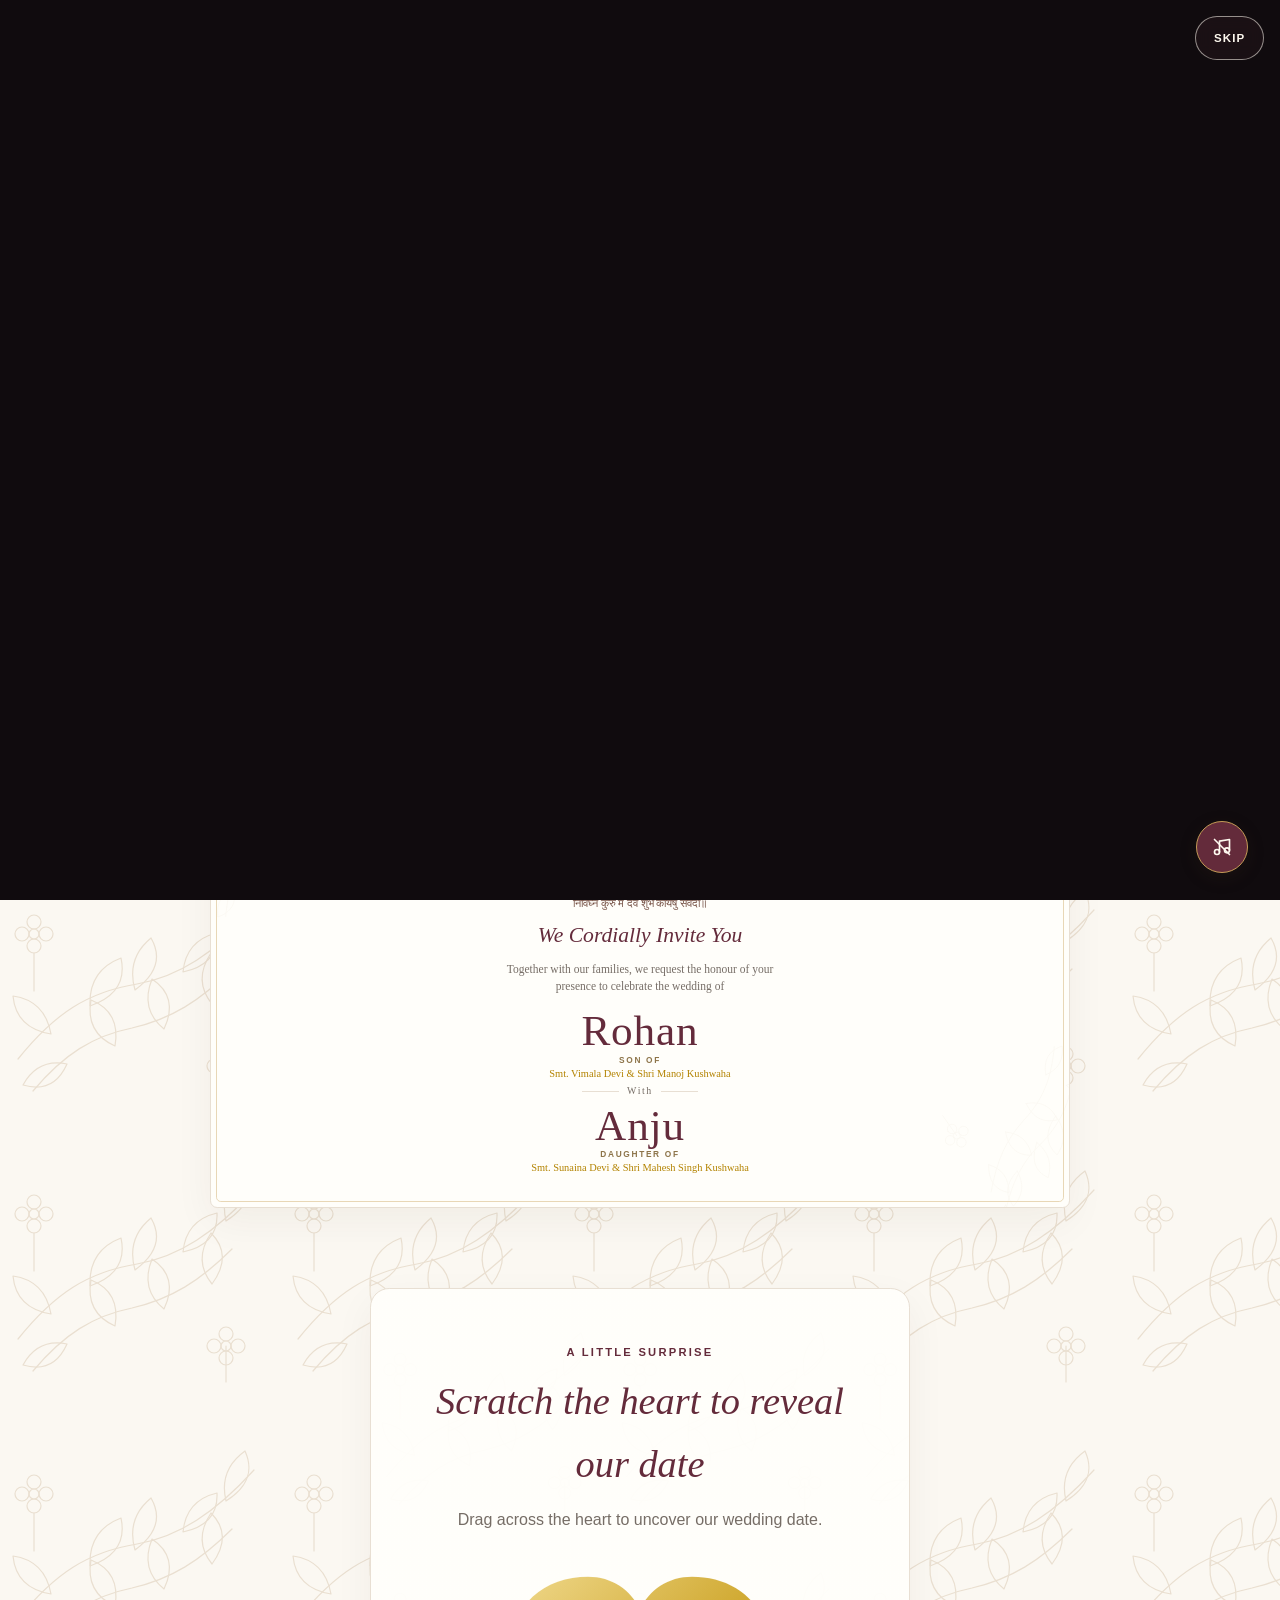
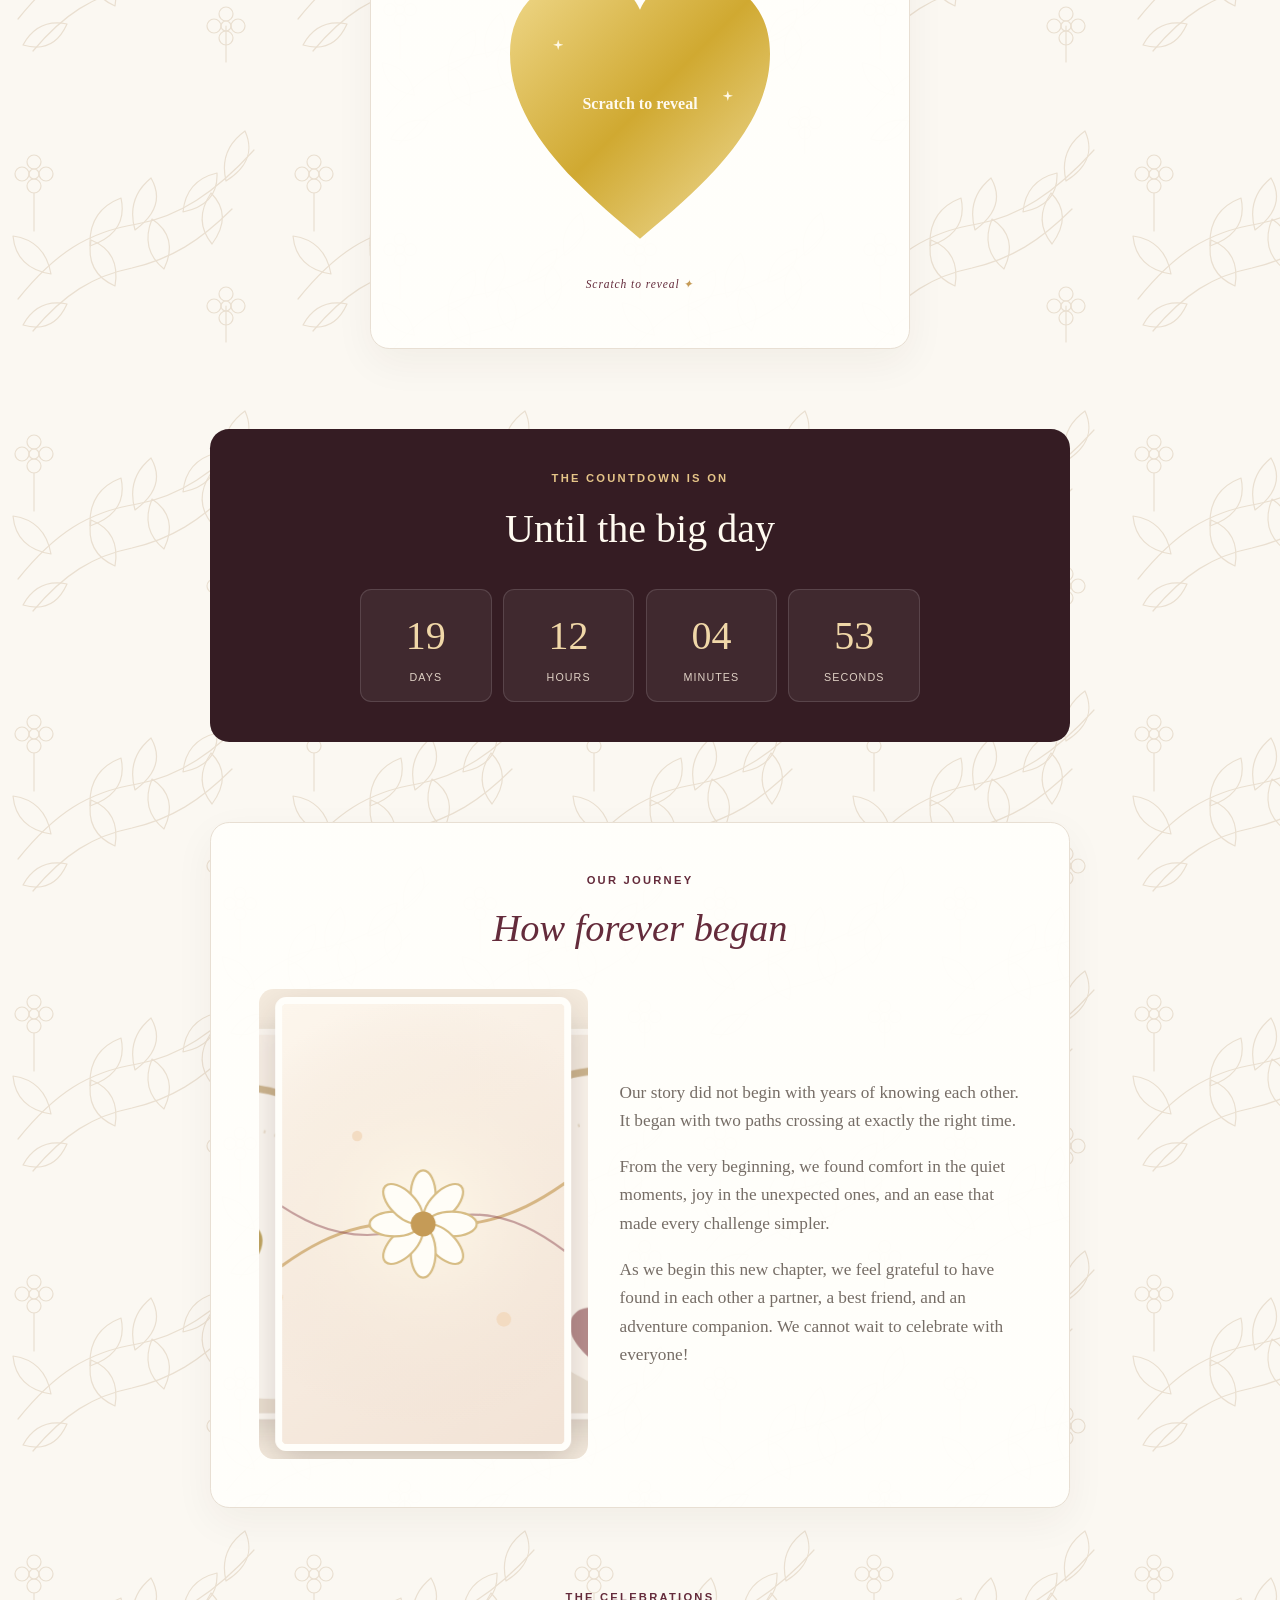
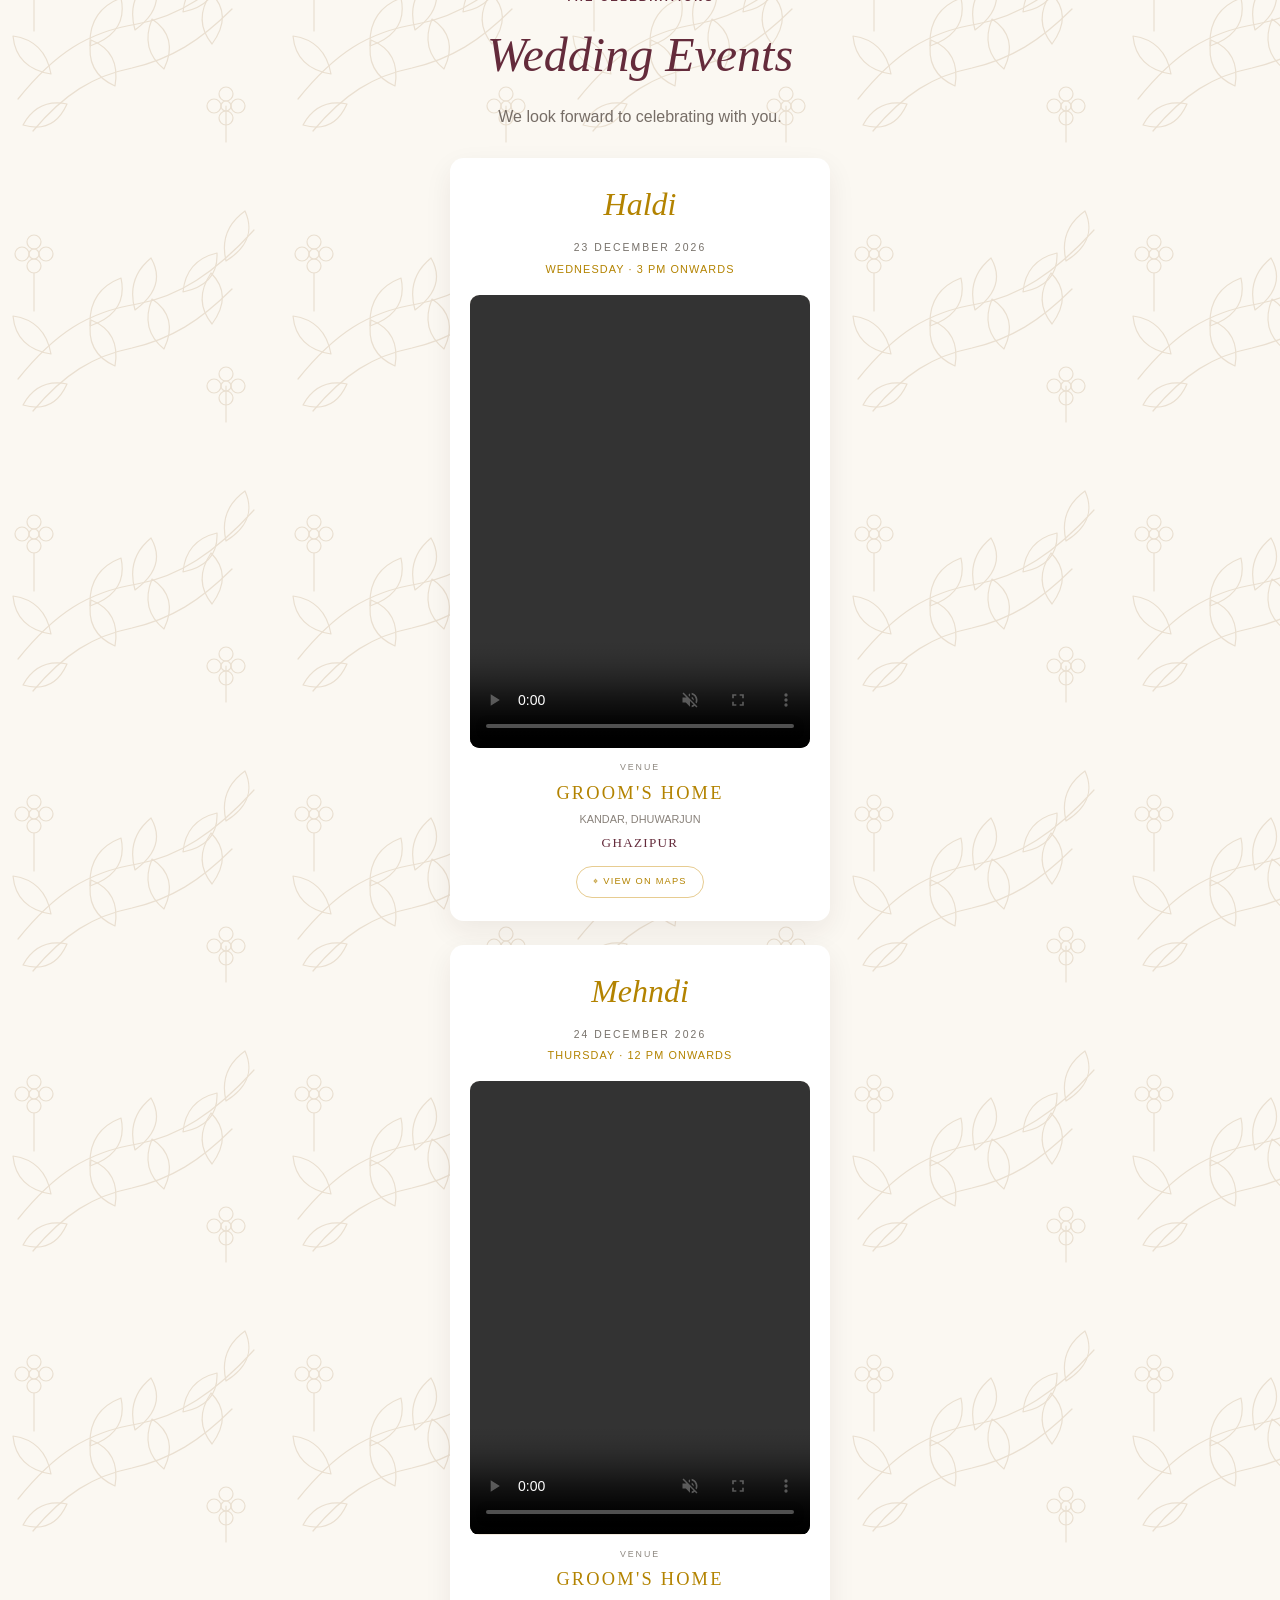
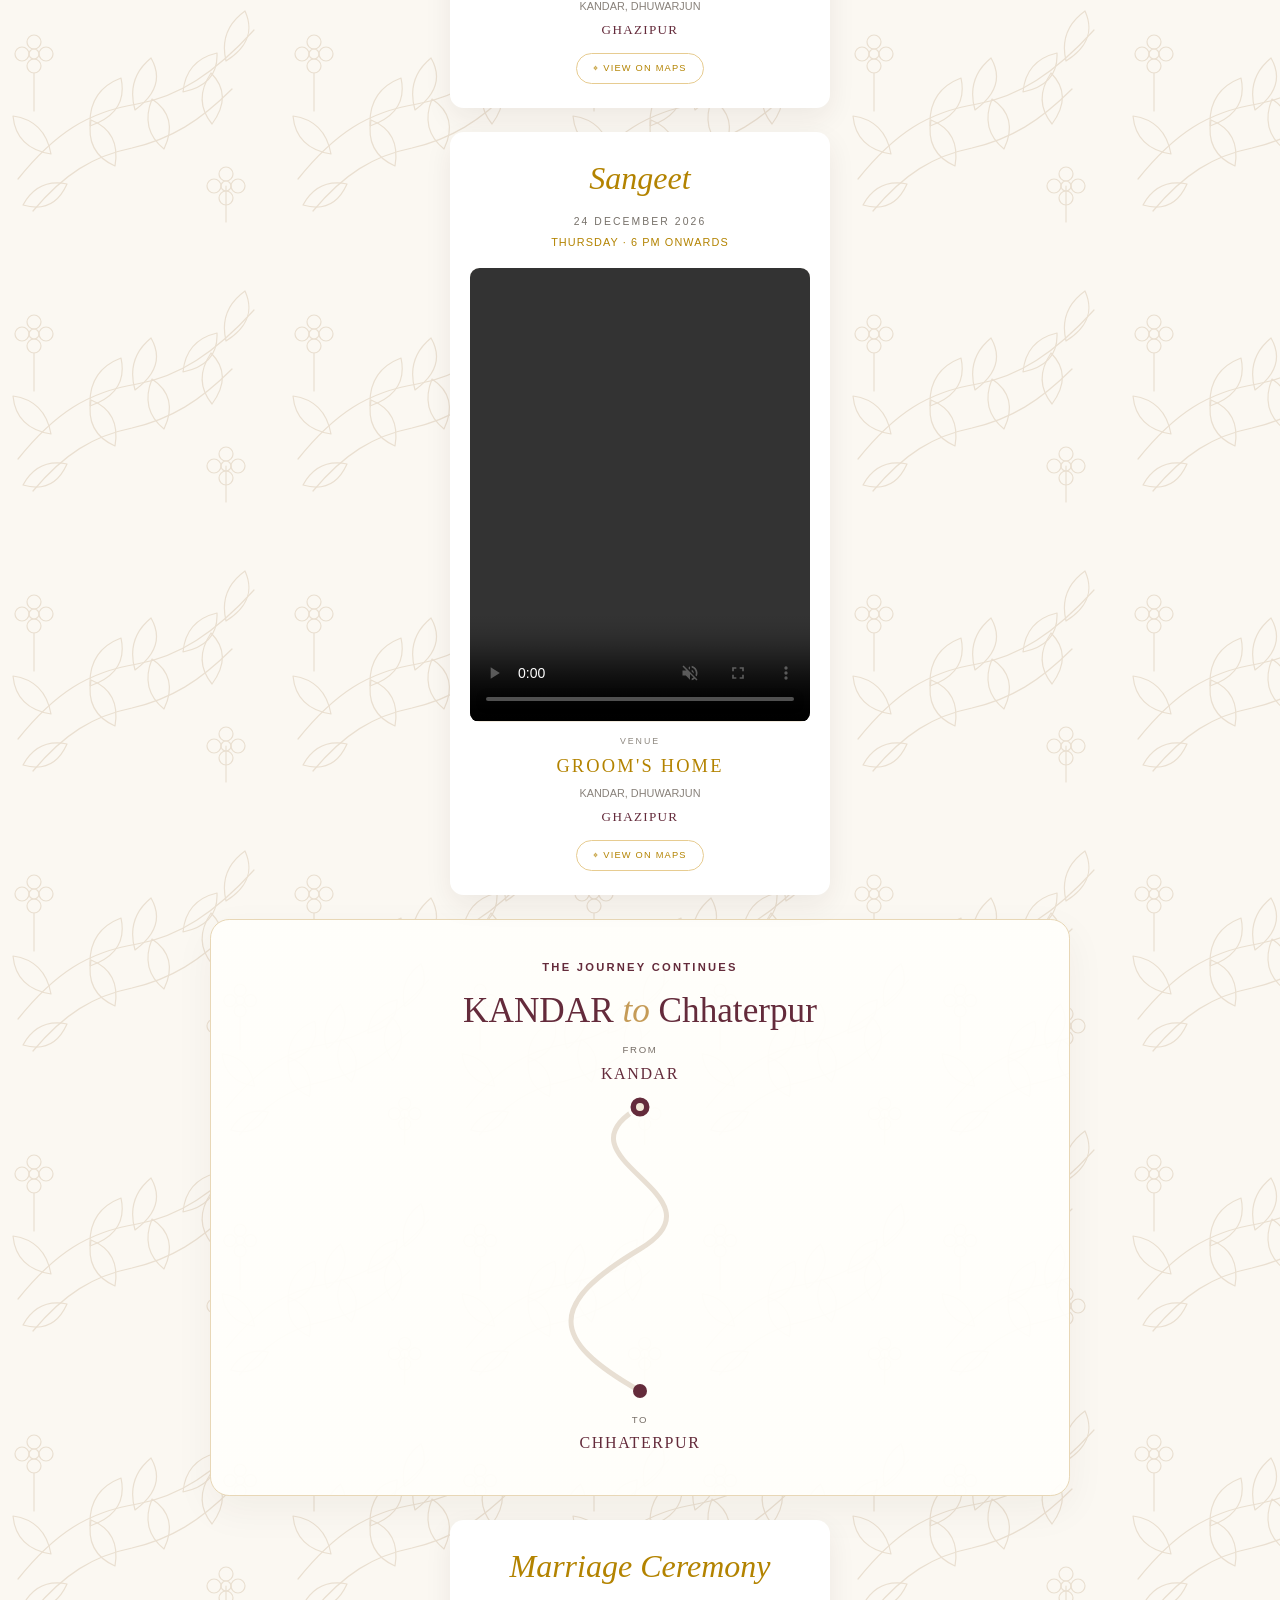
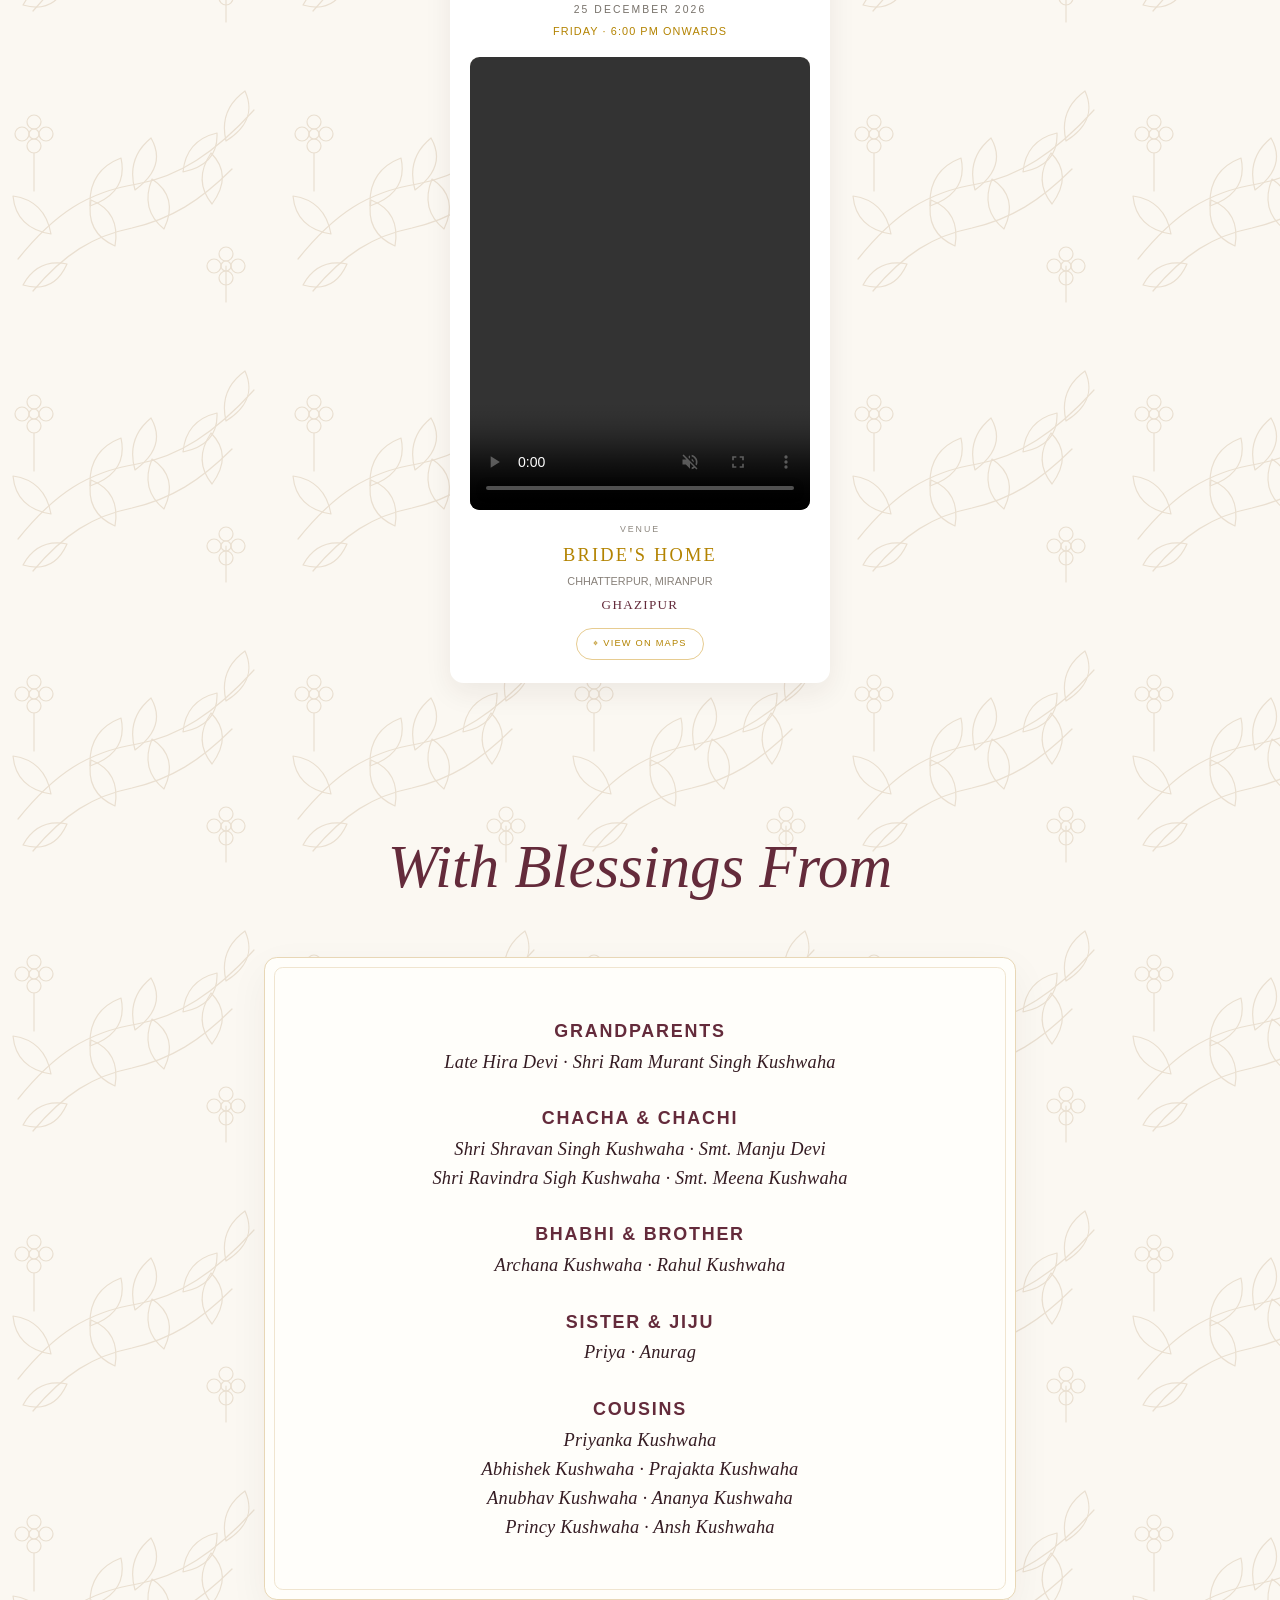
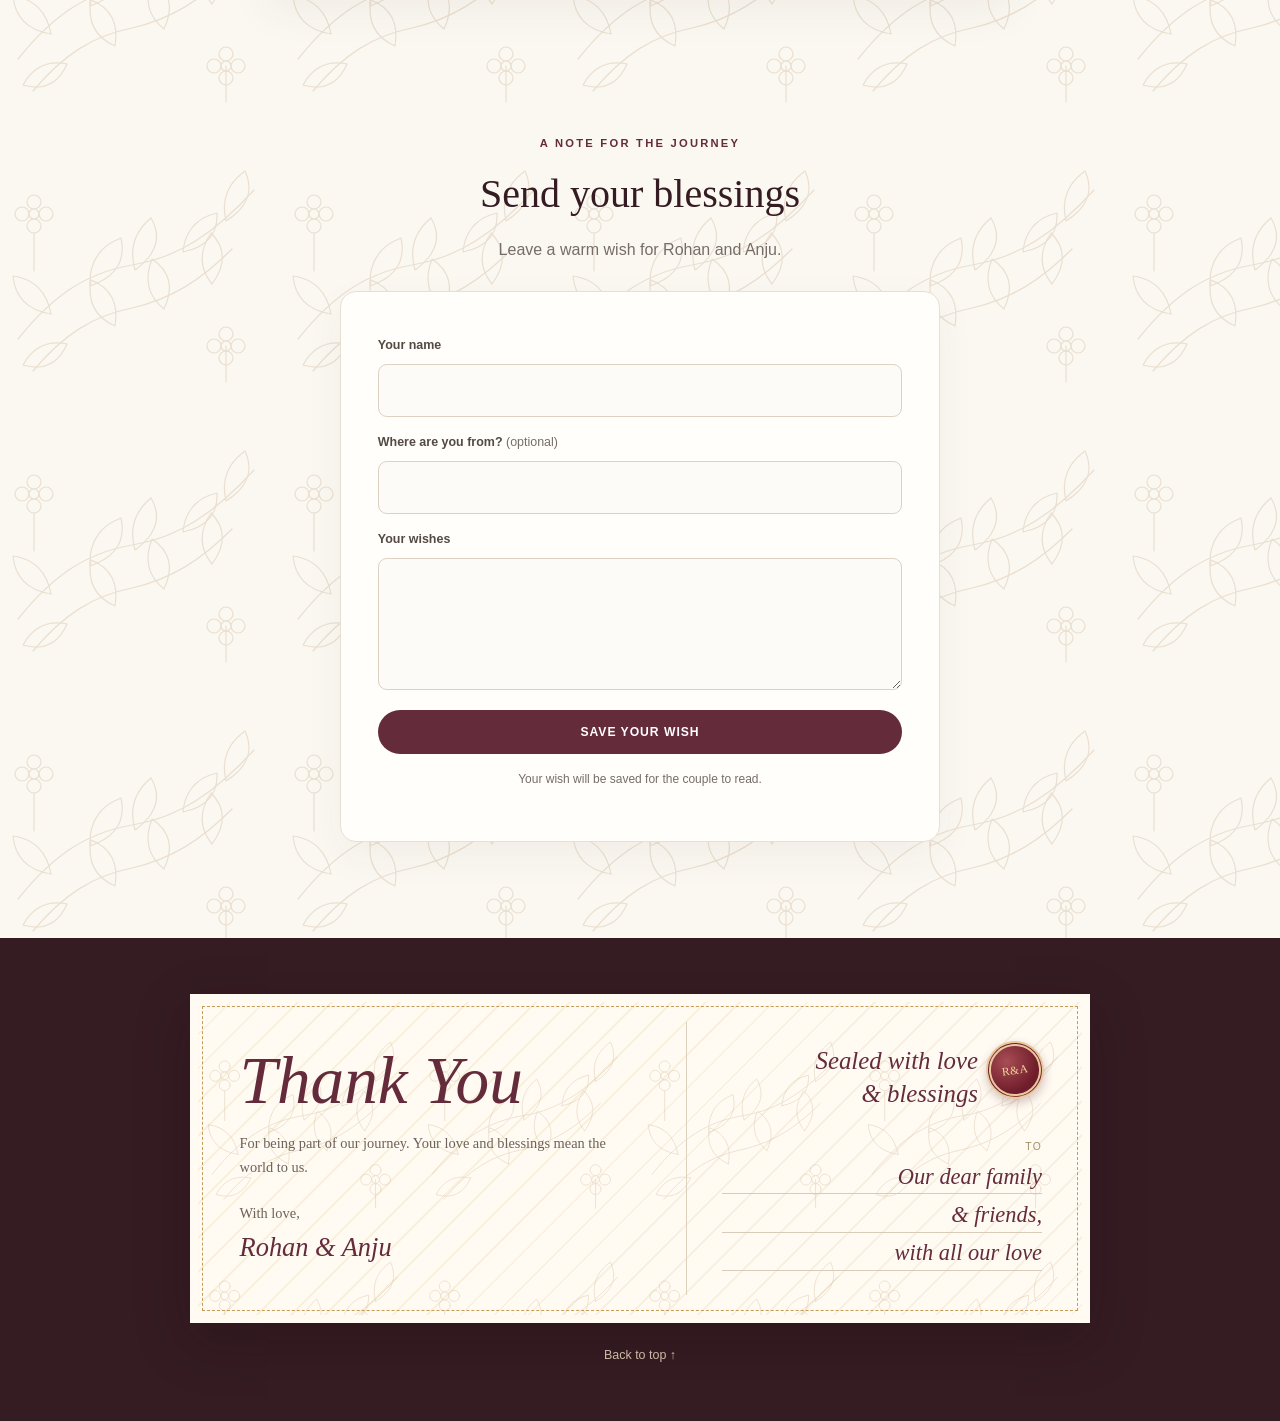
==== index.html @ 6428175a "Make music toggle control launch and invitation tracks Co-authored-by: Copilot <223556219+Copilot@us" ====
<!doctype html>
<html lang="en-IN">
<head>
  <meta charset="utf-8">
  <meta name="viewport" content="width=device-width, initial-scale=1">
  <meta name="theme-color" content="#642b3b">
  <meta name="description" content="Loading wedding invitation details…">
  <title>Loading wedding invitation…</title>
  <link rel="stylesheet" href="style.css?v=25">
  <script src="script.js?v=33" defer></script>
</head>
<body>
  <audio id="launchMusic" src="assets/music/launch.mp3?v=1" preload="auto" loop></audio>
  <div class="intro-gate" id="introGate" role="dialog" aria-modal="true" aria-label="Wedding invitation opening video">
    <video class="launch-video-backdrop" id="launchVideoBackdrop" muted playsinline preload="auto" aria-hidden="true" tabindex="-1">
      <source src="assets/Video/Launch.mp4" type="video/mp4">
    </video>
    <video class="launch-video" id="launchVideo" muted playsinline preload="auto" aria-label="Wedding invitation opening video">
      <source src="assets/Video/Launch.mp4" type="video/mp4">
      Your browser does not support video playback.
    </video>
    <button class="skip-launch-button" id="skipLaunchButton" type="button">Skip</button>
    <div class="intro-video-controls">
      <p class="visually-hidden" id="launchVideoStatus" role="status" aria-live="polite" hidden></p>
      <button class="button button-gold" id="continueButton" type="button" hidden>Open the invitation</button>
    </div>
  </div>

  <div class="hearts hearts--fixed" data-hearts aria-hidden="true"></div>
  <audio id="backgroundMusic" src="assets/music/invitation.mp3" preload="none" loop></audio>
  <p class="visually-hidden" id="musicStatus" role="status" aria-live="polite"></p>
  <button class="music-toggle is-muted" id="musicToggle" type="button" aria-pressed="false" aria-label="Play music" title="Play music">
    <svg viewBox="0 0 24 24" fill="none" stroke="currentColor" stroke-width="2" stroke-linecap="round" stroke-linejoin="round" aria-hidden="true">
      <path d="M9 18V5l12-2v13"></path>
      <circle cx="6" cy="18" r="3"></circle>
      <circle cx="18" cy="16" r="3"></circle>
    </svg>
    <svg class="music-toggle-slash" viewBox="0 0 24 24" fill="none" stroke="currentColor" stroke-width="2" stroke-linecap="round" aria-hidden="true">
      <line x1="3" y1="3" x2="21" y2="21"></line>
    </svg>
  </button>

  <header class="hero" id="top">
    <nav class="site-nav" aria-label="Main navigation">
      <a class="brand" href="#top"><span id="brandNames">Loading…</span></a>
      <div class="nav-links">
        <a href="#story">Our story</a>
        <a href="#celebrations">Celebrations</a>
        <a href="#wishes">Send wishes</a>
      </div>
    </nav>
    <div class="hero-content">
      <p class="eyebrow">Together with our families</p>
      <h1><span id="heroGroomName">Loading…</span> <span class="ampersand">&amp;</span> <span id="heroBrideName">Loading…</span></h1>
      <p class="hero-subtitle">invite you to celebrate their wedding</p>
      <p class="hero-date" id="weddingHeroDate">Loading wedding details…</p>
      <a class="text-link" href="#invitation">Read the invitation <span aria-hidden="true">↓</span></a>
    </div>
    <div class="hero-bottom" aria-hidden="true"></div>
  </header>

  <main class="page-content">
    <section class="paper-card invitation-card" id="invitation">
      <div class="hearts hearts--absolute" data-hearts aria-hidden="true"></div>
      <div class="invite-florals" aria-hidden="true">
        <img class="invite-floral invite-floral--left" src="assets/images/floral-pattern.svg" width="280" height="280" alt="">
        <img class="invite-floral invite-floral--right" src="assets/images/floral-pattern.svg" width="280" height="280" alt="">
      </div>
      <div class="burst" id="burst" hidden aria-hidden="true"></div>
      <button class="invite-btn" type="button" id="open-invite">
        <span>You are invited</span>
        <svg class="invite-btn__heart" viewBox="0 0 24 24" aria-hidden="true">
          <path d="M12 21.35l-1.45-1.32C5.4 15.36 2 12.28 2 8.5 2 5.42 4.42 3 7.5 3c1.74 0 3.41.81 4.5 2.09C13.09 3.81 14.76 3 16.5 3 19.58 3 22 5.42 22 8.5c0 3.78-3.4 6.86-8.55 11.54L12 21.35z"></path>
        </svg>
      </button>
      <p class="sacred-mark" aria-label="Om">ॐ</p>
      <p class="shloka">वक्रतुण्ड महाकाय सूर्यकोटि समप्रभ।<br>निर्विघ्नं कुरु मे देव शुभ कार्येषु सर्वदा॥</p>
      <div class="ornament" aria-hidden="true"></div>
      <h2 class="invitation-script-title">We Cordially Invite You</h2>
      <p class="intro-copy">Together with our families, we request the honour of your presence to celebrate the wedding of</p>
      <div class="couple-grid">
        <article class="person-card">
          <h3 id="groomName">Loading…</h3>
          <p class="eyebrow">Son of</p>
          <p id="groomParents">Loading family details…</p>
        </article>
        <div class="couple-connector" aria-hidden="true"><span>With</span></div>
        <article class="person-card">
          <h3 id="brideName">Loading…</h3>
          <p class="eyebrow">Daughter of</p>
          <p id="brideParents">Loading family details…</p>
        </article>
      </div>
    </section>

    <section class="paper-card scratch-section" aria-labelledby="scratchHeading">
      <p class="eyebrow">A little surprise</p>
      <h2 id="scratchHeading">Scratch the heart to reveal our date</h2>
      <p class="muted">Drag across the heart to uncover our wedding date.</p>
      <div class="scratch-heart">
        <div class="scratch-reveal">
          <span class="eyebrow">Save the date</span>
          <strong id="weddingScratchDate">Loading…</strong>
        </div>
        <canvas id="scratchFoil" width="300" height="300" aria-label="Scratch this card to reveal the wedding date"></canvas>
      </div>
      <p class="scratch-caption">Scratch to reveal <span aria-hidden="true">✦</span></p>
      <div class="scratch-celebration" aria-hidden="true"></div>
    </section>

    <section class="countdown-section" aria-labelledby="countdownHeading">
      <p class="eyebrow">The countdown is on</p>
      <h2 id="countdownHeading">Until the big day</h2>
      <div class="countdown" aria-live="polite">
        <div><strong id="days">—</strong><span>Days</span></div>
        <div><strong id="hours">00</strong><span>Hours</span></div>
        <div><strong id="minutes">00</strong><span>Minutes</span></div>
        <div><strong id="seconds">00</strong><span>Seconds</span></div>
      </div>
    </section>

    <section class="paper-card story-section" id="story">
      <p class="eyebrow">Our journey</p>
      <h2>How forever began</h2>
      <div class="story-layout">
        <div class="story-gallery" aria-hidden="true">
          <img src="assets/images/Our Story/image1.svg" alt="" class="story-art is-active">
          <img src="assets/images/Our Story/image2.svg" alt="" class="story-art is-next">
          <img src="assets/images/Our Story/image3.svg" alt="" class="story-art is-previous">
        </div>
        <div class="story-copy">
          <p>Our story did not begin with years of knowing each other. It began with two paths crossing at exactly the right time.</p>
          <p>From the very beginning, we found comfort in the quiet moments, joy in the unexpected ones, and an ease that made every challenge simpler.</p>
          <p>As we begin this new chapter, we feel grateful to have found in each other a partner, a best friend, and an adventure companion. We cannot wait to celebrate with everyone!</p>
        </div>
      </div>
    </section>

    <section class="events-section" id="celebrations">
      <div class="section-heading">
        <p class="eyebrow">The celebrations</p>
        <h2>Wedding Events</h2>
        <p class="muted">We look forward to celebrating with you.</p>
      </div>
      <p class="offline-note" id="eventDataStatus" role="status" hidden></p>
      <div class="event-list" id="eventList" aria-live="polite">
      </div>
      <section class="route-journey" id="routeJourney" aria-labelledby="routeJourneyHeading" hidden>
        <div>
          <p class="eyebrow" id="routeJourneyEyebrow">Loading journey details…</p>
          <h3 id="routeJourneyHeading">Loading journey details…</h3>
        </div>
        <div class="route-endpoints">
          <p><span id="routeFromLabel">From</span><strong id="routeFrom">Loading…</strong></p>
          <svg class="route-map" viewBox="0 0 220 320" aria-hidden="true">
            <path class="route-path" d="M 110 18 C 18 70, 202 105, 110 160 S 18 250, 110 302"></path>
            <path class="route-progress" d="M 110 18 C 18 70, 202 105, 110 160 S 18 250, 110 302"></path>
            <circle class="route-point" cx="110" cy="18" r="7"></circle>
            <circle class="route-point" cx="110" cy="302" r="7"></circle>
            <g class="route-marker" id="routeMarker">
              <circle r="11"></circle>
              <circle class="route-marker-center" r="4"></circle>
            </g>
          </svg>
          <p><span id="routeToLabel">To</span><strong id="routeTo">Loading…</strong></p>
        </div>
      </section>
    </section>

    <section class="blessings-section">
      <h2>With Blessings From</h2>
      <div class="blessings-card">
        <div class="blessings-grid" id="blessingsList">
          <p>Loading family details…</p>
        </div>
      </div>
    </section>

    <section class="wishes-section" id="wishes">
      <div class="section-heading">
        <p class="eyebrow">A note for the journey</p>
        <h2>Send your blessings</h2>
        <p class="muted">Leave a warm wish for <span id="wishesCoupleNames">the couple</span>.</p>
      </div>
      <form class="wish-form" id="wishForm">
        <label for="guestName">Your name</label>
        <input id="guestName" name="guestName" autocomplete="name" maxlength="80" required>
        <label for="guestCity">Where are you from? <span>(optional)</span></label>
        <input id="guestCity" name="guestCity" autocomplete="address-level2" maxlength="80">
        <label for="guestBlessing">Your wishes</label>
        <textarea id="guestBlessing" name="guestBlessing" rows="4" maxlength="500" required></textarea>
        <button class="button button-dark" type="submit">Save your wish</button>
        <p class="privacy-note">Your wish will be saved for the couple to read.</p>
        <p class="storage-note" id="storageStatus" role="status" aria-live="polite"></p>
      </form>
    </section>
  </main>

  <footer class="site-footer">
    <section class="thank-you-card" aria-label="Thank you note">
      <div class="thank-you-copy">
        <h2>Thank You</h2>
        <p>For being part of our journey. Your love and blessings mean the world to us.</p>
        <p class="thank-you-signoff">
          With love,<br>
          <strong><span id="footerGroomName">Loading…</span> &amp; <span id="footerBrideName">Loading…</span></strong>
        </p>
      </div>
      <div class="thank-you-address">
        <p class="sealed-message">Sealed with love<br>&amp; blessings</p>
        <div class="thank-you-seal" aria-hidden="true"><span>Loading…</span></div>
        <p class="thank-you-to">To</p>
        <p class="thank-you-recipient">Our dear family</p>
        <p class="thank-you-recipient">&amp; friends,</p>
        <p class="thank-you-recipient">with all our love</p>
      </div>
    </section>
    <a class="back-to-top" href="#top">Back to top ↑</a>
  </footer>
</body>
</html>
---- style.css ----
:root {
  color-scheme: light;
  --burgundy: #642b3b;
  --burgundy-dark: #351c23;
  --gold: #c59b57;
  --gold-pale: #f3ead9;
  --cream: #fbf8f2;
  --paper: #fffefa;
  --ink: #292421;
  --muted: #766d66;
  --line: #e8dfd3;
  --serif: Georgia, "Times New Roman", serif;
  --sans: "Segoe UI", Arial, sans-serif;
}

* { box-sizing: border-box; }

html { scroll-behavior: smooth; }

body {
  margin: 0;
  background: var(--cream);
  background-image: url("assets/images/floral-pattern.svg");
  background-size: 280px;
  color: var(--ink);
  font-family: var(--sans);
  line-height: 1.65;
}

button, input, textarea { font: inherit; }
button, a { -webkit-tap-highlight-color: transparent; }
a { color: inherit; }

h1, h2, h3, p { margin-top: 0; }
h1, h2, h3, .brand, .footer-names { font-family: var(--serif); }
h2 { margin-bottom: 0.65rem; font-size: clamp(1.8rem, 5vw, 2.5rem); font-weight: 400; }

.intro-gate {
  position: fixed;
  z-index: 20;
  inset: 0;
  isolation: isolate;
  overflow: hidden;
  background: #100b0e;
  color: #fffaf0;
  transition: opacity 500ms ease, visibility 500ms ease, transform 650ms ease;
}
.intro-gate.is-dismissed { visibility: hidden; opacity: 0; transform: scale(1.025); }
.launch-video-backdrop { position: absolute; inset: -1.5rem; width: calc(100% + 3rem); height: calc(100% + 3rem); object-fit: cover; filter: blur(1.5rem) brightness(.42) saturate(.8); transform: scale(1.05); }
.launch-video { position: absolute; z-index: 1; inset: 0; width: 100%; height: 100%; background: transparent; object-fit: contain; }
.skip-launch-button {
  position: absolute;
  z-index: 3;
  top: max(1rem, env(safe-area-inset-top));
  right: max(1rem, env(safe-area-inset-right));
  min-height: 2.75rem;
  padding: 0.65rem 1.1rem;
  border: 1px solid rgb(255 250 240 / 55%);
  border-radius: 999px;
  background: rgb(31 20 24 / 68%);
  color: #fffaf0;
  cursor: pointer;
  font-size: 0.72rem;
  font-weight: 700;
  letter-spacing: 0.1em;
  text-transform: uppercase;
  backdrop-filter: blur(8px);
}
.skip-launch-button:hover { background: rgb(100 43 59 / 88%); }
.skip-launch-button:focus-visible { outline: 3px solid #d9b976; outline-offset: 3px; }
.intro-video-controls { position: absolute; z-index: 1; right: 0; bottom: clamp(1.25rem, 5vh, 3rem); left: 0; display: grid; justify-items: center; padding: 0 1rem; }
.intro-video-controls [hidden] { display: none !important; }
.visually-hidden { position: absolute; width: 1px; height: 1px; padding: 0; margin: -1px; overflow: hidden; clip: rect(0, 0, 0, 0); white-space: nowrap; border: 0; }
body.intro-locked { overflow: hidden; }

.hero {
  position: relative;
  isolation: isolate;
  display: flex;
  min-height: 720px;
  flex-direction: column;
  overflow: hidden;
  background:
    linear-gradient(180deg, rgb(255 253 248 / 82%), rgb(250 245 236 / 86%) 58%, rgb(247 240 229 / 90%)),
    url("assets/images/wedding-journey.svg") center 43% / cover no-repeat;
  color: var(--burgundy-dark);
}

.hero::before, .hero::after {
  position: absolute;
  z-index: 0;
  top: 4.25rem;
  bottom: 2.5rem;
  width: clamp(115px, 14vw, 205px);
  background: url("assets/images/invite-floral-vine.webp") center top / contain no-repeat;
  content: "";
  opacity: 0.94;
  pointer-events: none;
  animation: hero-floral-float 7s ease-in-out infinite;
}
.hero::before { left: clamp(0.5rem, 5vw, 5rem); }
.hero::after {
  right: clamp(0.5rem, 5vw, 5rem);
  animation-name: hero-floral-float-mirrored;
  animation-delay: -3.5s;
}

.site-nav {
  position: relative;
  z-index: 1;
  display: flex;
  width: min(1120px, calc(100% - 3rem));
  align-items: center;
  justify-content: space-between;
  margin: 0 auto;
  padding: 1.4rem 0;
}

.brand { color: var(--burgundy); font-size: 1.35rem; text-decoration: none; }
.nav-links { display: flex; gap: clamp(1rem, 3vw, 2.5rem); }
.nav-links a { color: #684c43; font-size: 0.82rem; text-decoration: none; }
.nav-links a:hover, .nav-links a:focus-visible { color: var(--gold-pale); text-decoration: underline; }

.hero-content {
  position: relative;
  z-index: 1;
  width: min(760px, calc(100% - 2rem));
  margin: auto;
  padding: 4rem 0 10rem;
  text-align: center;
}

.hero h1 {
  margin: 0.5rem 0 0;
  font-size: clamp(3.2rem, 10vw, 7rem);
  font-weight: 400;
  letter-spacing: 0.015em;
  line-height: 1.06;
}

.ampersand {
  display: inline-block;
  color: var(--gold);
  font-style: italic;
  animation: ampersand-float 3.4s ease-in-out infinite;
}
.eyebrow { margin-bottom: 0.5rem; color: var(--burgundy); font-size: 0.7rem; font-weight: 700; letter-spacing: 0.2em; text-transform: uppercase; }
.hero .eyebrow { color: #96785f; }
.hero-subtitle { margin: 1.4rem 0 0.5rem; color: #674a43; font-family: var(--serif); font-size: clamp(1.15rem, 3vw, 1.6rem); font-style: italic; }
.hero-date { margin-bottom: 2rem; color: #866038; font-size: 0.82rem; letter-spacing: 0.11em; text-transform: uppercase; }
.text-link { color: #f2e7dc; font-size: 0.76rem; letter-spacing: 0.08em; text-decoration: none; text-transform: uppercase; }
.hero .text-link { color: var(--burgundy); }
.text-link span { display: inline-block; margin-left: 0.35rem; animation: scroll-cue 1.8s ease-in-out infinite; }
.hero-bottom { position: absolute; right: -5%; bottom: -3.8rem; left: -5%; height: 7rem; border-radius: 50% 50% 0 0; background: var(--cream); }
body.invitation-opened .hero-content { animation: hero-enter 900ms ease-out both; }
body.invitation-opened .hero h1 > span { animation: name-enter 850ms ease-out both; }
body.invitation-opened .hero h1 > span:first-child { animation-delay: 120ms; }
body.invitation-opened .hero h1 > .ampersand {
  animation: name-enter 850ms ease-out 300ms both, ampersand-float 3.4s ease-in-out 1.15s infinite;
}
body.invitation-opened .hero h1 > span:last-child { animation-delay: 480ms; }

@keyframes scratch-heart-float {
  0%, 100% { transform: translateY(0); }
  50% { transform: translateY(-6px); }
}
@keyframes sparkle-twinkle {
  0%, 100% { opacity: 0.25; transform: scale(0.7) rotate(0); }
  50% { opacity: 1; transform: scale(1.15) rotate(45deg); }
}
@keyframes date-reveal {
  from { opacity: 0; transform: scale(0.82); }
  to { opacity: 1; transform: scale(1); }
}
@keyframes scroll-cue {
  0%, 100% { transform: translateY(0); }
  50% { transform: translateY(5px); }
}
@keyframes hero-floral-float {
  0%, 100% { transform: translateY(0); }
  50% { transform: translateY(-12px); }
}
@keyframes hero-floral-float-mirrored {
  0%, 100% { transform: scaleX(-1) translateY(0); }
  50% { transform: scaleX(-1) translateY(-12px); }
}
@keyframes ampersand-float {
  0%, 100% { transform: translateY(0); }
  50% { transform: translateY(-8px); }
}
@keyframes hero-enter {
  from { opacity: 0; transform: translateY(18px); }
  to { opacity: 1; transform: translateY(0); }
}
@keyframes name-enter {
  from { opacity: 0; transform: translateY(12px); }
  to { opacity: 1; transform: translateY(0); }
}

.page-content { display: grid; width: min(860px, calc(100% - 2rem)); gap: 5rem; margin: 0 auto; padding: 2.2rem 0 6rem; }
body.motion-enabled .scroll-reveal {
  opacity: 0;
  transform: translateY(18px);
  transition: opacity 700ms ease, transform 700ms ease;
  transition-delay: var(--reveal-delay, 0ms);
}
body.motion-enabled .scroll-reveal.is-visible { opacity: 1; transform: translateY(0); }
body.motion-enabled .scroll-reveal .scroll-reveal-text {
  opacity: 0;
  transform: translateY(12px);
  transition: opacity 520ms ease, transform 520ms ease;
  transition-delay: var(--text-reveal-delay, 0ms);
}
body.motion-enabled .scroll-reveal.is-visible .scroll-reveal-text { opacity: 1; transform: translateY(0); }
.paper-card {
  border: 1px solid var(--line);
  border-radius: 1.2rem;
  background-color: var(--paper);
  background-image: linear-gradient(rgb(255 254 250 / 96%), rgb(255 254 250 / 96%)), url("assets/images/floral-pattern.svg");
  background-size: auto, 240px;
  box-shadow: 0 14px 40px rgb(52 34 25 / 5%);
}
.invitation-card, .scratch-section, .blessings-section { padding: clamp(1.6rem, 5vw, 3.4rem); text-align: center; }
.invitation-card {
  position: relative;
  overflow: hidden;
  width: min(100%, 860px);
  justify-self: center;
  padding: clamp(1.2rem, 4vw, 1.8rem);
  border-radius: 0.45rem;
  background-color: #fffefa;
  background-image: none;
}
.invitation-card::before {
  position: absolute;
  z-index: 2;
  inset: 5px;
  border: 1px solid #e8d7b6;
  border-radius: 0.3rem;
  content: "";
  pointer-events: none;
}
.invitation-card > :not(.hearts):not(.invite-florals):not(.burst) {
  position: relative;
  z-index: 1;
}
.hearts { overflow: hidden; pointer-events: none; }
.hearts--fixed { position: fixed; z-index: 2; inset: 0; }
.hearts--absolute { position: absolute; z-index: 0; inset: 0; border-radius: inherit; }
.floating-heart {
  position: absolute;
  bottom: -1.5rem;
  color: #d66b80;
  font-size: var(--heart-size, 1.1rem);
  line-height: 1;
  opacity: 0;
  text-shadow: 0 2px 8px rgb(100 43 59 / 16%);
  will-change: transform, opacity;
}
.floating-petal {
  position: absolute;
  bottom: -1.5rem;
  width: var(--petal-width, 0.8rem);
  height: var(--petal-height, 1.1rem);
  border-radius: 75% 12% 72% 24%;
  background: var(--petal-color, #f08094);
  opacity: 0;
  transform: rotate(35deg);
  will-change: transform, opacity;
}
.hearts--fixed .floating-heart, .hearts--fixed .floating-petal {
  animation: heart-float var(--heart-duration, 9s) linear both;
}
.hearts--absolute .floating-heart, .hearts--absolute .floating-petal {
  animation: heart-float-local var(--heart-duration, 5s) linear both;
}
.invite-florals { position: absolute; z-index: 0; inset: 0; overflow: hidden; pointer-events: none; }
.invite-floral { position: absolute; width: clamp(120px, 42%, 190px); height: auto; opacity: 0.2; }
.invite-floral--left { top: -38px; left: -64px; transform: rotate(-35deg); }
.invite-floral--right { right: -64px; bottom: -38px; transform: rotate(145deg); }
.invite-btn {
  display: inline-flex;
  min-height: 2.7rem;
  align-items: center;
  justify-content: center;
  gap: 0.55rem;
  margin: 0 0 0.8rem;
  padding: 0.55rem 1.15rem;
  border: 1px solid #d7bd85;
  border-radius: 999px;
  background: #fffaf0;
  color: var(--burgundy);
  cursor: pointer;
  font-family: var(--serif);
  font-size: 0.85rem;
  font-style: italic;
  transition: background 160ms ease, transform 160ms ease;
}
.invite-btn:hover { transform: translateY(-2px); background: #f8efdf; }
.invite-btn:focus-visible { outline: 3px solid #d9b976; outline-offset: 3px; }
.invite-btn__heart { width: 1.1rem; height: 1.1rem; fill: currentColor; }
.burst { position: absolute; z-index: 3; inset: 0; overflow: hidden; pointer-events: none; }
.burst-heart, .burst-petal {
  position: absolute;
  left: var(--burst-left);
  top: var(--burst-top);
  line-height: 1;
  animation: heart-burst 850ms cubic-bezier(0.16, 0.7, 0.3, 1) both;
}
.burst-heart { color: #d84969; font-size: var(--burst-size); }
.burst-petal {
  width: var(--burst-size);
  height: var(--burst-height);
  border-radius: 75% 12% 72% 24%;
  background: var(--petal-color, #f08094);
}
@keyframes heart-float {
  12% { opacity: 0.48; }
  to { opacity: 0; transform: translate3d(var(--heart-drift), -110vh, 0) rotate(48deg) scale(1.15); }
}
@keyframes heart-float-local {
  12% { opacity: 0.52; }
  to { opacity: 0; transform: translate3d(var(--heart-drift), -120%, 0) rotate(48deg) scale(1.1); }
}
@keyframes heart-burst {
  from { opacity: 0.95; transform: translate(-50%, -50%) scale(0.25); }
  to { opacity: 0; transform: translate(calc(-50% + var(--burst-x)), calc(-50% + var(--burst-y))) scale(1.1) rotate(25deg); }
}
.sacred-mark { margin-bottom: 0; color: var(--gold); font-family: var(--serif); font-size: 1.5rem; }
.shloka { margin-bottom: 0.35rem; color: #755044; font-family: var(--serif); font-size: 0.68rem; line-height: 1.45; }
.ornament { display: none; }
.invitation-card h2, .scratch-section h2, .blessings-section h2, .section-heading h2 { color: var(--burgundy-dark); }
.invitation-card .invitation-script-title {
  margin-bottom: 0.45rem;
  color: var(--burgundy);
  font-family: "Segoe Script", "Brush Script MT", cursive;
  font-size: clamp(1rem, 4vw, 1.35rem);
  font-style: italic;
  font-weight: 400;
  white-space: nowrap;
}
.story-section > h2, .blessings-section h2, .scratch-section h2 {
  color: var(--burgundy);
  font-family: "Segoe Script", "Brush Script MT", cursive;
  font-size: clamp(1.8rem, 4vw, 2.4rem);
  font-style: italic;
}
.invitation-card .intro-copy { max-width: 19rem; margin: 0.35rem auto 0.65rem; color: var(--muted); font-family: var(--serif); font-size: 0.72rem; line-height: 1.5; }
.couple-grid { display: grid; grid-template-columns: 1fr; gap: 0; }
.invitation-card .person-card { padding: 0.18rem 0; border: 0; background: transparent; }
.invitation-card .person-card h3 {
  margin-bottom: 0.08rem;
  color: var(--burgundy);
  font-family: "Kunstler Script", "Lucida Calligraphy", "Segoe Script", cursive;
  font-size: clamp(2rem, 5vw, 2.7rem);
  font-weight: 400;
  letter-spacing: 0.02em;
  line-height: 1.05;
}
.invitation-card .person-card .eyebrow { margin: 0; color: #8d7449; font-size: 0.52rem; line-height: 1.4; }
.invitation-card .person-card p:last-child { margin-bottom: 0; color: #b38300; font-family: var(--serif); font-size: 0.65rem; line-height: 1.35; }
.couple-connector { display: flex; align-items: center; justify-content: center; gap: 0.5rem; color: var(--muted); font-family: var(--serif); font-size: 0.62rem; letter-spacing: 0.16em; }
.couple-connector::before, .couple-connector::after { width: 2.3rem; height: 1px; background: var(--line); content: ""; }

.scratch-section { position: relative; overflow: hidden; width: min(540px, 100%); justify-self: center; }
.scratch-celebration { position: absolute; z-index: 3; inset: 0; overflow: hidden; pointer-events: none; }
.scratch-celebration-item {
  position: absolute;
  left: var(--origin-x);
  top: var(--origin-y);
  color: #d66b80;
  font-size: var(--celebration-size);
  line-height: 1;
  animation: scratch-celebration-burst 1.4s cubic-bezier(0.16, 0.7, 0.3, 1) var(--celebration-delay) both;
}
.scratch-celebration-item--star { color: #c59b57; }
@keyframes scratch-celebration-burst {
  0% { opacity: 0; transform: translate(-50%, -50%) scale(0.25); }
  15% { opacity: 1; }
  100% {
    opacity: 0;
    transform: translate(calc(-50% + var(--burst-x)), calc(-50% + var(--burst-y))) scale(1.1) rotate(var(--burst-rotation));
  }
}
.muted { color: var(--muted); }
.scratch-heart {
  position: relative;
  width: min(300px, 78vw);
  aspect-ratio: 1;
  margin: 1.6rem auto 0;
  clip-path: path("M 150 280 C 90 230 20 170 20 95 C 20 45 55 18 98 18 C 122 18 141 31 150 51 C 159 31 178 18 202 18 C 245 18 280 45 280 95 C 280 170 210 230 150 280 Z");
  background: linear-gradient(135deg, #f8e9b5, #d2ad43 52%, #f8e9b5);
  filter: drop-shadow(0 12px 18px rgb(87 57 16 / 20%));
  animation: scratch-heart-float 4s ease-in-out infinite;
  transition: filter 600ms ease;
}
.scratch-heart::before, .scratch-heart::after {
  position: absolute;
  z-index: 2;
  width: 0.65rem;
  height: 0.65rem;
  background: #fff9e7;
  clip-path: polygon(50% 0, 61% 39%, 100% 50%, 61% 61%, 50% 100%, 39% 61%, 0 50%, 39% 39%);
  content: "";
  pointer-events: none;
  animation: sparkle-twinkle 2.4s ease-in-out infinite;
}
.scratch-heart::before { top: 27%; left: 21%; }
.scratch-heart::after { top: 44%; right: 19%; animation-delay: 0.9s; }
.scratch-reveal { position: absolute; inset: 0; display: flex; flex-direction: column; align-items: center; justify-content: center; gap: 0.2rem; color: var(--burgundy); text-align: center; }
.scratch-reveal .eyebrow { margin: 0; font-size: 0.6rem; }
.scratch-reveal strong { font-family: var(--serif); font-size: clamp(1.3rem, 7vw, 1.8rem); }
.scratch-reveal span:last-child { color: var(--muted); font-size: 0.72rem; }
#scratchFoil { position: absolute; z-index: 1; inset: 0; width: 100%; height: 100%; cursor: crosshair; touch-action: none; }
.scratch-heart.is-revealed { filter: drop-shadow(0 14px 24px rgb(197 155 87 / 38%)); }
.scratch-heart.is-revealed .scratch-reveal { animation: date-reveal 700ms ease-out both; }
.scratch-caption { margin: 1rem 0 0; color: var(--burgundy); font-family: var(--serif); font-size: 0.72rem; font-style: italic; letter-spacing: 0.08em; }
.scratch-caption span { color: var(--gold); }

.countdown-section { padding: 2.5rem clamp(1rem, 5vw, 3rem); border-radius: 1.2rem; background: var(--burgundy-dark); color: #fffaf0; text-align: center; }
.countdown-section .eyebrow { color: #e6c588; }
.countdown-section h2 { color: #fffaf0; }
.countdown { display: grid; grid-template-columns: repeat(4, minmax(0, 1fr)); gap: 0.7rem; max-width: 560px; margin: 1.7rem auto 0; }
.countdown div { padding: 0.85rem 0.4rem; border: 1px solid rgb(255 255 255 / 13%); border-radius: 0.7rem; background: rgb(255 255 255 / 6%); }
.countdown strong, .countdown span { display: block; }
.countdown strong { color: #f0d7a8; font-family: var(--serif); font-size: clamp(1.5rem, 5vw, 2.5rem); font-weight: 400; }
.countdown span { color: #ded0c4; font-size: 0.67rem; letter-spacing: 0.1em; text-transform: uppercase; }

.story-section { padding: clamp(1.6rem, 5vw, 3rem); }
.story-section > .eyebrow, .story-section > h2 { text-align: center; }
.story-layout { display: grid; grid-template-columns: 0.9fr 1.1fr; align-items: center; gap: 2rem; margin-top: 1.8rem; }
.story-gallery { position: relative; width: 100%; height: clamp(330px, 42vw, 470px); overflow: hidden; border-radius: 0.9rem; background: #f4eadd; perspective: 1000px; }
.story-art {
  position: absolute;
  top: 50%;
  left: 50%;
  display: block;
  width: min(90%, 320px);
  height: calc(100% - 1rem);
  border: 7px solid #fffefa;
  border-radius: 0.7rem;
  box-shadow: 0 14px 34px rgb(52 34 25 / 18%);
  object-fit: cover;
  opacity: 0.68;
  transform: translate(-115%, -50%) scale(0.86);
  transition: transform 720ms cubic-bezier(0.22, 0.61, 0.36, 1), opacity 500ms ease, filter 500ms ease;
  filter: saturate(0.72);
  will-change: transform;
}
.story-art.is-active { z-index: 3; opacity: 1; transform: translate(-50%, -50%) scale(1); filter: none; }
.story-art.is-next { z-index: 2; transform: translate(15%, -50%) scale(0.86); }
.story-art.is-previous { z-index: 1; transform: translate(-115%, -50%) scale(0.86); }
.story-copy { color: var(--muted); font-family: var(--serif); font-size: 1.08rem; }
.story-copy p:last-child { margin-bottom: 0; }

.events-section { scroll-margin-top: 2rem; }
.section-heading { margin-bottom: 1.7rem; text-align: center; }
.section-heading .muted { margin-bottom: 0; }
.events-section .section-heading h2 { color: var(--burgundy); font-family: "Segoe Script", "Brush Script MT", cursive; font-size: clamp(2.2rem, 5vw, 3rem); font-style: italic; font-weight: 400; }
.event-list { display: grid; grid-template-columns: minmax(0, 1fr); justify-items: center; gap: clamp(0.65rem, 2.5vw, 1.5rem); }
.event-card { width: 100%; min-width: 0; max-width: 380px; padding: clamp(0.6rem, 2.5vw, 1.25rem); border: 0; border-radius: 0.85rem; background: #fff; box-shadow: 0 10px 28px rgb(52 34 25 / 7%); text-align: center; transition: transform 250ms ease, box-shadow 250ms ease; }
.event-card h3 { margin: 0 0 0.55rem; color: #b38300; font-family: "Segoe Script", "Brush Script MT", cursive; font-size: clamp(1.1rem, 3.2vw, 2rem); font-style: italic; font-weight: 400; overflow-wrap: anywhere; }
.event-date { margin: 0; color: #77716a; font-size: 0.65rem; letter-spacing: 0.2em; text-transform: uppercase; }
.event-schedule { min-height: 1.3em; margin: 0.25rem 0 1rem; color: #b38300; font-size: 0.68rem; letter-spacing: 0.1em; text-transform: uppercase; }
.event-video { display: block; width: 100%; aspect-ratio: 3 / 4; border-radius: 0.6rem; background: #f1e9dc; object-fit: cover; }
.event-venue { display: grid; justify-items: center; gap: 0.2rem; padding: 0.75rem 0 0.2rem; }
.event-venue p { margin: 0; }
.venue-label { color: #8e8880; font-size: 0.55rem; letter-spacing: 0.22em; text-transform: uppercase; }
.venue-name { color: #b38300; font-family: var(--serif); font-size: 1.15rem; letter-spacing: 0.12em; text-transform: uppercase; }
.venue-address { color: #88817a; font-size: 0.68rem; text-transform: uppercase; }
.venue-region { color: var(--burgundy); font-family: var(--serif); font-size: 0.82rem; letter-spacing: 0.1em; text-transform: uppercase; }
.venue-description { color: var(--muted); font-size: 0.7rem; }
.map-link { margin-top: 0.55rem; padding: 0.45rem 1rem; border: 1px solid #e7cc91; border-radius: 999px; color: #b38300; font-size: 0.58rem; letter-spacing: 0.13em; text-decoration: none; text-transform: uppercase; }
.map-link::before { content: "⌖ "; }
.map-link:hover { background: #fbf4e5; }
.offline-note { margin: 0.8rem 0 0; color: var(--muted); font-size: 0.75rem; text-align: center; }
.route-journey[hidden] { display: none; }
.route-journey {
  display: grid;
  width: min(100%, 860px);
  gap: 0.65rem;
  justify-items: center;
  padding: clamp(1.4rem, 4vw, 2.4rem);
  border: 1px solid #e8d7b6;
  border-radius: 1.2rem;
  background-color: var(--paper);
  background-image: linear-gradient(rgb(255 254 250 / 94%), rgb(255 254 250 / 94%)), url("assets/images/floral-pattern.svg");
  background-size: auto, 240px;
  box-shadow: 0 14px 40px rgb(52 34 25 / 5%);
  text-align: center;
}
.route-journey .eyebrow { margin-bottom: 0.35rem; }
.route-journey h3 { margin: 0; color: var(--burgundy); font-family: var(--serif); font-size: clamp(1.6rem, 4vw, 2.2rem); font-weight: 400; }
.route-journey h3 span { color: var(--gold); font-style: italic; }
.route-map { display: block; width: min(100%, 220px); overflow: visible; }
.route-path, .route-progress { fill: none; stroke-linecap: round; stroke-width: 5; }
.route-path { stroke: #e8dfd3; }
.route-progress { stroke: var(--gold); }
.route-point { fill: var(--burgundy); }
.route-marker { fill: var(--burgundy); stroke: var(--paper); stroke-width: 3; }
.route-marker-center { fill: var(--gold-pale); stroke: none; }
.route-endpoints { display: grid; width: min(100%, 620px); justify-items: center; gap: 0.15rem; margin-top: -0.5rem; }
.route-endpoints p { display: grid; gap: 0.15rem; margin: 0; text-align: center; }
.route-endpoints span { color: var(--muted); font-size: 0.6rem; letter-spacing: 0.18em; text-transform: uppercase; }
.route-endpoints strong { color: var(--burgundy); font-family: var(--serif); font-size: 1rem; font-weight: 400; letter-spacing: 0.1em; text-transform: uppercase; }
@media (hover: hover) {
  .event-card:hover { transform: translateY(-4px); box-shadow: 0 14px 34px rgb(52 34 25 / 11%); }
}

.blessings-section { text-align: center; }
.blessings-section h2 {
  margin: 0 0 2.5rem;
  color: var(--burgundy);
  font-family: "Kunstler Script", "Lucida Calligraphy", "Segoe Script", cursive;
  font-size: clamp(2.2rem, 5vw, 3.8rem);
  font-style: italic;
  font-weight: 400;
}
.blessings-card {
  position: relative;
  width: min(100%, 980px);
  margin: 0 auto;
  padding: clamp(2rem, 5vw, 3.5rem) clamp(1.2rem, 4vw, 3rem);
  border: 1px solid #e8d7b6;
  border-radius: 0.8rem;
  background: #fffefa;
  box-shadow: 0 14px 40px rgb(52 34 25 / 5%);
}
.blessings-card::before {
  position: absolute;
  inset: 9px;
  border: 1px solid #f0e5d0;
  border-radius: 0.55rem;
  content: "";
  pointer-events: none;
}
.blessings-grid { display: grid; grid-template-columns: 1fr; gap: 1.5rem; }
.blessings-grid p { display: grid; gap: 0.2rem; margin: 0; padding: 0.15rem 0.5rem; }
.blessings-grid strong { color: var(--burgundy); font-size: clamp(1.05rem, 1.4vw, 1.2rem); font-weight: 700; letter-spacing: 0.1em; text-transform: uppercase; }
.blessing-names { display: grid; gap: 0.2rem; color: var(--burgundy-dark); font-family: "Palatino Linotype", "Book Antiqua", Georgia, serif; font-size: clamp(1.15rem, 1.35vw, 1.4rem); font-style: italic; letter-spacing: 0.01em; line-height: 1.4; }

.wishes-section { scroll-margin-top: 2rem; }
.wish-form { display: grid; gap: 0.55rem; max-width: 600px; margin: 0 auto; padding: clamp(1.3rem, 4vw, 2.3rem); border: 1px solid var(--line); border-radius: 1rem; background: var(--paper); box-shadow: 0 14px 40px rgb(52 34 25 / 5%); }
.wish-form label { margin-top: 0.4rem; color: #544943; font-size: 0.78rem; font-weight: 700; }
.wish-form label span { color: var(--muted); font-weight: 400; }
.wish-form input, .wish-form textarea { width: 100%; padding: 0.75rem 0.85rem; border: 1px solid #dcd1c3; border-radius: 0.55rem; background: #fdfbf7; color: var(--ink); }
.wish-form input:focus, .wish-form textarea:focus { border-color: var(--gold); outline: 3px solid rgb(197 155 87 / 18%); }
.wish-form textarea { resize: vertical; }
.storage-note, .privacy-note { margin: 0.4rem 0 0; color: var(--muted); font-size: 0.75rem; text-align: center; }

.button { display: inline-flex; min-height: 2.8rem; align-items: center; justify-content: center; padding: 0.7rem 1.3rem; border: 1px solid transparent; border-radius: 999px; cursor: pointer; font-size: 0.76rem; font-weight: 700; letter-spacing: 0.08em; text-decoration: none; text-transform: uppercase; transition: background 160ms ease, transform 160ms ease; }
.button:hover { transform: translateY(-1px); }
.button:focus-visible, a:focus-visible { outline: 3px solid #d9b976; outline-offset: 3px; }
.button-gold { border-color: var(--gold); background: var(--gold); color: #2b2020; }
.button-dark { margin-top: 0.7rem; background: var(--burgundy); color: white; }
.button-dark:hover { background: var(--burgundy-dark); }

.music-toggle {
  position: fixed;
  z-index: 25;
  right: clamp(1rem, 3vw, 2rem);
  bottom: clamp(1rem, 3vh, 2rem);
  display: grid;
  width: 3.25rem;
  height: 3.25rem;
  place-items: center;
  padding: 0;
  border: 1px solid var(--gold);
  border-radius: 50%;
  background: var(--burgundy);
  box-shadow: 0 5px 16px rgb(52 34 25 / 25%);
  color: #fffaf0;
  cursor: pointer;
  transition: background 160ms ease, transform 160ms ease;
}
.music-toggle:hover { transform: translateY(-2px); background: var(--burgundy-dark); }
.music-toggle:focus-visible { outline: 3px solid #d9b976; outline-offset: 3px; }
.music-toggle svg { width: 1.25rem; height: 1.25rem; }
.music-toggle .music-toggle-slash { position: absolute; display: none; }
.music-toggle.is-muted .music-toggle-slash { display: block; }
.music-toggle.is-playing { animation: music-toggle-spin 4s linear infinite; }
@keyframes music-toggle-spin {
  to { transform: rotate(360deg); }
}

.site-footer { display: grid; justify-items: center; gap: 1.2rem; padding: 3.5rem 1rem; background: var(--burgundy-dark); color: #f2e7dc; text-align: center; }
.site-footer p { margin: 0; }
.thank-you-card {
  position: relative;
  width: min(900px, calc(100vw - 2rem));
  display: grid;
  grid-template-columns: 1.25fr 1fr;
  gap: 0;
  overflow: hidden;
  padding: 1.2rem;
  border: 8px solid #fffaf2;
  outline: 1px dashed var(--gold);
  outline-offset: -13px;
  background: #fffaf2;
  background-image:
    repeating-linear-gradient(135deg, transparent 0 22px, rgb(195 153 63 / 10%) 22px 24px),
    url("assets/images/floral-pattern.svg");
  background-size: auto, 220px;
  box-shadow: 0 18px 50px rgb(30 10 14 / 28%);
  color: var(--ink);
  text-align: left;
}
.thank-you-copy {
  display: flex;
  flex-direction: column;
  justify-content: center;
  min-height: 230px;
  padding: 1.4rem 2.2rem 1.4rem 1.4rem;
  border-right: 1px solid #ddd0bd;
}
.thank-you-copy h2 {
  margin: 0 0 1.1rem;
  color: var(--burgundy);
  font-family: "Segoe Script", "Brush Script MT", cursive;
  font-size: clamp(2.4rem, 7vw, 4.2rem);
  font-style: italic;
  font-weight: 400;
  line-height: 1;
}
.thank-you-copy > p { max-width: 380px; color: #6d625b; font-family: var(--serif); font-size: 0.9rem; }
.thank-you-signoff { margin-top: 1.4rem !important; }
.thank-you-signoff strong { color: var(--burgundy); font-family: "Segoe Script", "Brush Script MT", cursive; font-size: clamp(1.15rem, 3vw, 1.65rem); font-style: italic; font-weight: 400; }
.thank-you-address {
  position: relative;
  display: grid;
  align-content: center;
  justify-items: end;
  min-height: 230px;
  padding: 1.4rem 1.3rem 1.4rem 2.2rem;
  color: var(--burgundy);
  text-align: right;
}
.sealed-message { width: 100%; margin: 0 0 1.2rem !important; font-family: "Segoe Script", "Brush Script MT", cursive; font-size: clamp(1.1rem, 3vw, 1.55rem); font-style: italic; line-height: 1.35; }
.thank-you-seal {
  position: absolute;
  top: 1.2rem;
  right: 1.2rem;
  display: grid;
  width: 58px;
  height: 58px;
  place-items: center;
  border: 5px double #e8c9a0;
  border-radius: 50%;
  background: radial-gradient(circle at 35% 30%, #a84d54, #6f1d2b 68%);
  box-shadow: 0 4px 10px rgb(76 31 39 / 24%);
  color: #f2d79a;
  transform: rotate(-8deg);
}
.thank-you-seal span { font-family: var(--serif); font-size: 0.72rem; letter-spacing: 0.04em; }
.sealed-message { padding-right: 64px; }
.thank-you-to { width: 100%; margin: 0.5rem 0 0.15rem !important; color: #a58f65; font-size: 0.65rem; letter-spacing: 0.12em; text-transform: uppercase; }
.thank-you-recipient { width: 100%; margin: 0.12rem 0 !important; border-bottom: 1px solid #d8cbb7; font-family: "Segoe Script", "Brush Script MT", cursive; font-size: clamp(1.05rem, 3vw, 1.4rem); font-style: italic; line-height: 1.5; }
.back-to-top { margin-top: 0.2rem; color: #dccbb5; font-size: 0.78rem; text-decoration: none; }

@media (max-width: 620px) {
  .hero { min-height: 650px; }
  .hero::before, .hero::after {
    top: 4rem;
    bottom: 3rem;
    width: clamp(72px, 23vw, 110px);
    opacity: 0.68;
  }
  .hero::before { left: -0.5rem; }
  .hero::after { right: -0.5rem; }
  .site-nav { width: calc(100% - 2rem); }
  .nav-links { gap: 0.8rem; }
  .nav-links a { font-size: 0.68rem; }
  .hero-content { padding-bottom: 9rem; }
  .page-content { gap: 3.5rem; }
  .thank-you-card { grid-template-columns: 1fr; width: calc(100vw - 2rem); padding: 0.8rem; }
  .thank-you-copy { min-height: 190px; padding: 1.2rem 1.1rem; border-right: 0; border-bottom: 1px solid #ddd0bd; text-align: center; }
  .thank-you-copy > p { margin-right: auto; margin-left: auto; }
  .thank-you-address { min-height: 210px; padding: 1.2rem 1.1rem; }
  .thank-you-seal { top: 0.9rem; right: 0.8rem; width: 50px; height: 50px; }
  .sealed-message { padding-right: 58px; }
  .story-layout { grid-template-columns: 1fr; gap: 1rem; }
  .story-gallery { height: clamp(320px, 80vw, 420px); }
  .story-art { width: min(68%, 280px); }
  .event-date { font-size: 0.5rem; letter-spacing: 0.1em; }
  .event-schedule { font-size: 0.56rem; letter-spacing: 0.06em; }
  .venue-name { font-size: 0.9rem; letter-spacing: 0.08em; }
  .venue-address { font-size: 0.6rem; }
  .venue-region { font-size: 0.72rem; }
  .map-link { padding: 0.4rem 0.6rem; font-size: 0.5rem; }
}

@media (min-width: 1400px) and (min-height: 900px) {
  .invitation-card {
    width: min(100%, 760px);
    padding: 3.5rem 4rem;
  }
  .sacred-mark { font-size: 2rem; }
  .shloka { margin-bottom: 0.8rem; font-size: 0.9rem; }
  .invitation-card .invitation-script-title { margin-bottom: 0.8rem; font-size: clamp(1.7rem, 2vw, 2.1rem); }
  .invitation-card .intro-copy { max-width: 34rem; margin: 0.6rem auto 1rem; font-size: 1rem; }
  .invitation-card .person-card { padding: 0.4rem 0; }
  .invitation-card .person-card h3 { font-size: clamp(3rem, 3.8vw, 3.6rem); }
  .invitation-card .person-card .eyebrow { font-size: 0.65rem; }
  .invitation-card .person-card p:last-child { font-size: 0.85rem; }
  .couple-connector { gap: 0.75rem; font-size: 0.78rem; }
  .couple-connector::before, .couple-connector::after { width: 3.2rem; }

  .events-section {
    width: min(1280px, calc(100vw - 4rem));
    justify-self: start;
    margin-left: calc((100% - min(1280px, calc(100vw - 4rem))) / 2);
  }
  .event-list { gap: 2rem; }
  .event-card {
    display: flex;
    width: min(100%, 760px);
    max-width: none;
    flex-direction: column;
    align-items: center;
    padding: 2rem;
    border-radius: 1.2rem;
  }
  .event-card h3 { margin-bottom: 0.3rem; font-size: 2.5rem; }
  .event-date { font-size: 0.85rem; letter-spacing: 0.16em; }
  .event-schedule { margin-bottom: 1.2rem; font-size: 0.88rem; }
  .event-video { width: min(100%, 480px); }
  .event-venue { width: 100%; align-content: center; gap: 0.55rem; padding: 1.5rem 1rem 0.5rem; }
  .venue-label { font-size: 0.75rem; }
  .venue-name { font-size: 1.65rem; letter-spacing: 0.1em; }
  .venue-address { font-size: 0.88rem; }
  .venue-region { font-size: 1rem; }
  .venue-description { font-size: 0.9rem; }
  .map-link { padding: 0.65rem 1.3rem; font-size: 0.72rem; }
}

@media (prefers-reduced-motion: reduce) {
  *, *::before, *::after {
    scroll-behavior: auto !important;
    animation-duration: 0.01ms !important;
    animation-iteration-count: 1 !important;
    transition-duration: 0.01ms !important;
  }
  body.motion-enabled .scroll-reveal { opacity: 1; transform: none; }
}
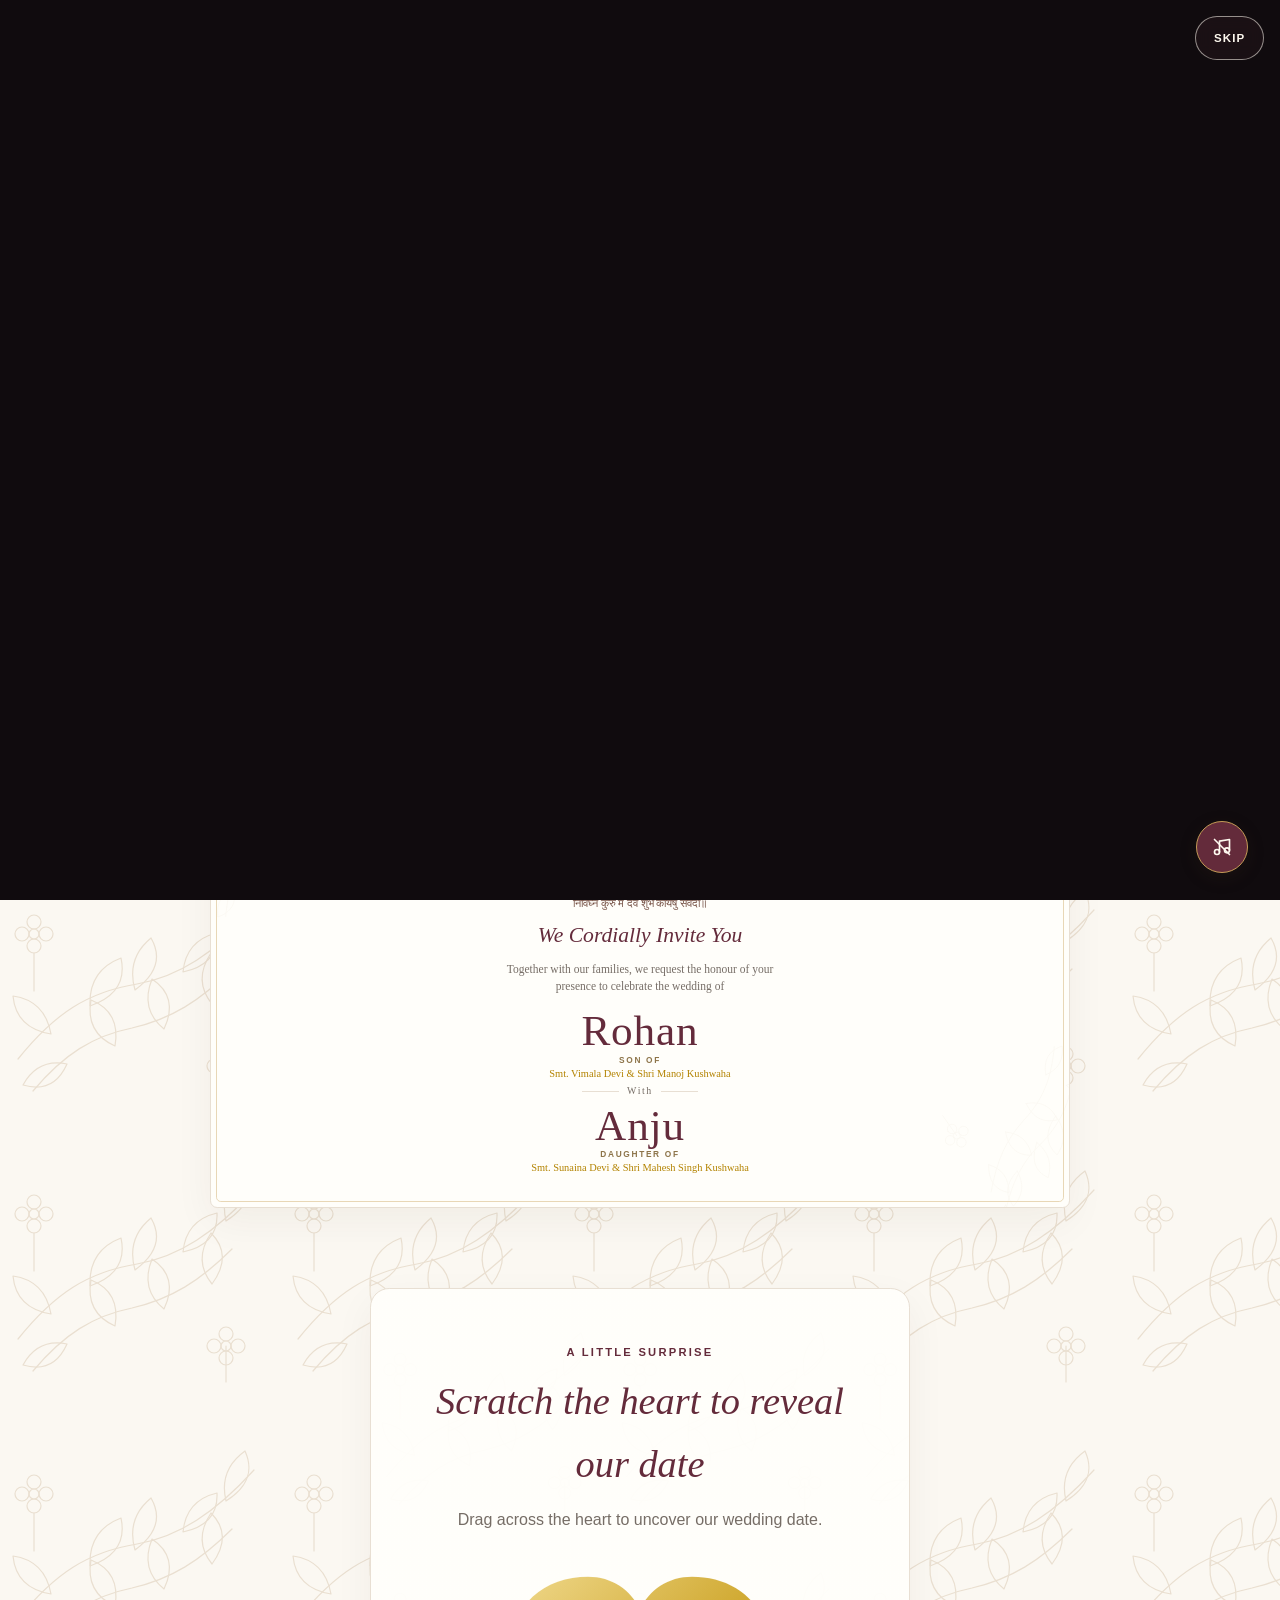
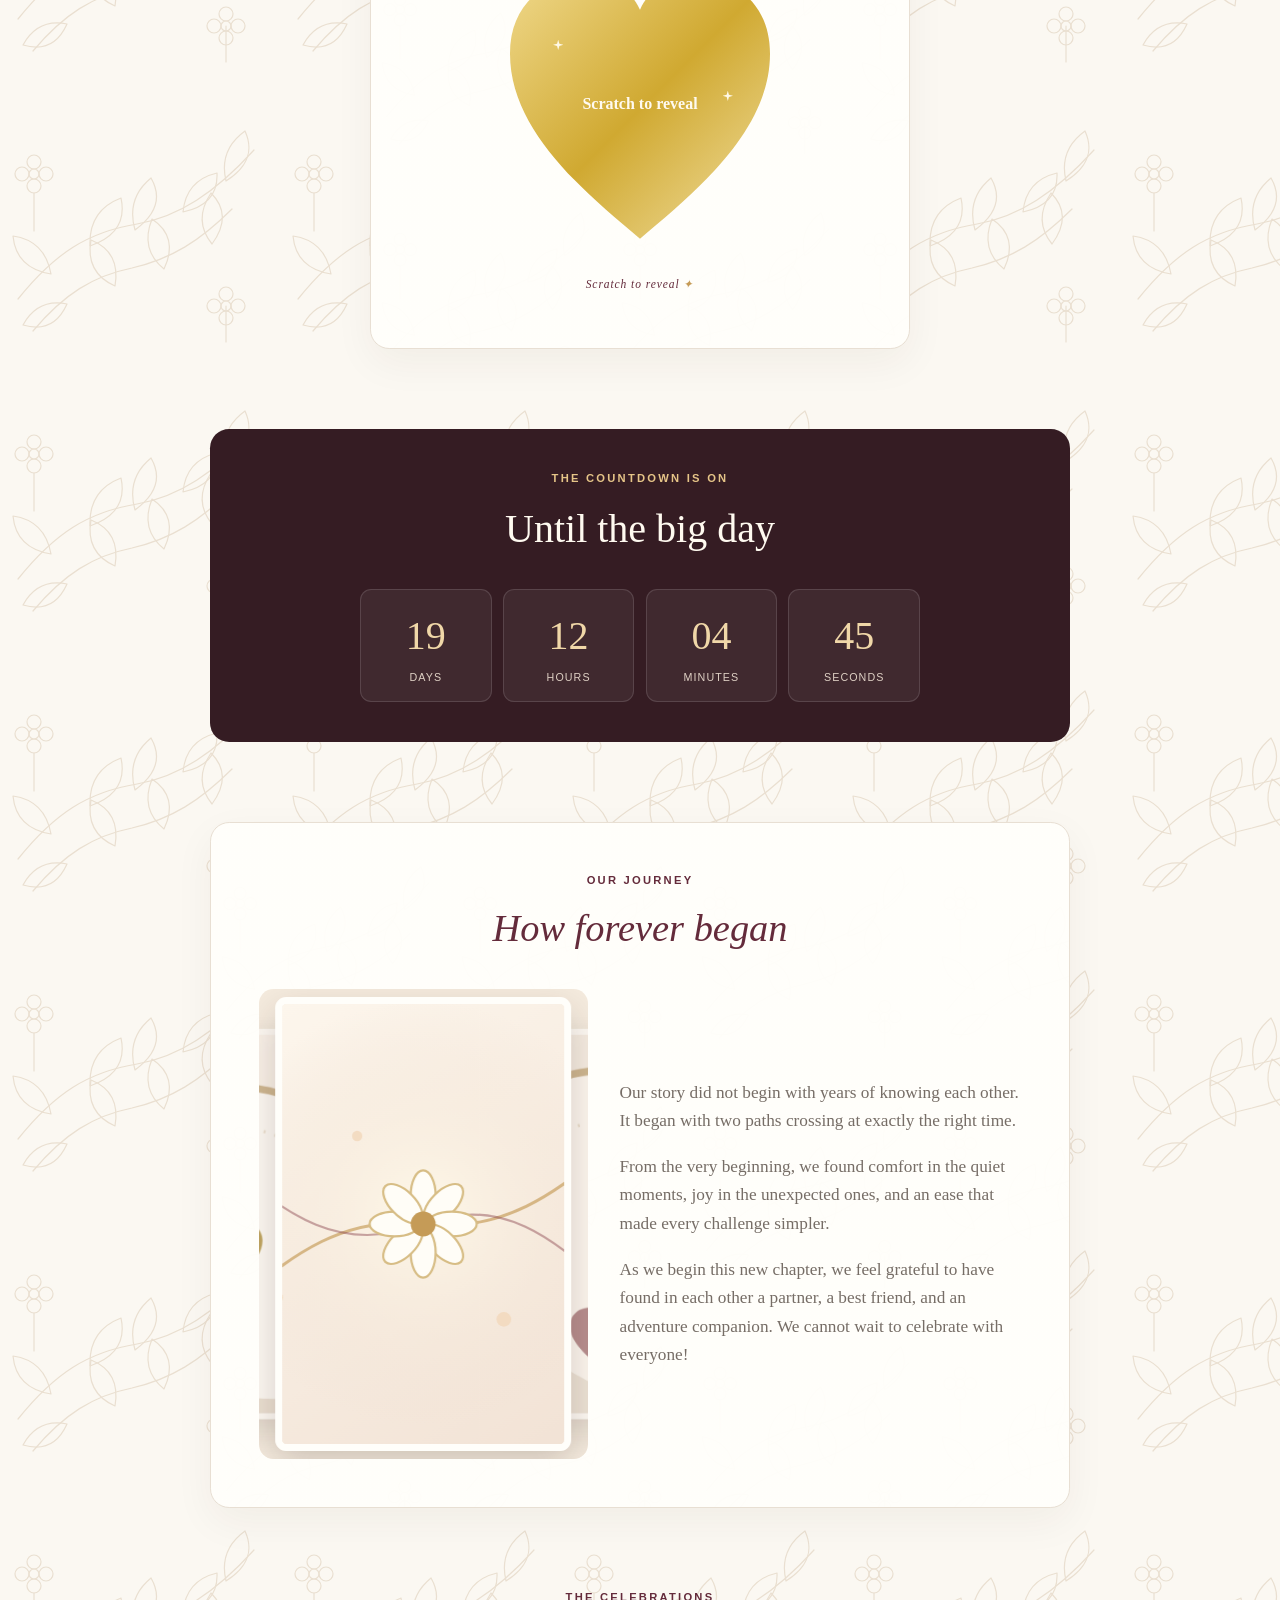
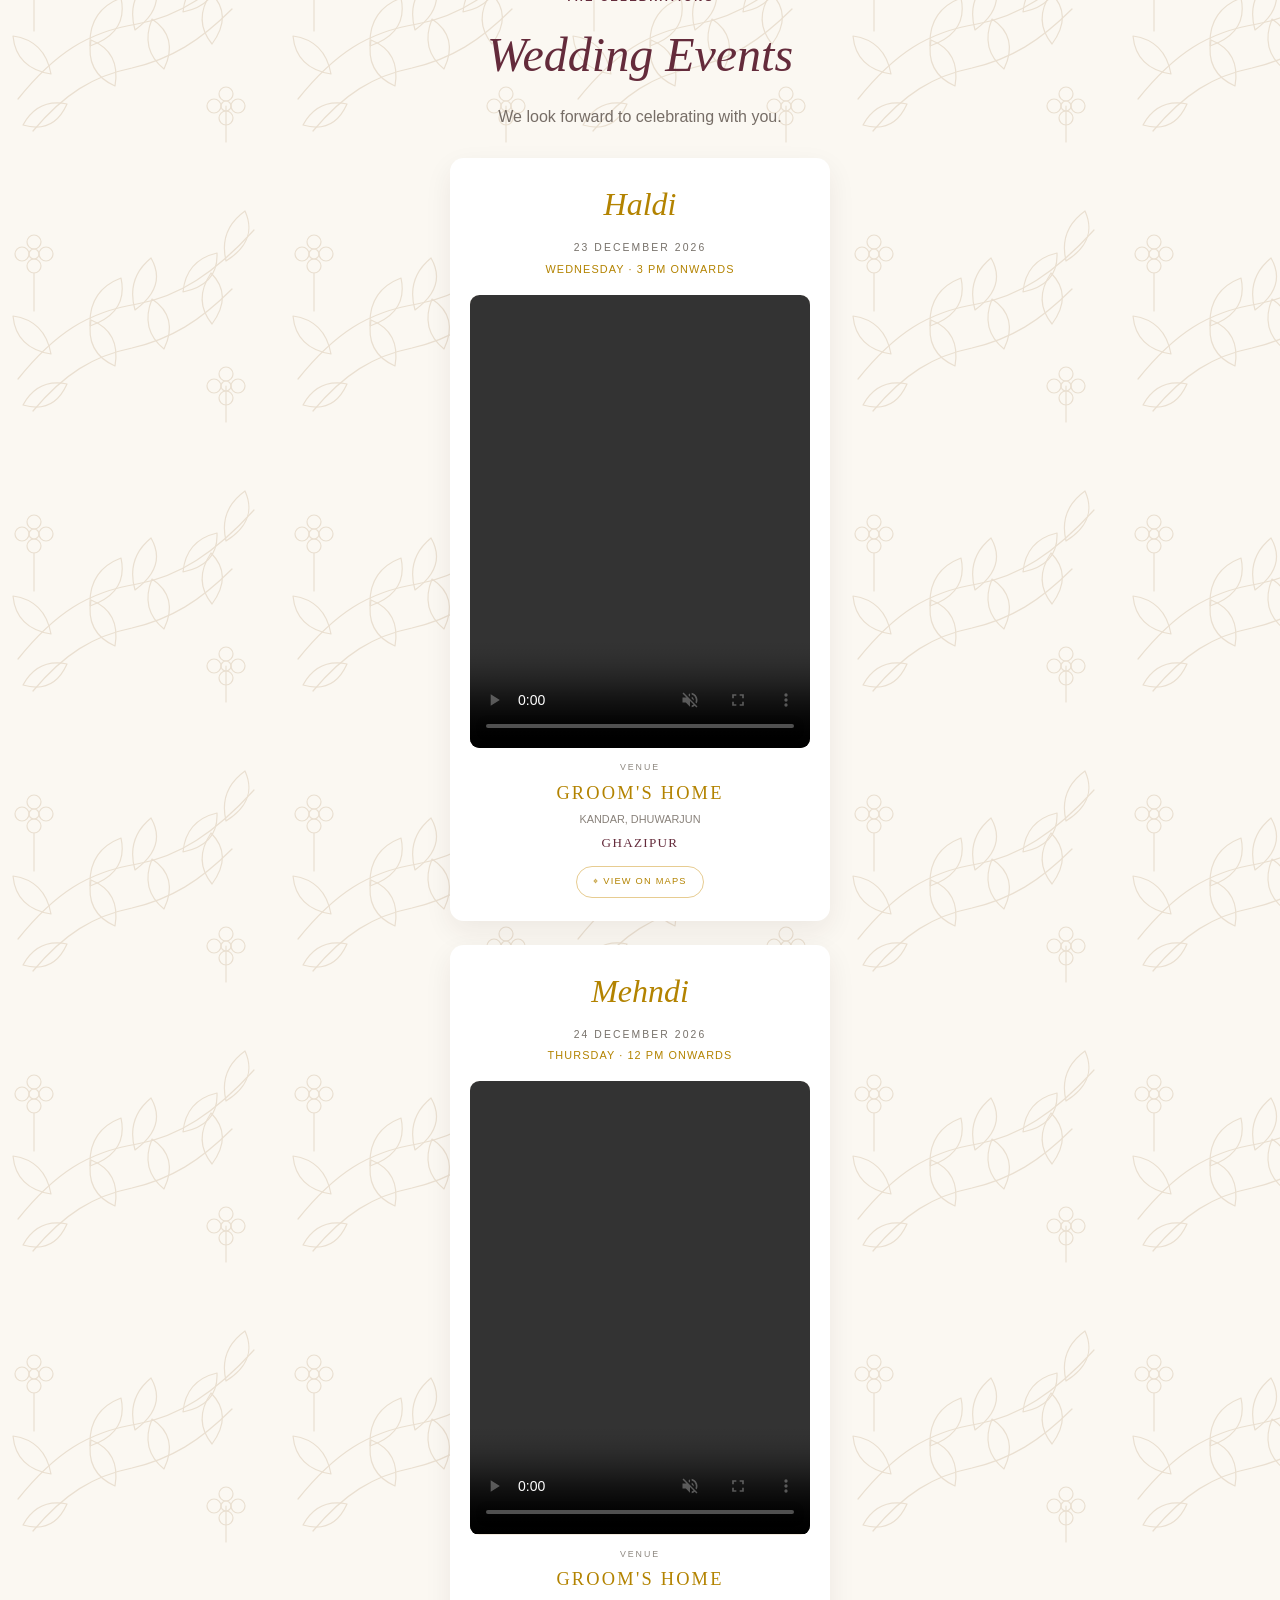
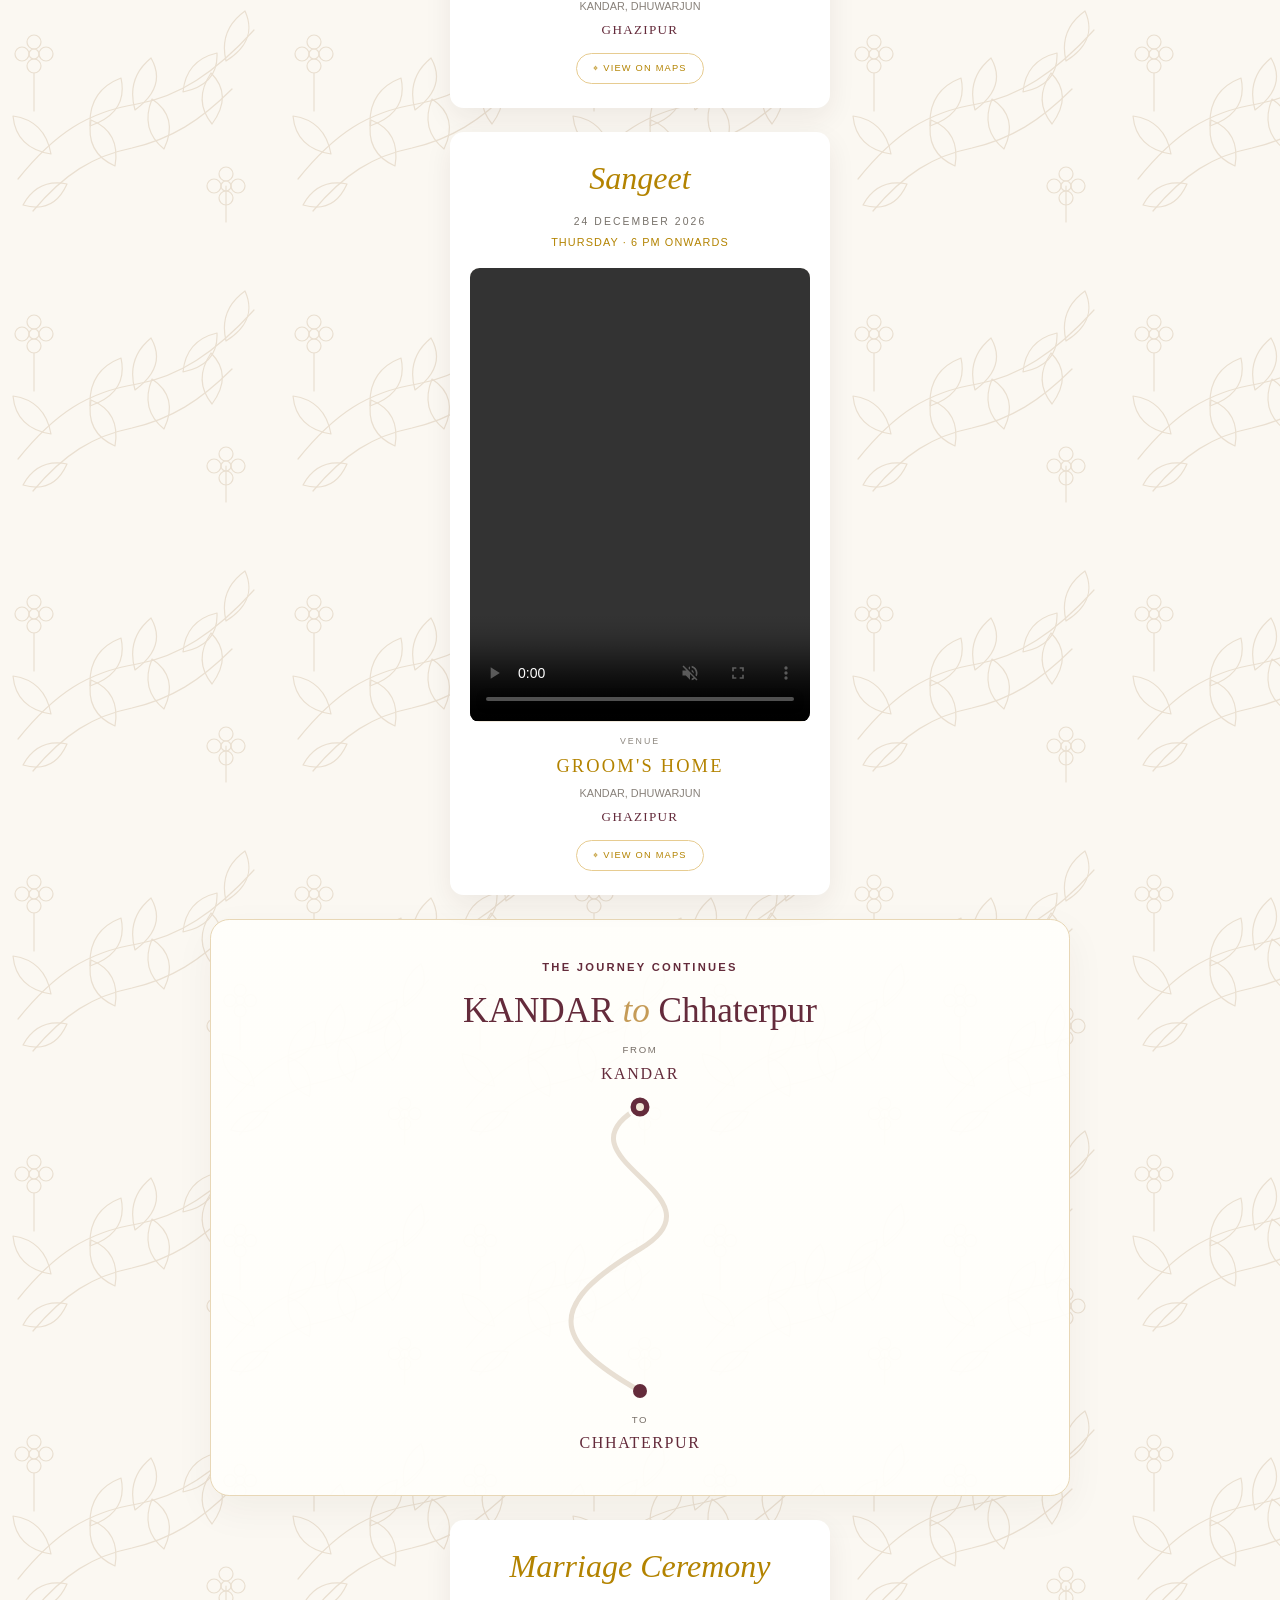
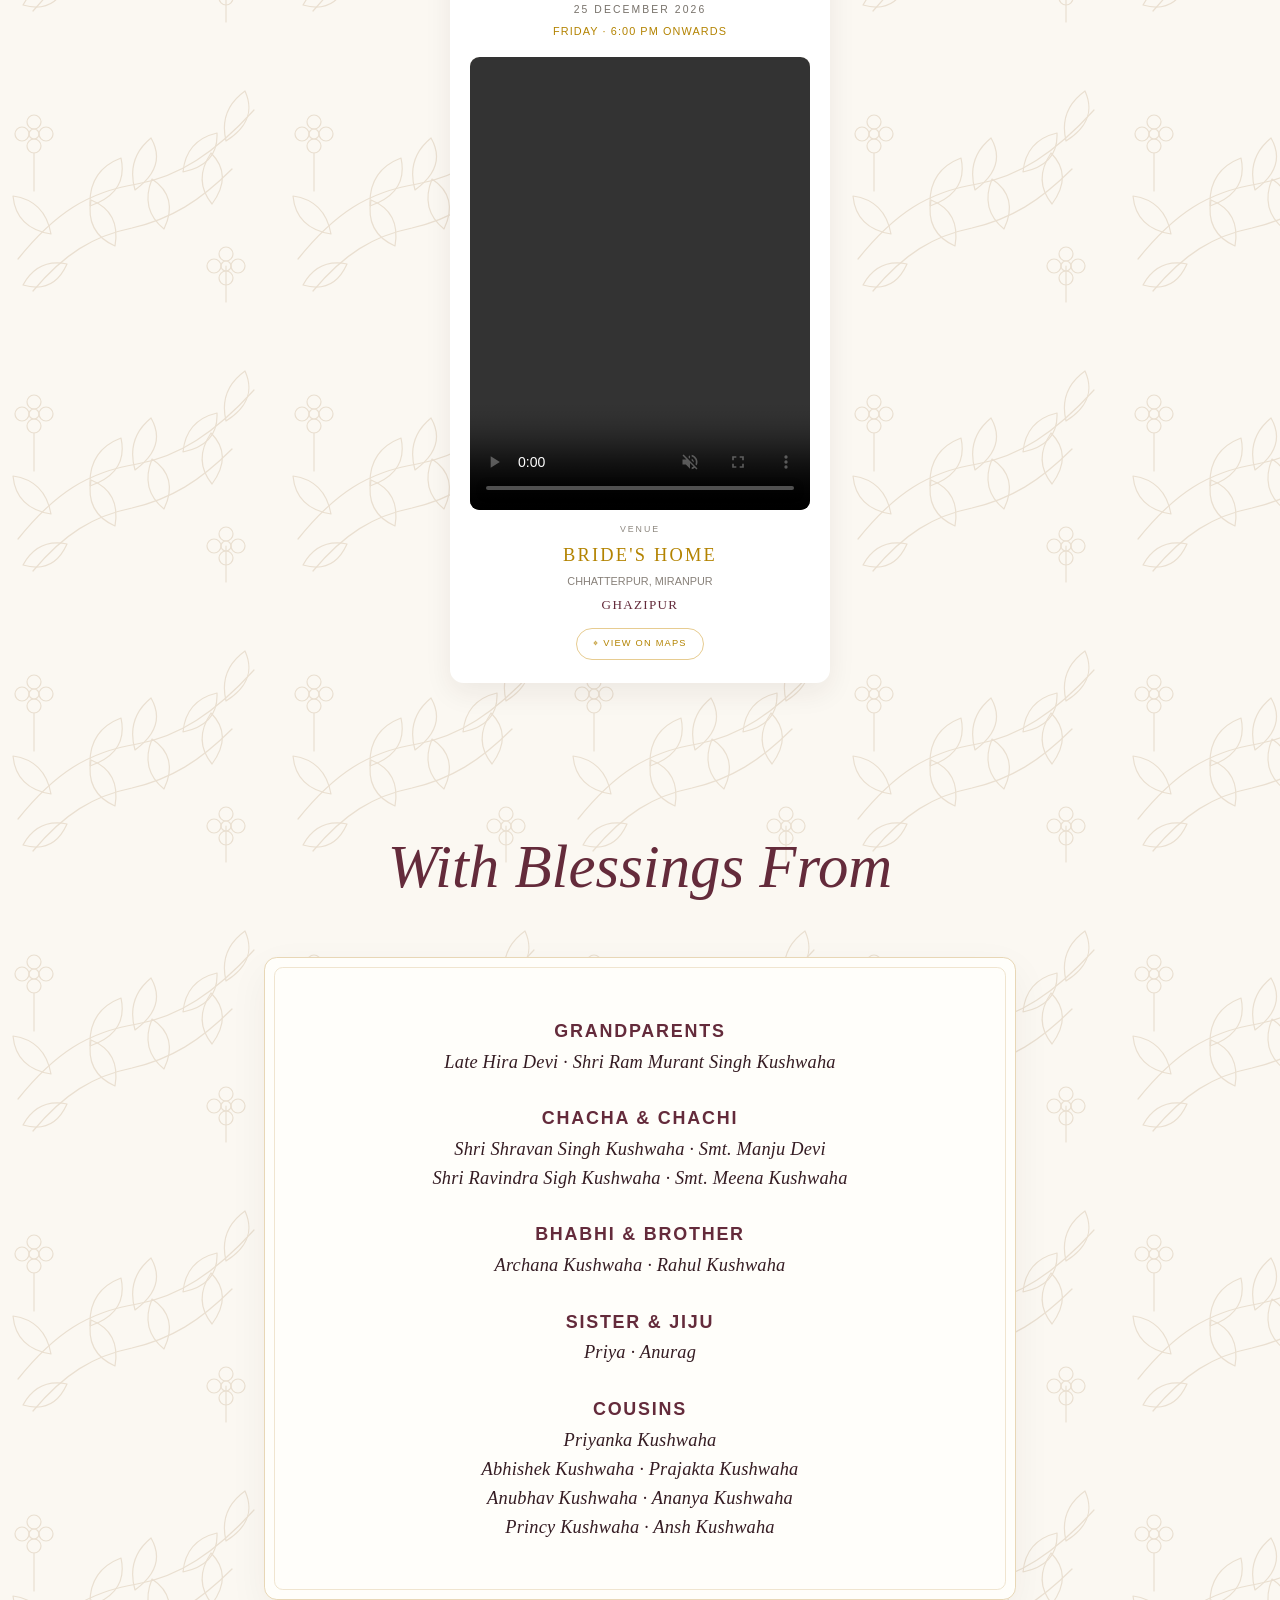
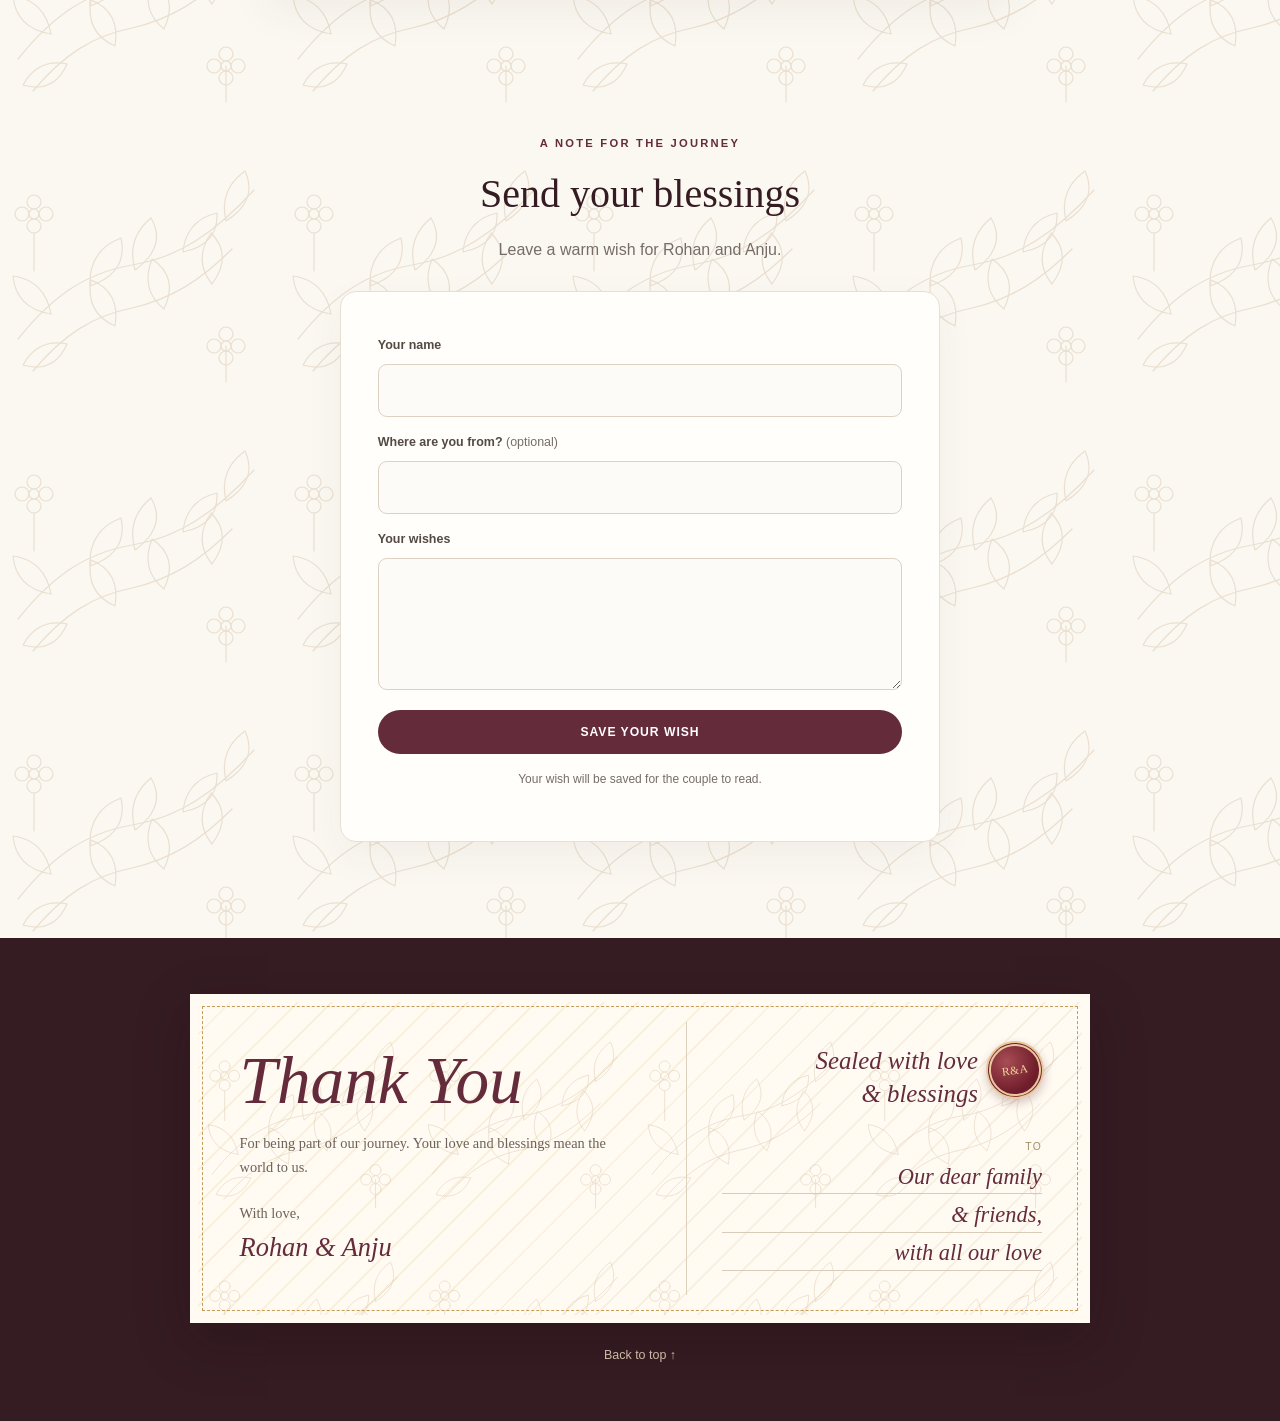
==== commit 3ff10e6b: "Support browser-safe launch music autoplay Co-authored-by: Copilot <223556219+Copilot@users.noreply." ====
--- a/index.html
+++ b/index.html
@@ -7,10 +7,10 @@
   <meta name="description" content="Loading wedding invitation details…">
   <title>Loading wedding invitation…</title>
   <link rel="stylesheet" href="style.css?v=25">
-  <script src="script.js?v=33" defer></script>
+  <script src="script.js?v=35" defer></script>
 </head>
 <body>
-  <audio id="launchMusic" src="assets/music/launch.mp3?v=1" preload="auto" loop></audio>
+  <audio id="launchMusic" src="assets/music/launch.mp3?v=1" preload="auto" loop muted></audio>
   <div class="intro-gate" id="introGate" role="dialog" aria-modal="true" aria-label="Wedding invitation opening video">
     <video class="launch-video-backdrop" id="launchVideoBackdrop" muted playsinline preload="auto" aria-hidden="true" tabindex="-1">
       <source src="assets/Video/Launch.mp4" type="video/mp4">
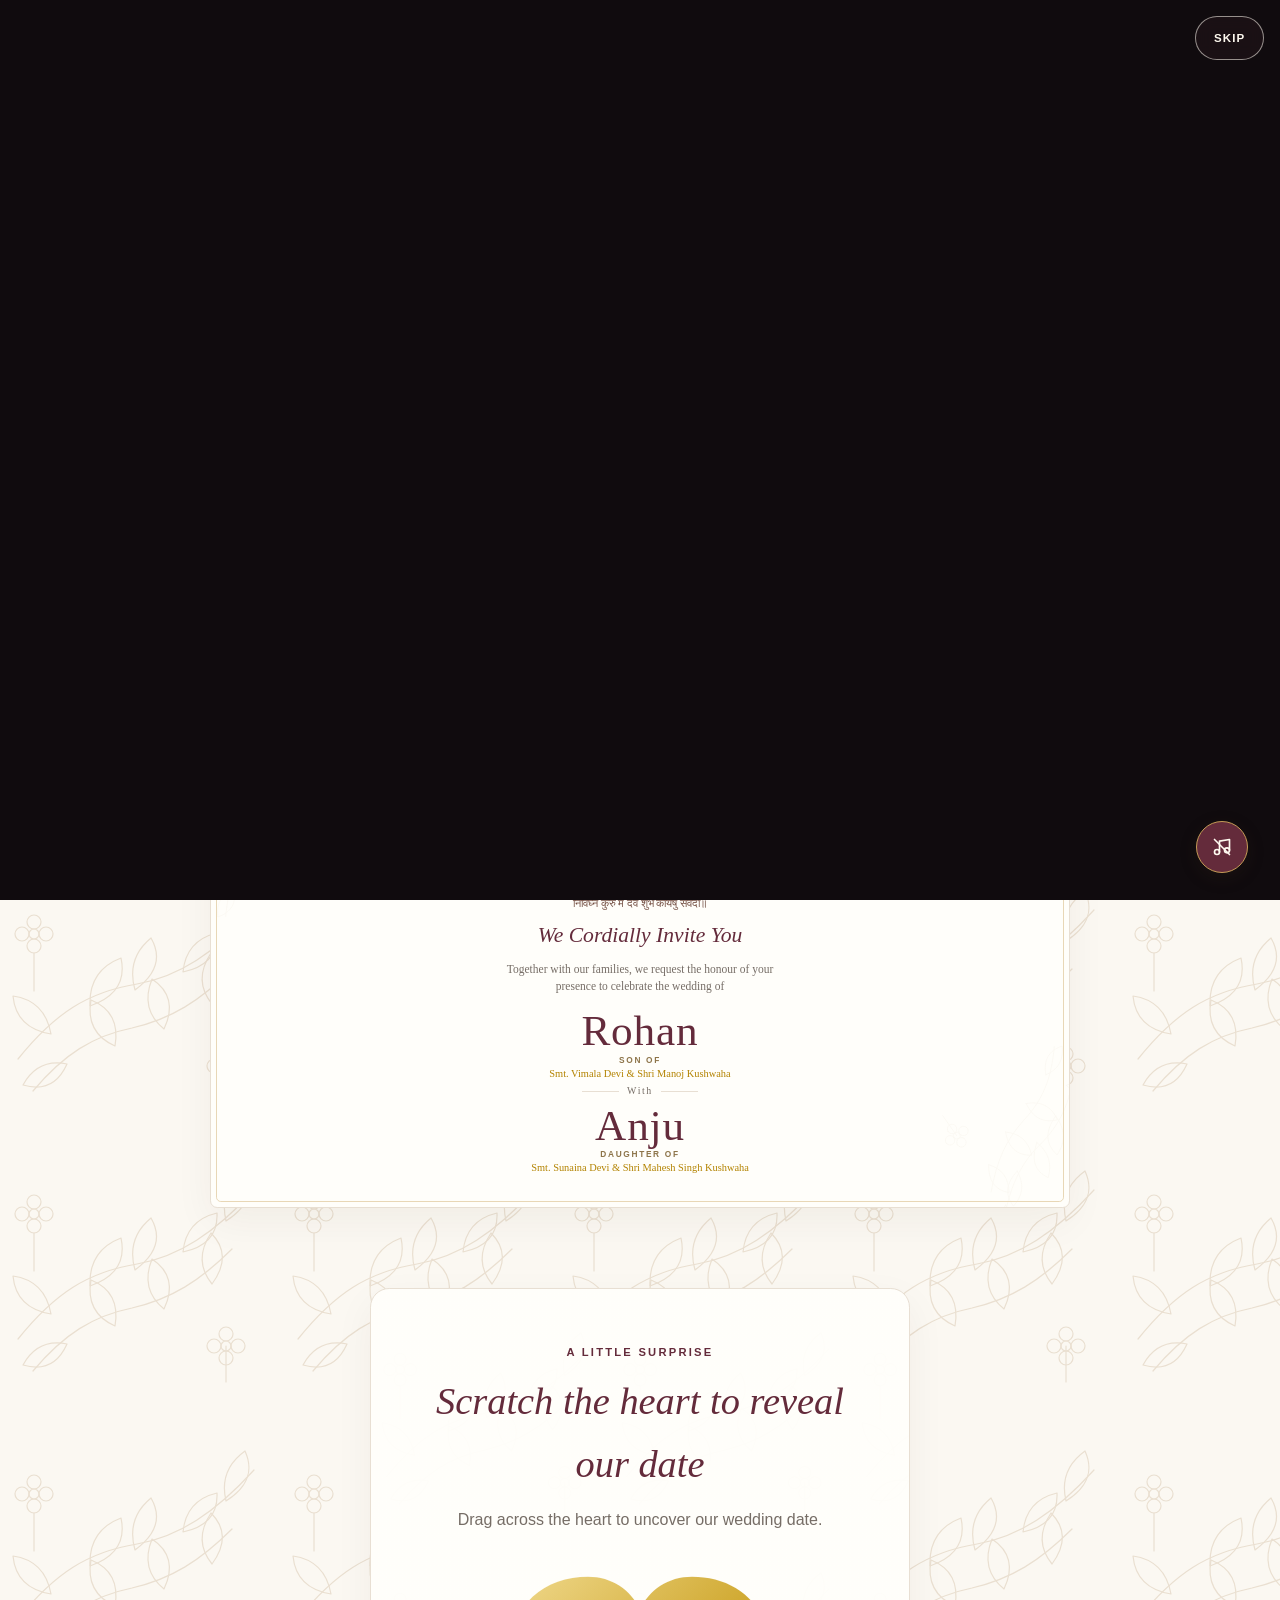
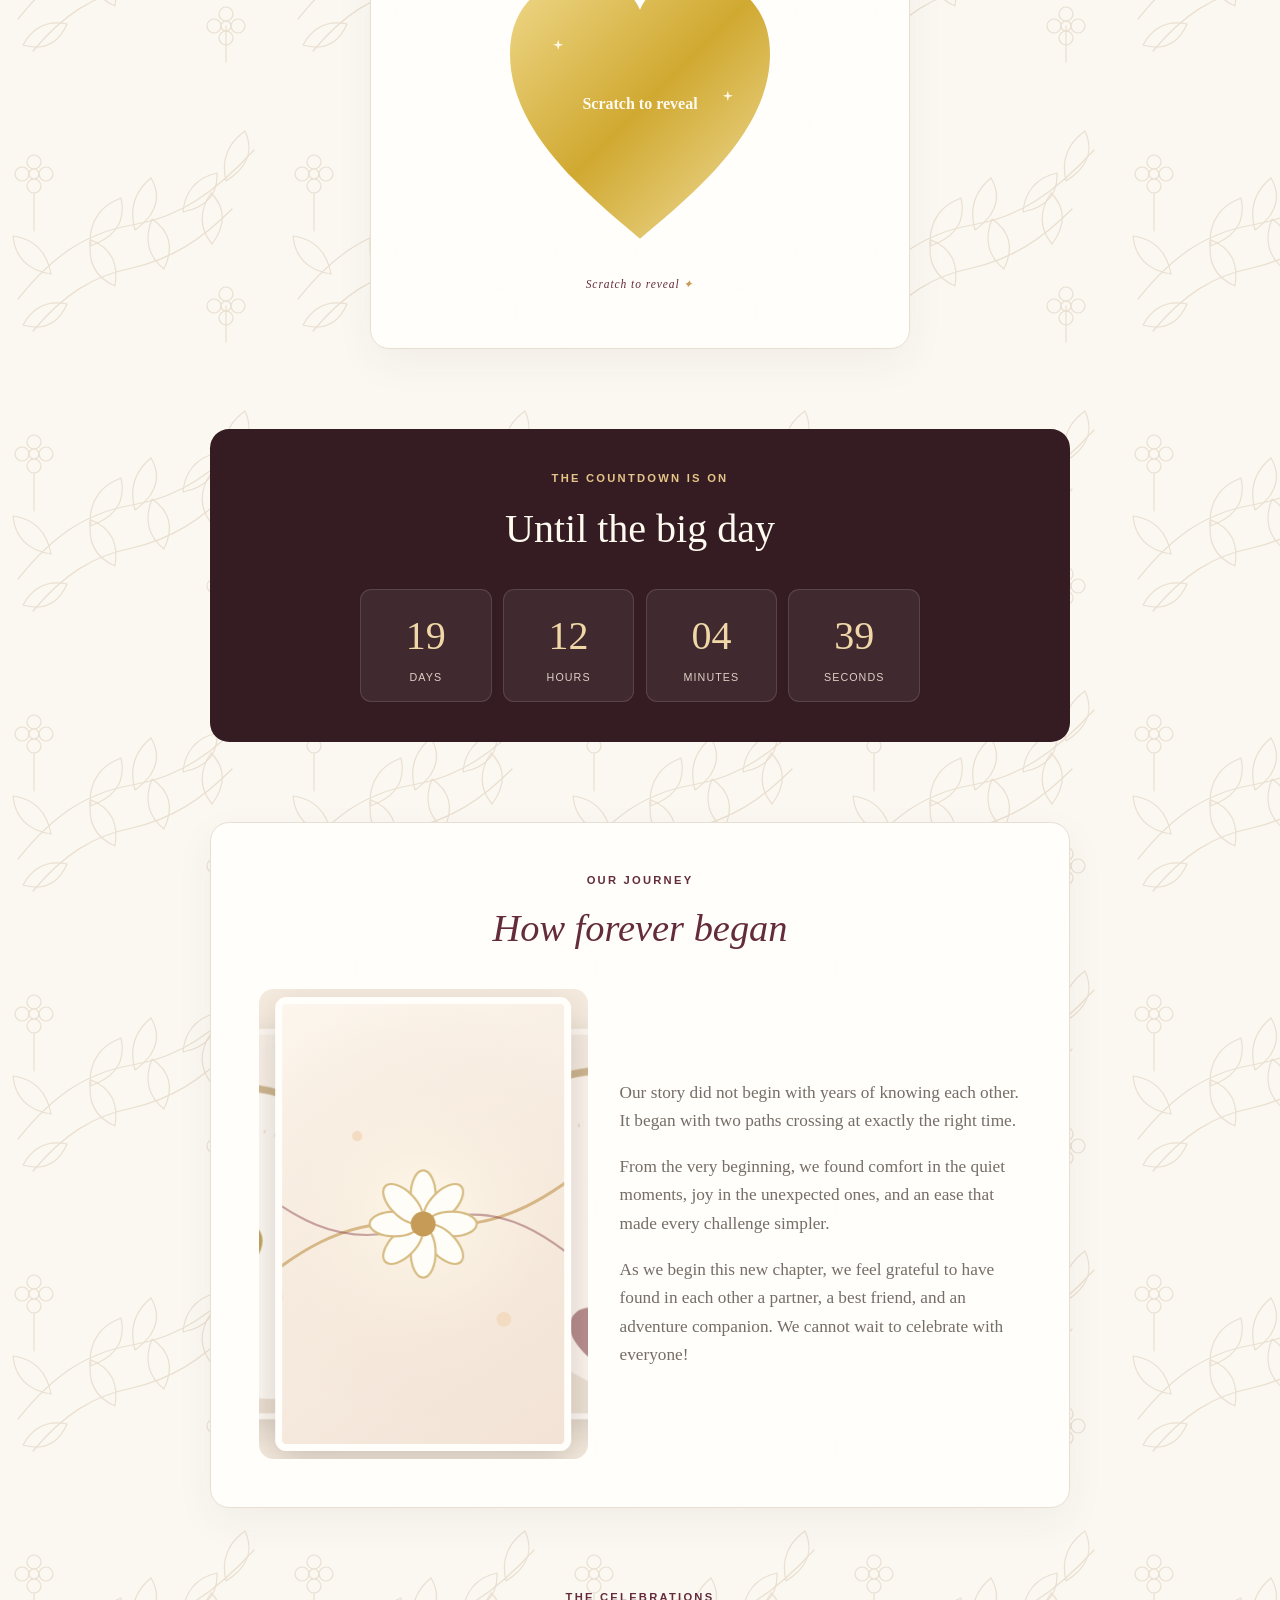
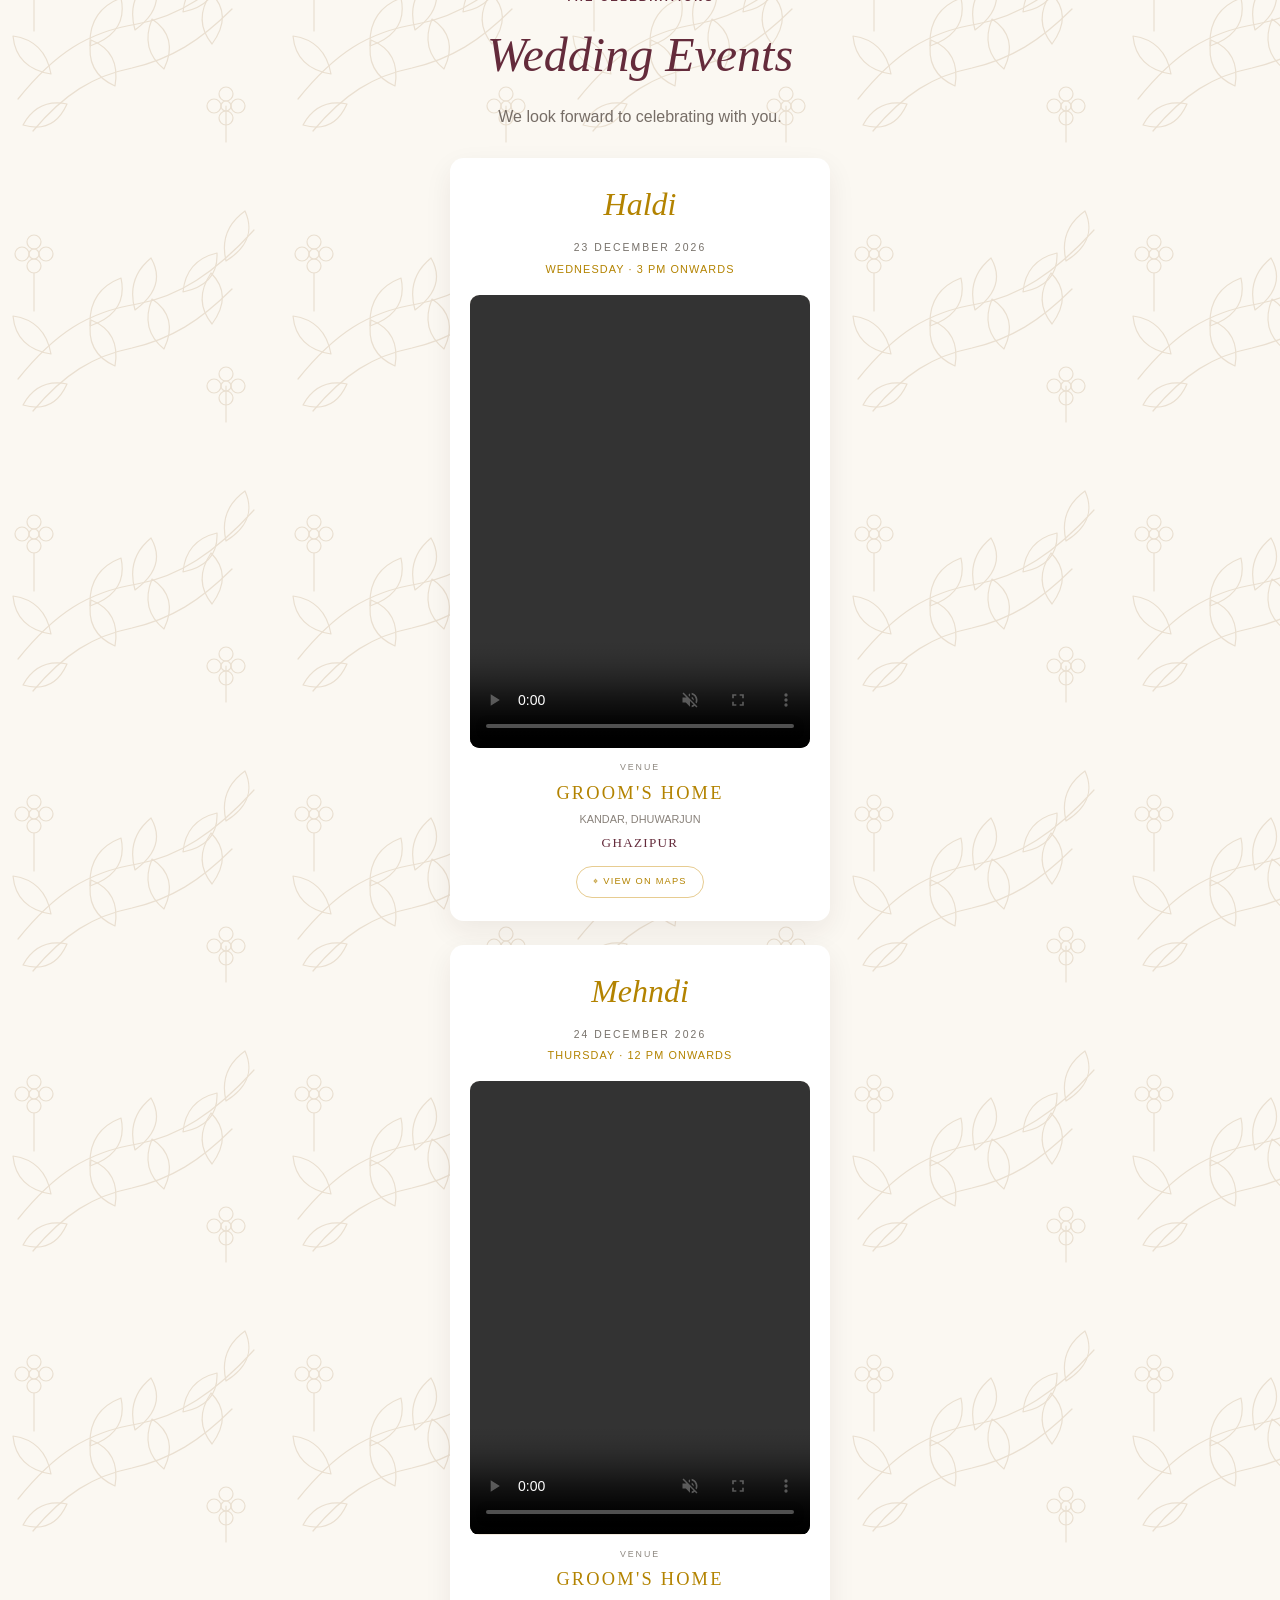
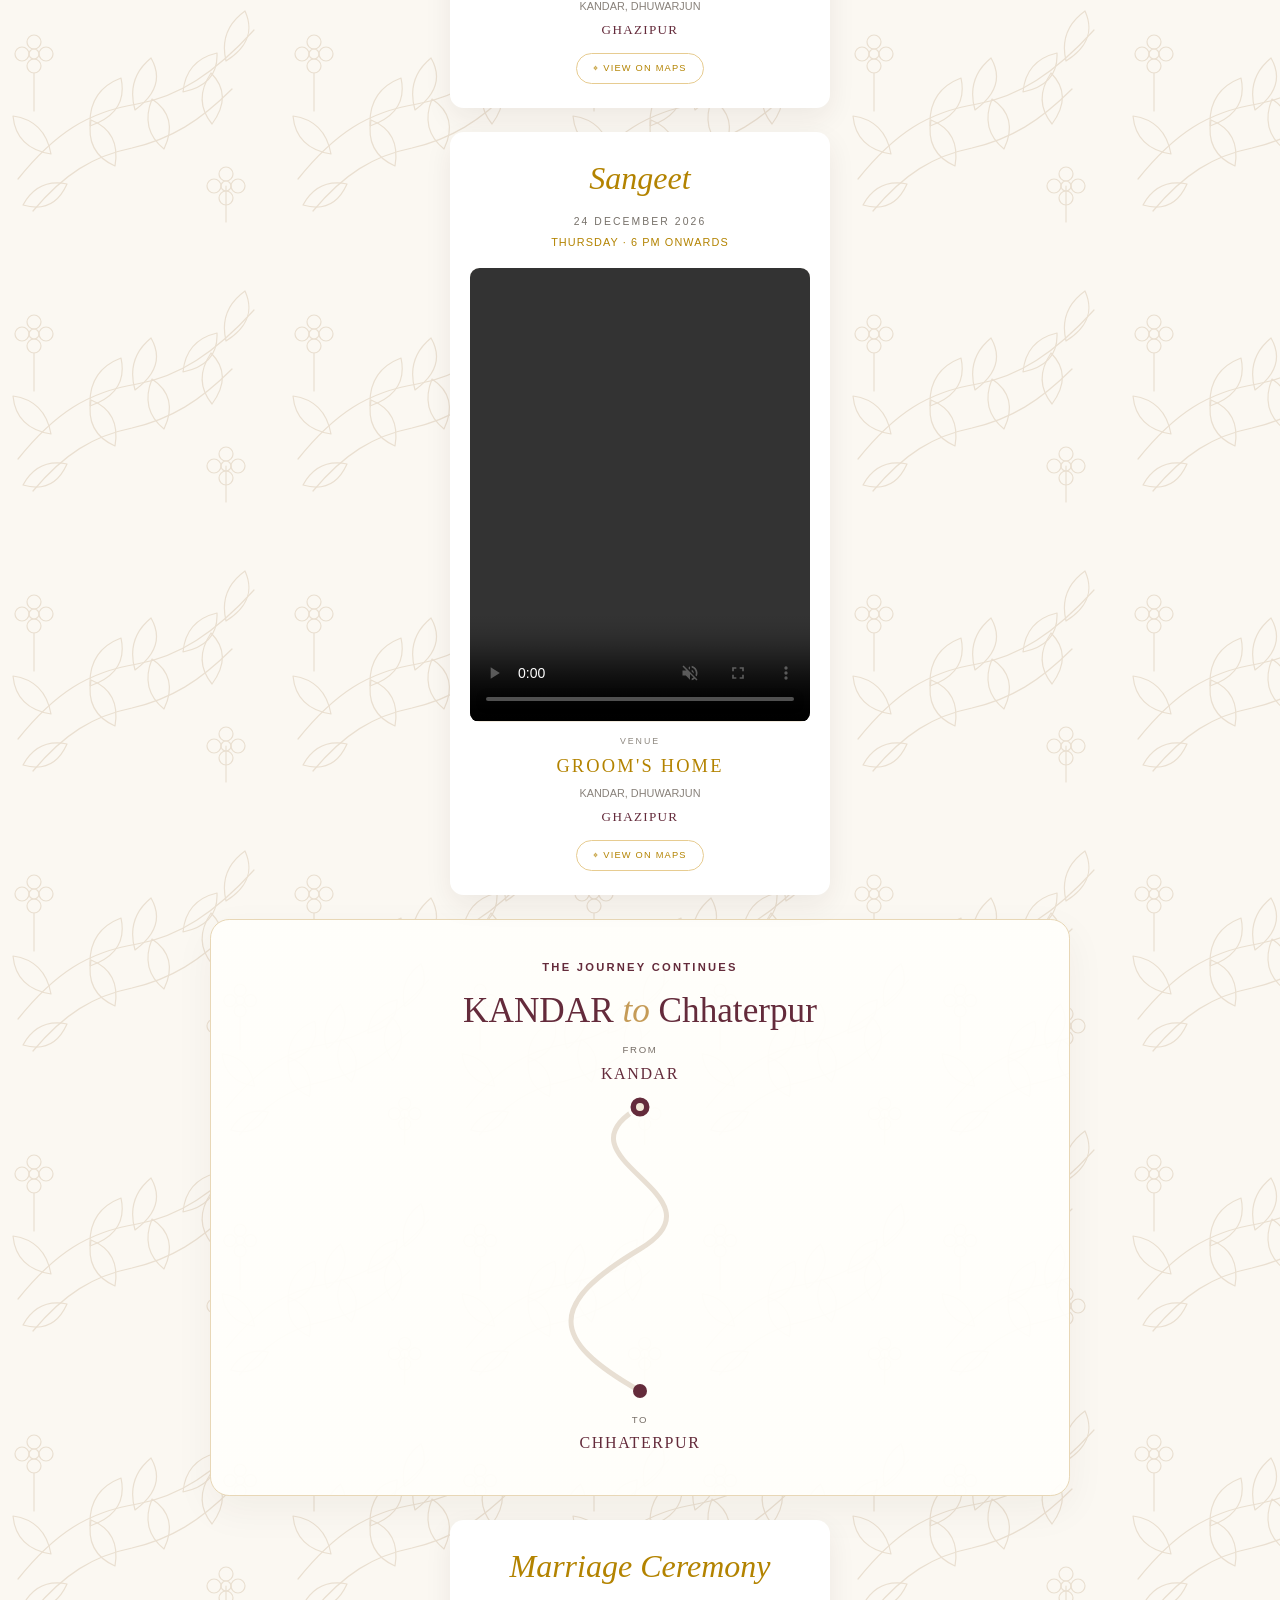
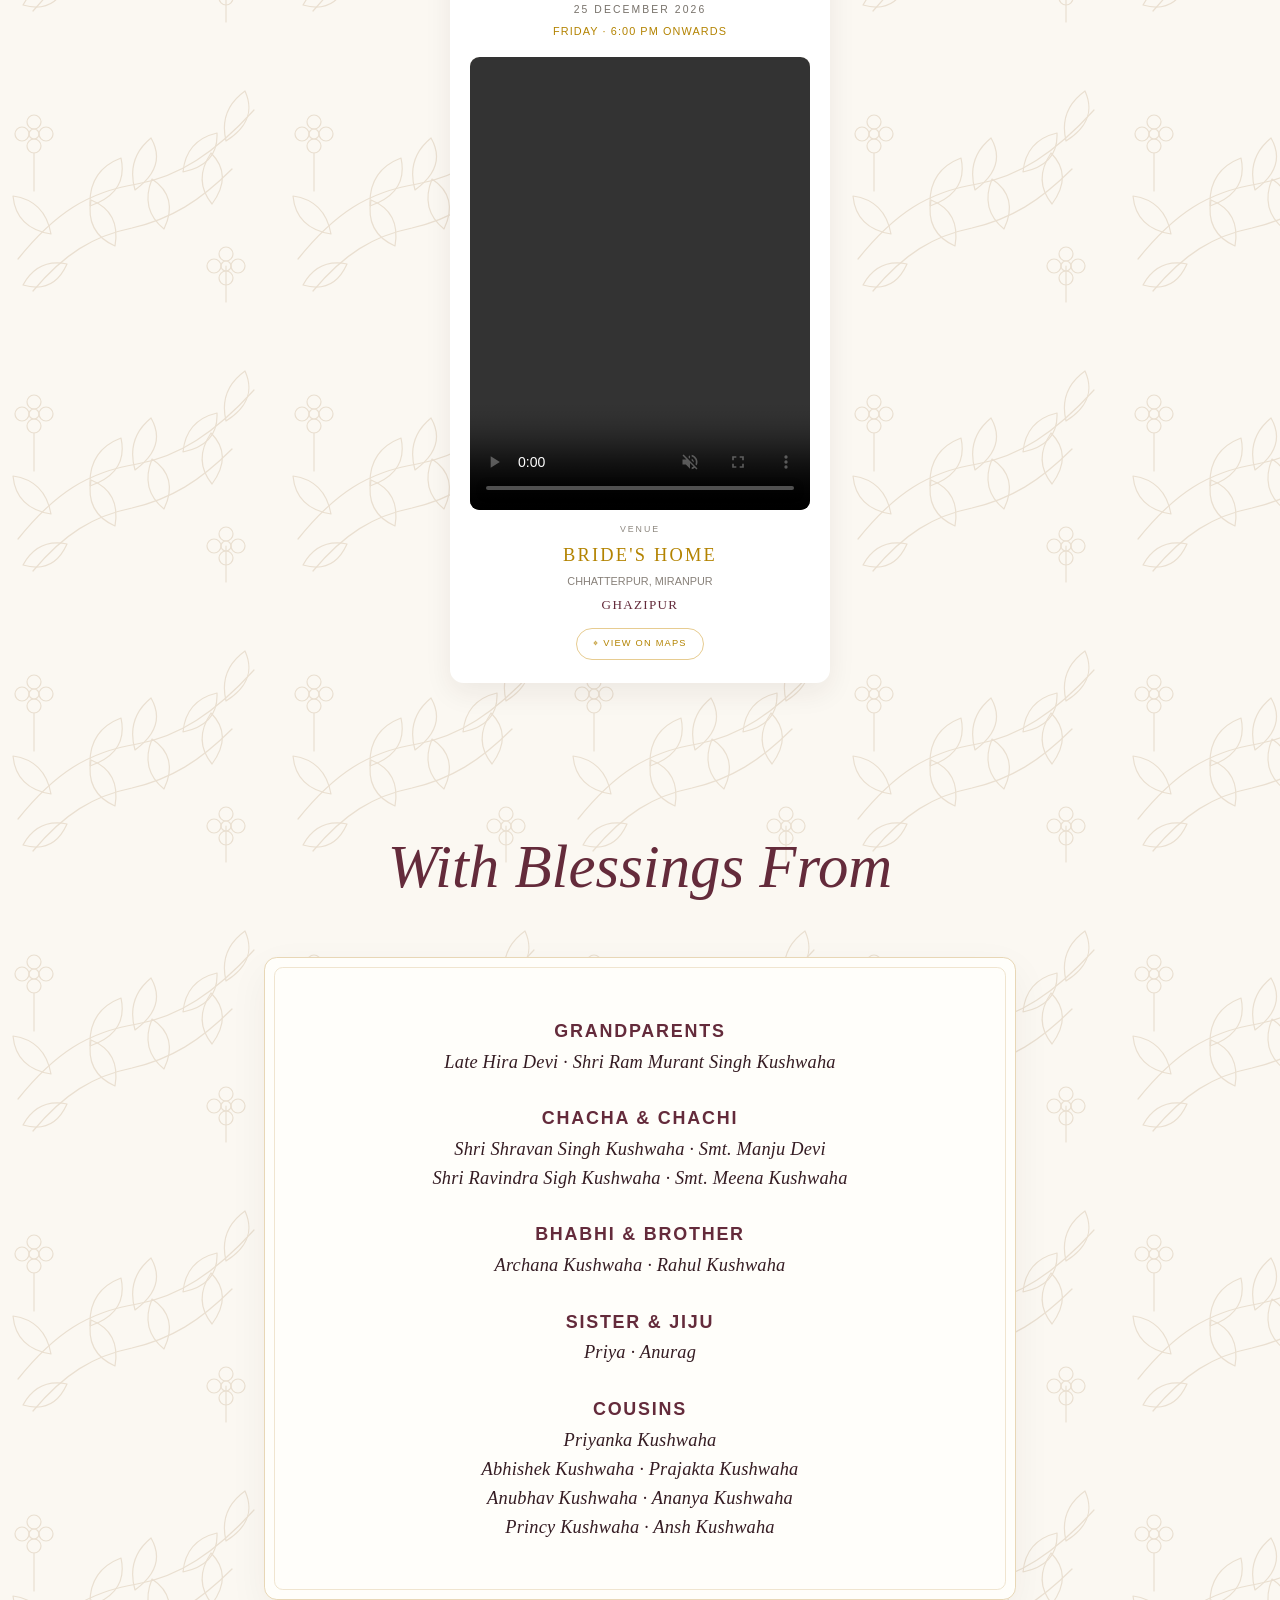
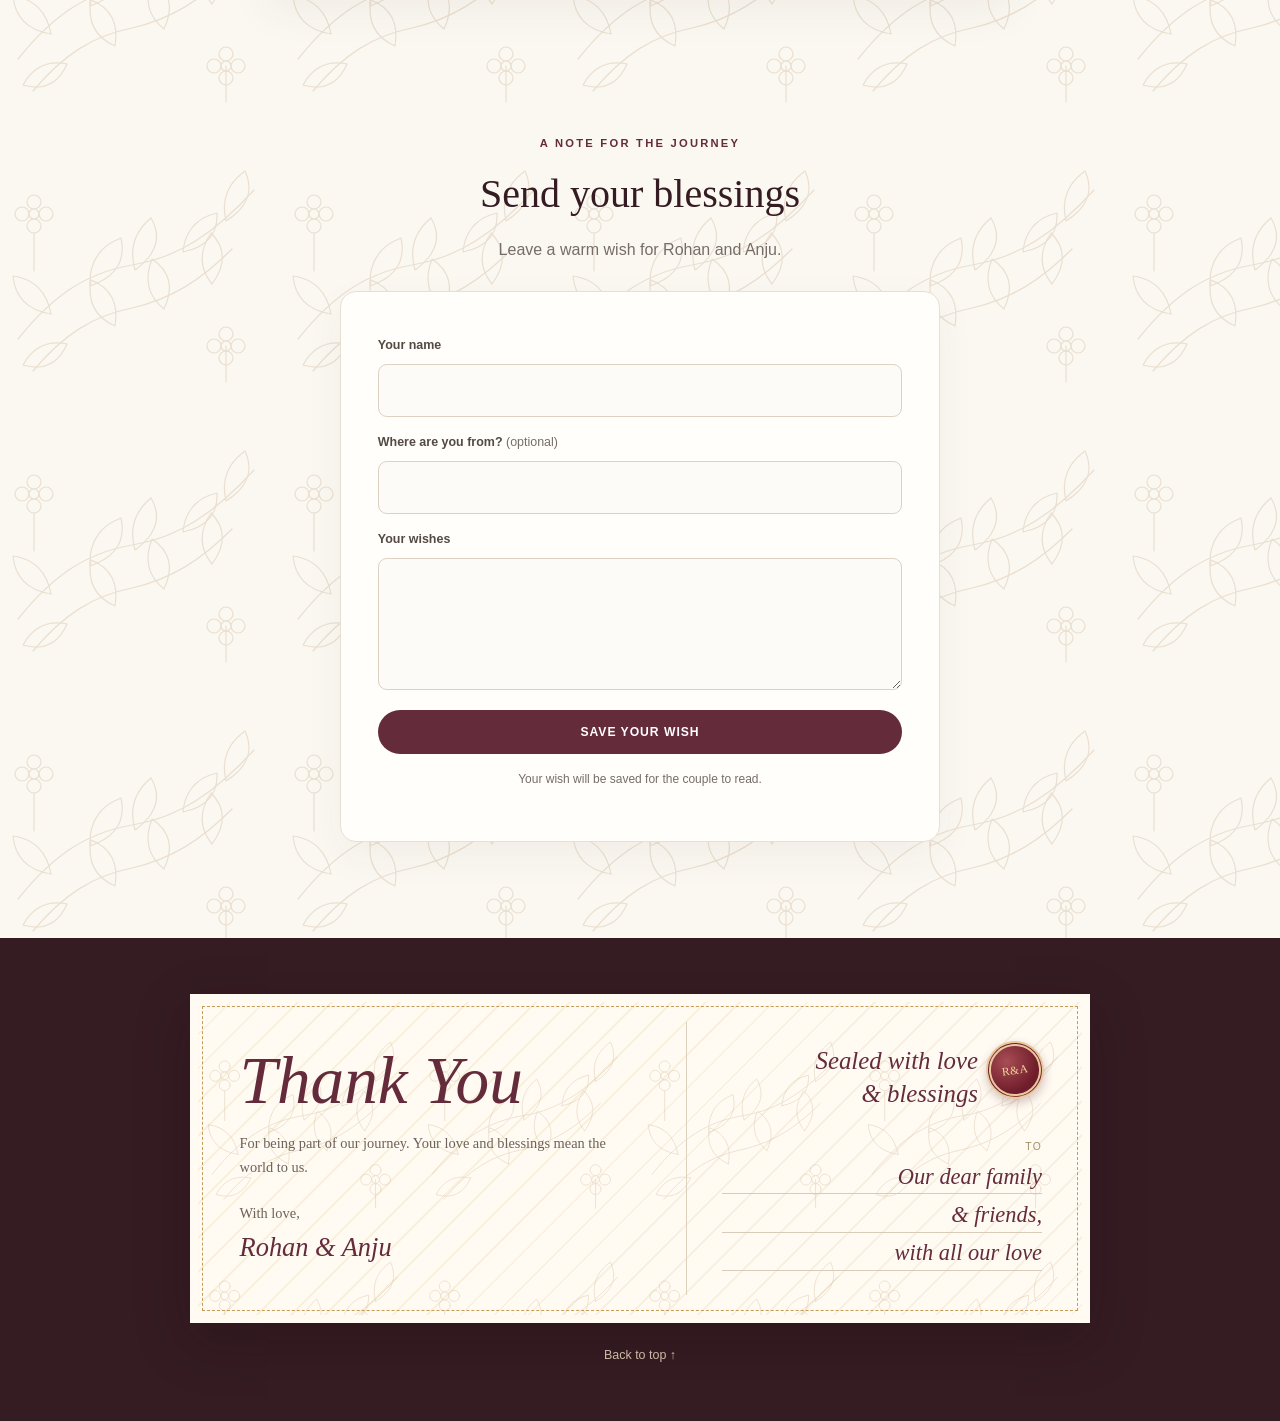
==== commit 915adab5: "Fix launch music gesture playback Co-authored-by: Copilot <223556219+Copilot@users.noreply.github.co" ====
--- a/index.html
+++ b/index.html
@@ -7,7 +7,7 @@
   <meta name="description" content="Loading wedding invitation details…">
   <title>Loading wedding invitation…</title>
   <link rel="stylesheet" href="style.css?v=25">
-  <script src="script.js?v=35" defer></script>
+  <script src="script.js?v=37" defer></script>
 </head>
 <body>
   <audio id="launchMusic" src="assets/music/launch.mp3?v=1" preload="auto" loop muted></audio>
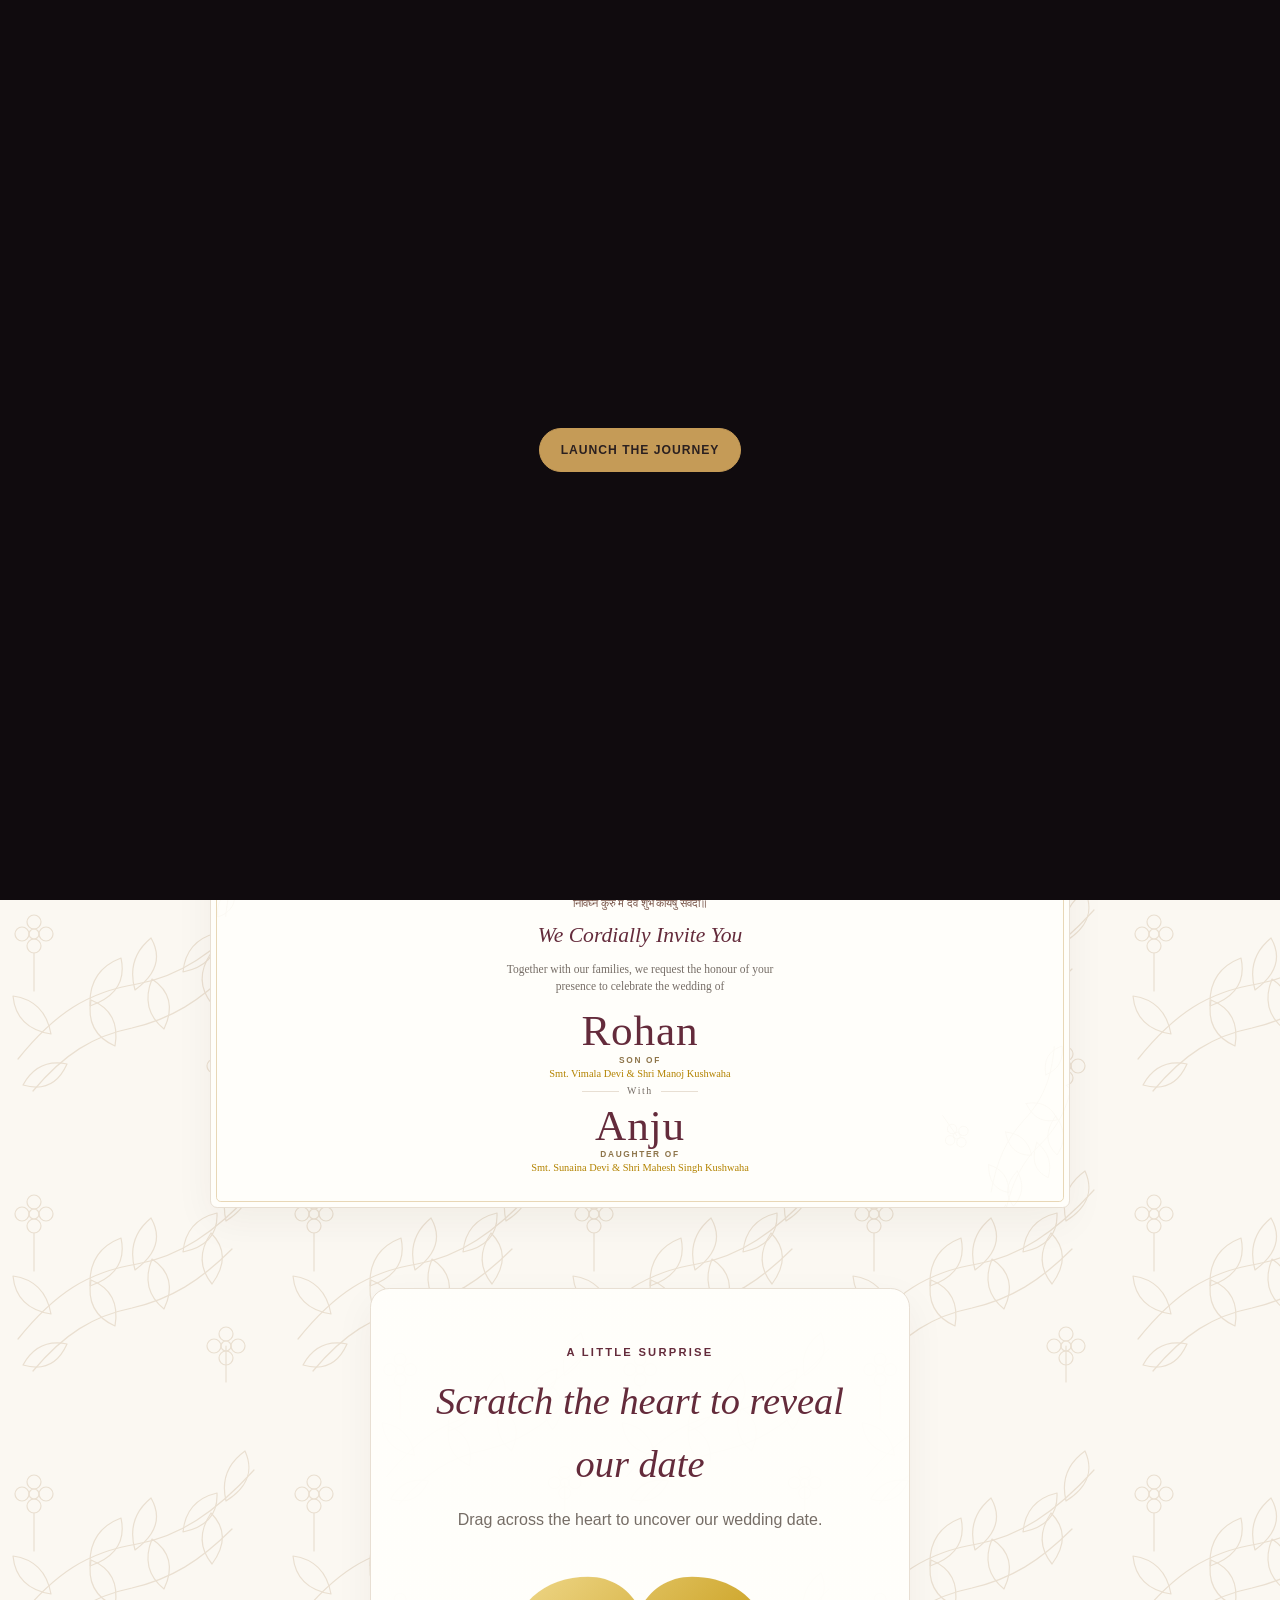
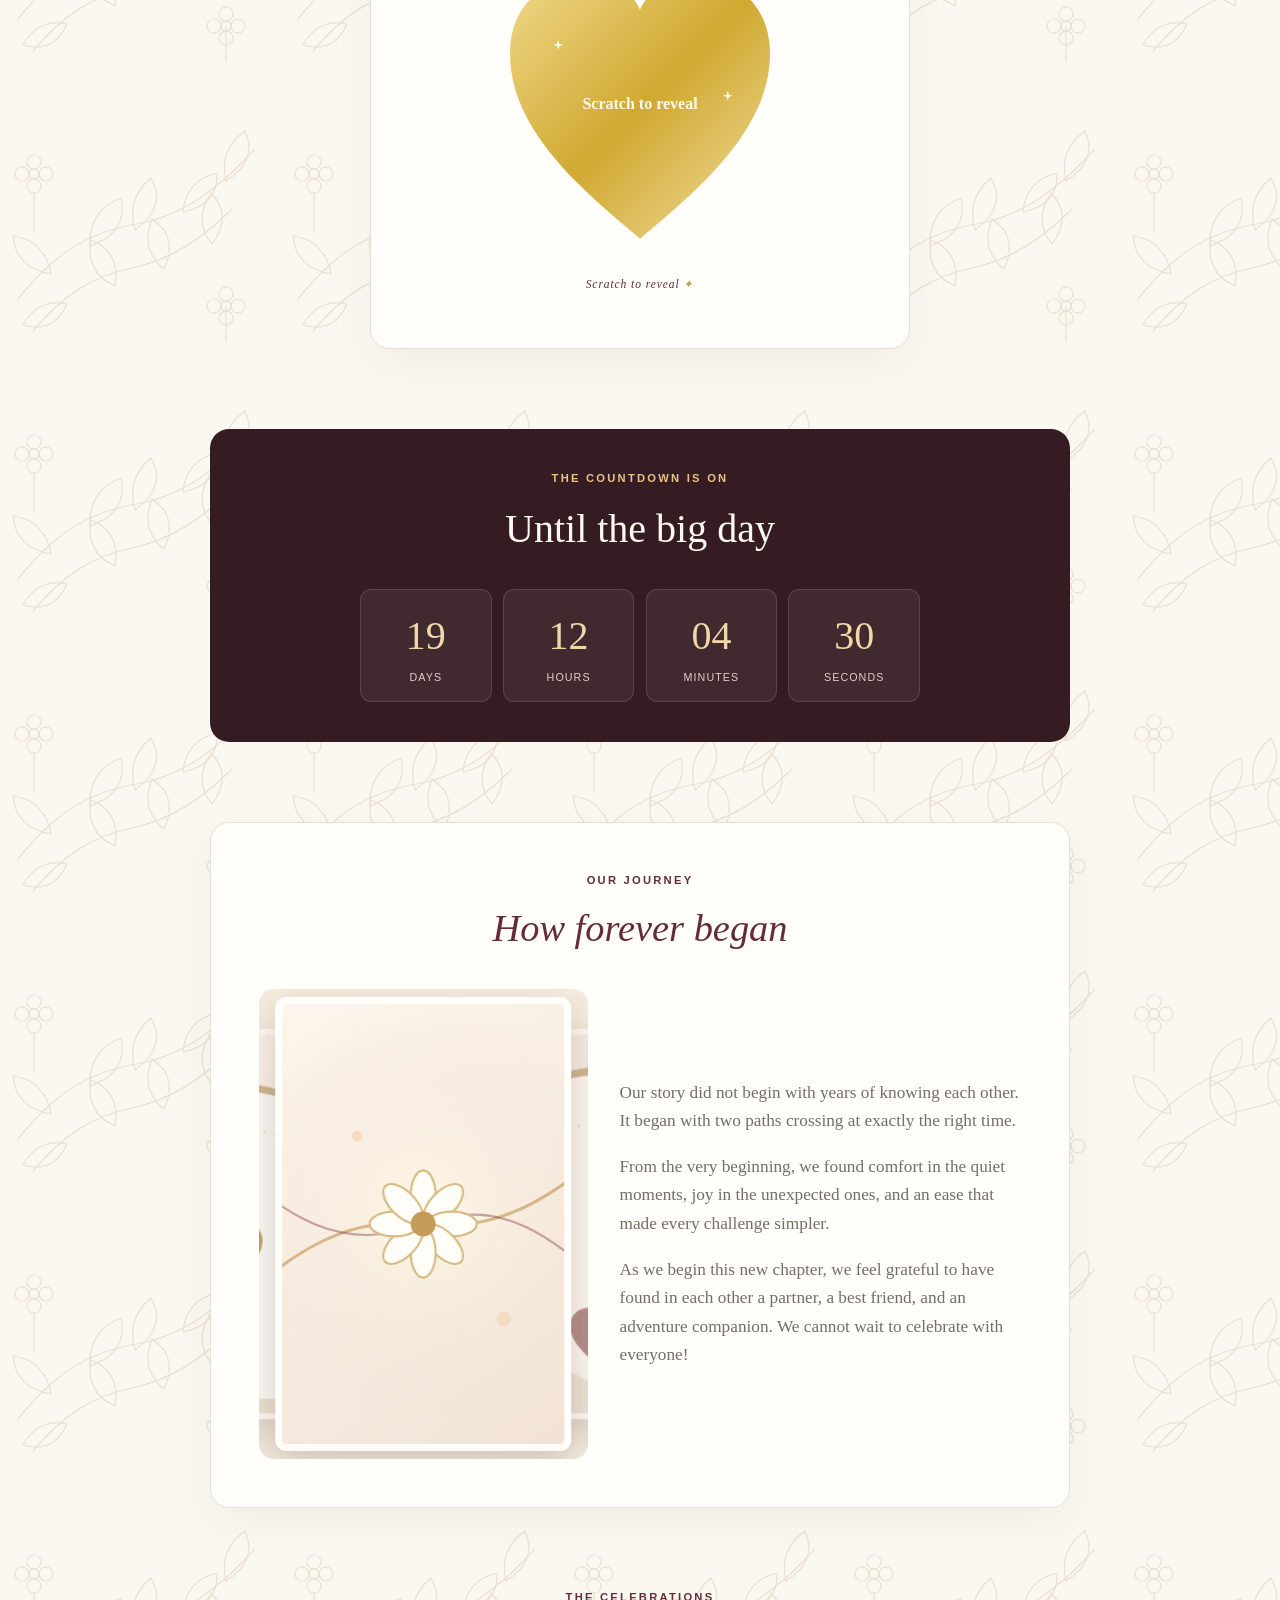
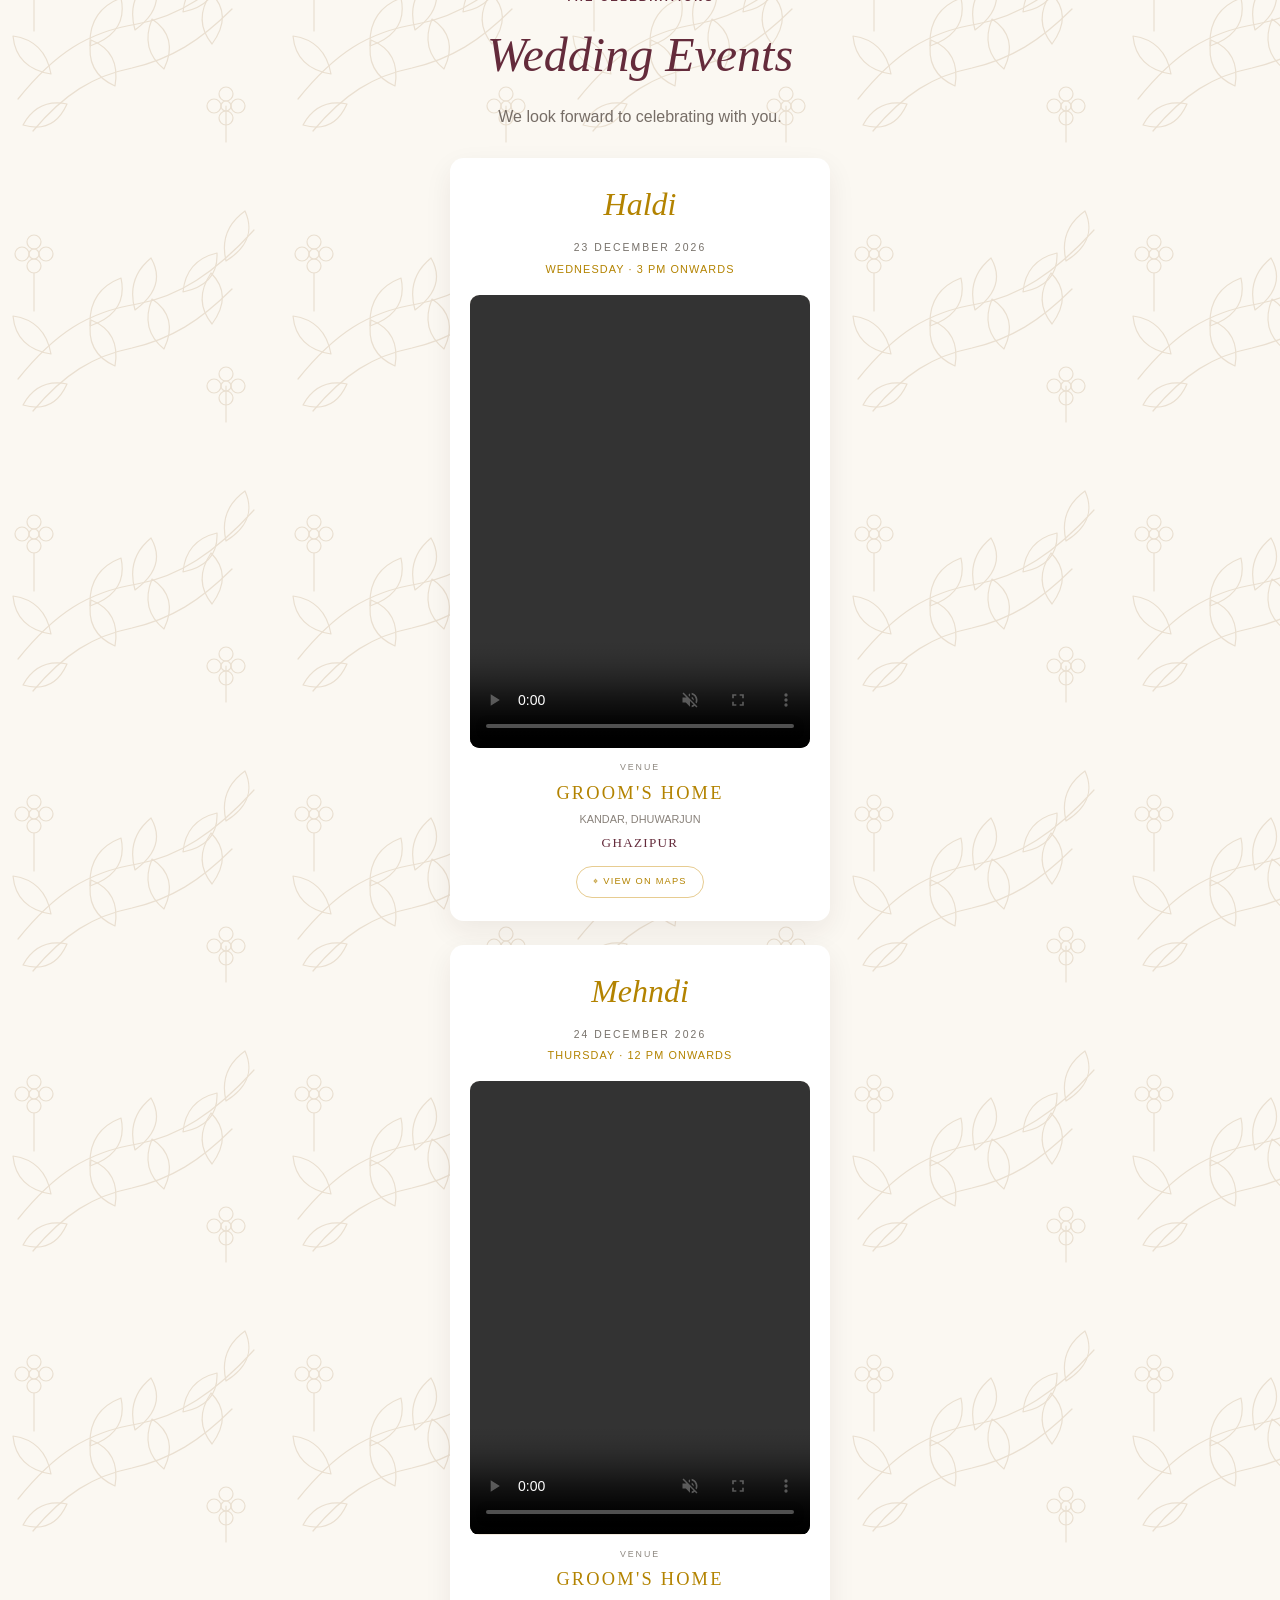
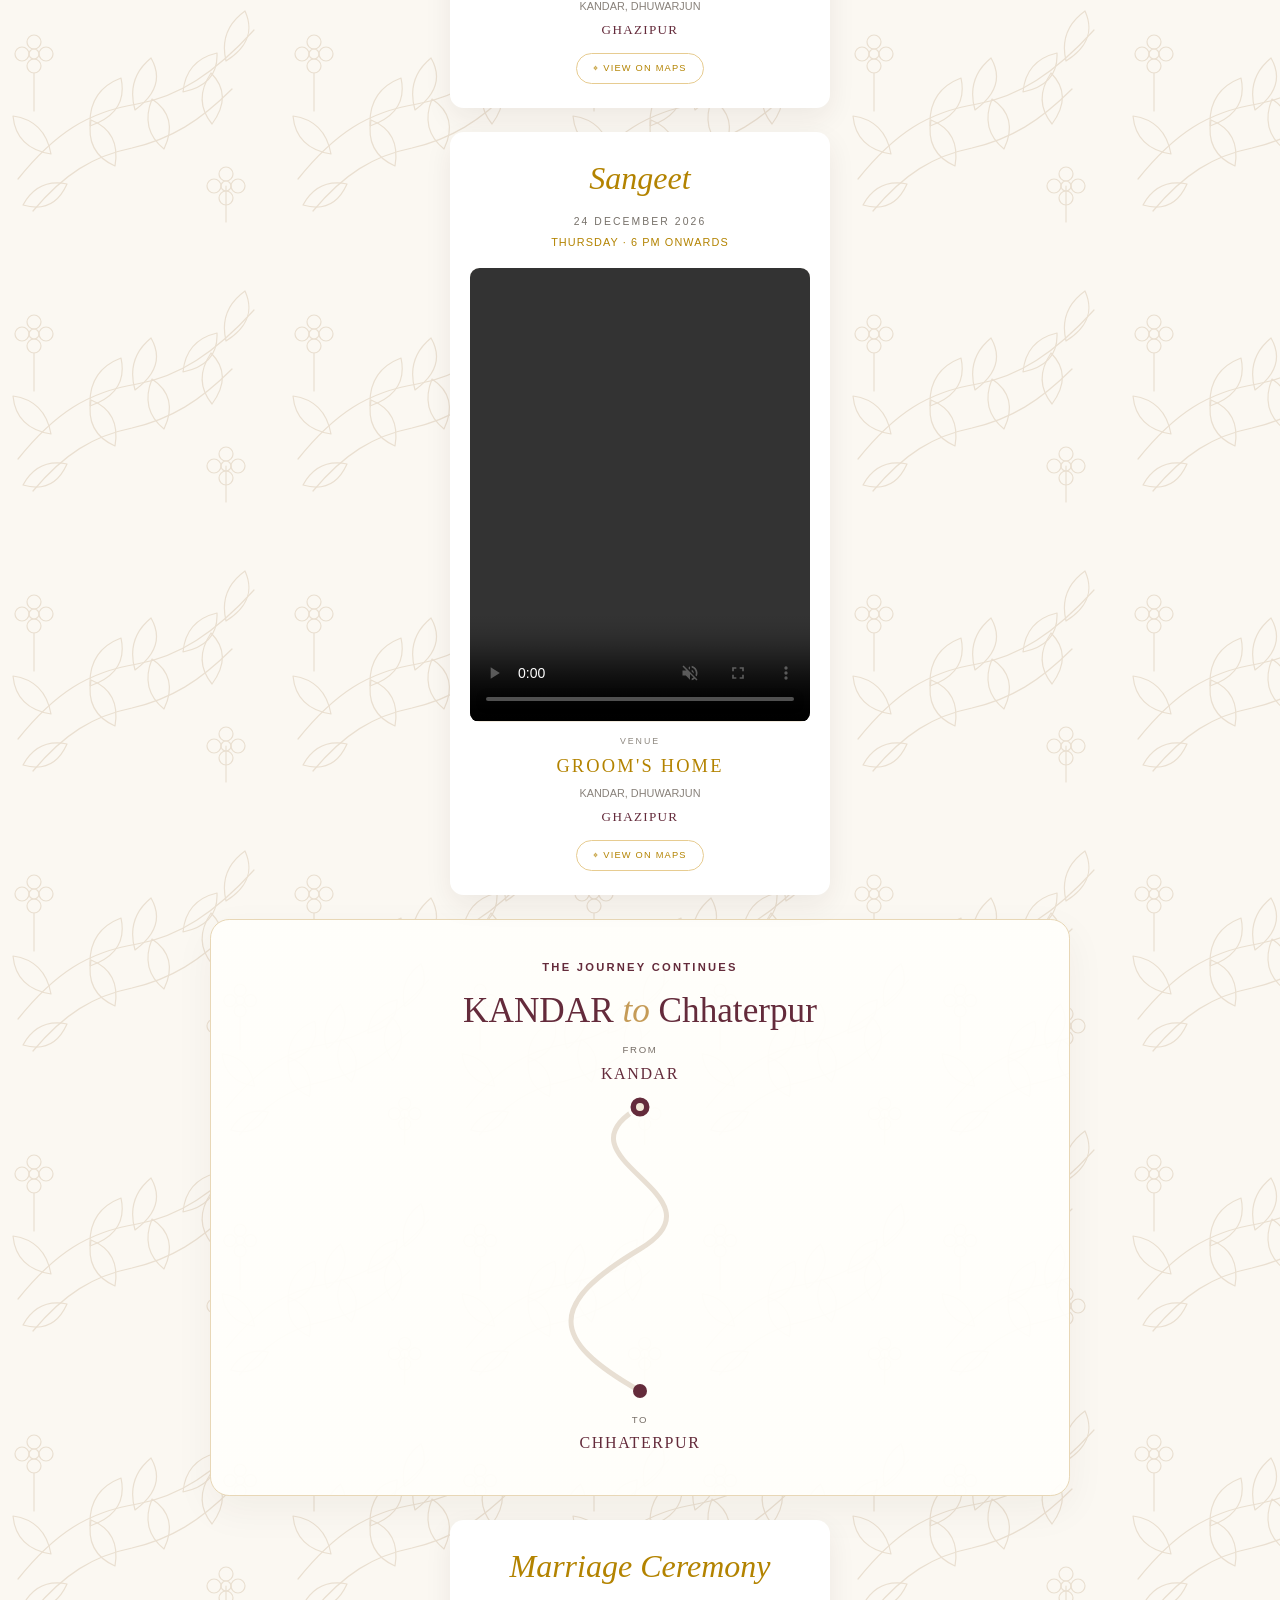
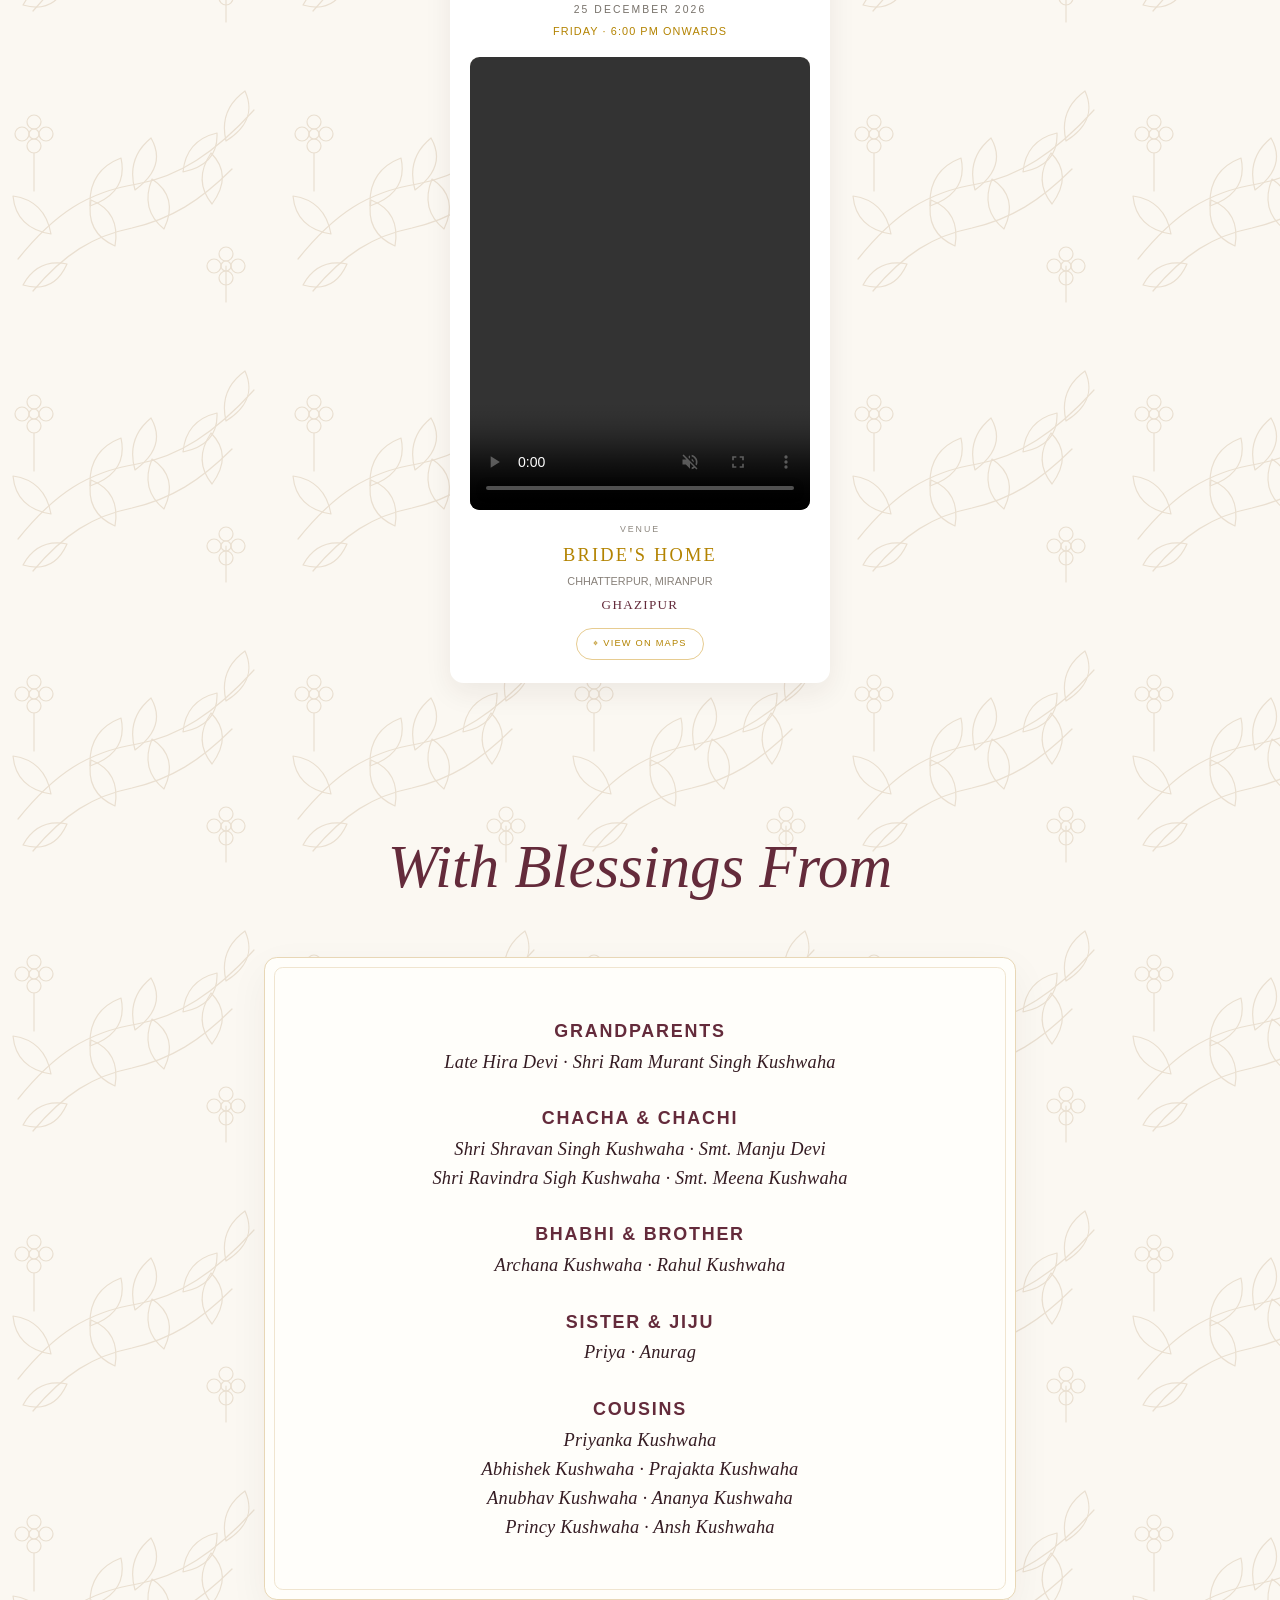
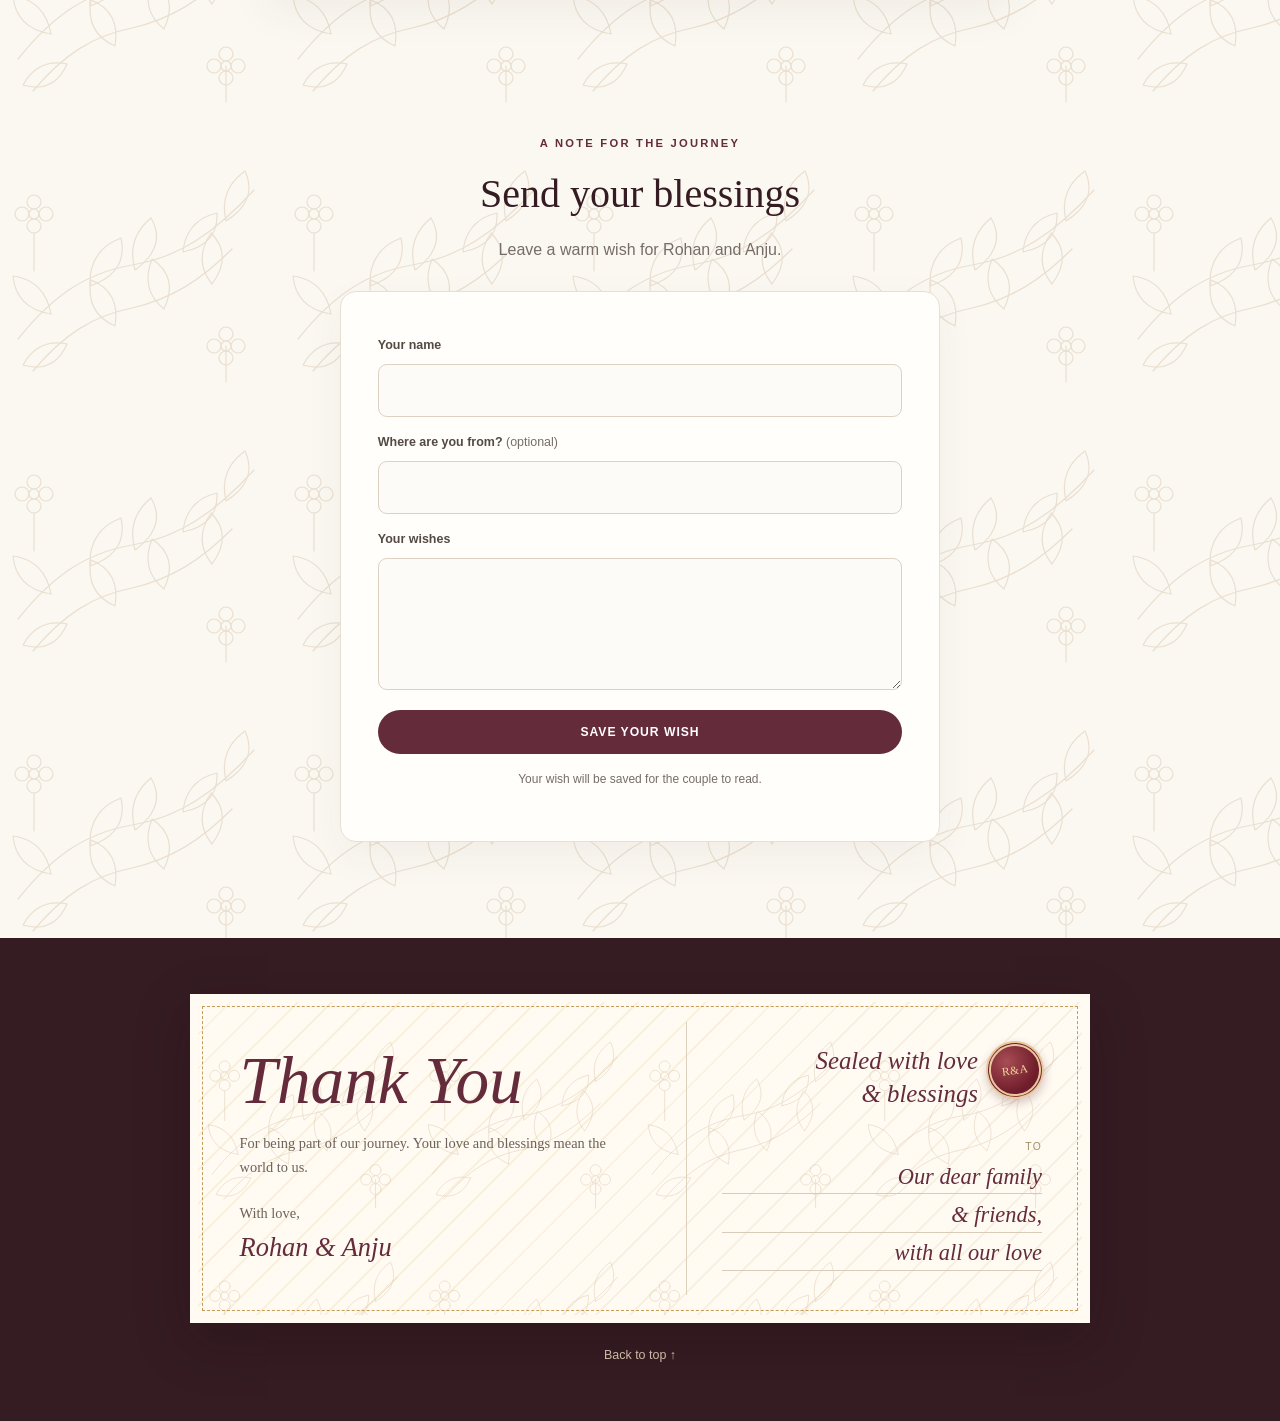
==== commit 2384b14c: "Add explicit launch journey gate Co-authored-by: Copilot <223556219+Copilot@users.noreply.github.com" ====
--- a/index.html
+++ b/index.html
@@ -6,11 +6,11 @@
   <meta name="theme-color" content="#642b3b">
   <meta name="description" content="Loading wedding invitation details…">
   <title>Loading wedding invitation…</title>
-  <link rel="stylesheet" href="style.css?v=25">
-  <script src="script.js?v=37" defer></script>
+  <link rel="stylesheet" href="style.css?v=27">
+  <script src="script.js?v=39" defer></script>
 </head>
 <body>
-  <audio id="launchMusic" src="assets/music/launch.mp3?v=1" preload="auto" loop muted></audio>
+  <audio id="launchMusic" src="assets/music/launch.mp3?v=1" preload="auto" loop></audio>
   <div class="intro-gate" id="introGate" role="dialog" aria-modal="true" aria-label="Wedding invitation opening video">
     <video class="launch-video-backdrop" id="launchVideoBackdrop" muted playsinline preload="auto" aria-hidden="true" tabindex="-1">
       <source src="assets/Video/Launch.mp4" type="video/mp4">
@@ -19,9 +19,10 @@
       <source src="assets/Video/Launch.mp4" type="video/mp4">
       Your browser does not support video playback.
     </video>
-    <button class="skip-launch-button" id="skipLaunchButton" type="button">Skip</button>
-    <div class="intro-video-controls">
+    <button class="skip-launch-button" id="skipLaunchButton" type="button" hidden>Skip</button>
+    <div class="intro-video-controls intro-video-controls--launch" id="introVideoControls">
       <p class="visually-hidden" id="launchVideoStatus" role="status" aria-live="polite" hidden></p>
+      <button class="button button-gold" id="launchJourneyButton" type="button">Launch the Journey</button>
       <button class="button button-gold" id="continueButton" type="button" hidden>Open the invitation</button>
     </div>
   </div>
@@ -29,7 +30,7 @@
   <div class="hearts hearts--fixed" data-hearts aria-hidden="true"></div>
   <audio id="backgroundMusic" src="assets/music/invitation.mp3" preload="none" loop></audio>
   <p class="visually-hidden" id="musicStatus" role="status" aria-live="polite"></p>
-  <button class="music-toggle is-muted" id="musicToggle" type="button" aria-pressed="false" aria-label="Play music" title="Play music">
+  <button class="music-toggle is-muted" id="musicToggle" type="button" aria-pressed="false" aria-label="Play music" title="Play music" hidden>
     <svg viewBox="0 0 24 24" fill="none" stroke="currentColor" stroke-width="2" stroke-linecap="round" stroke-linejoin="round" aria-hidden="true">
       <path d="M9 18V5l12-2v13"></path>
       <circle cx="6" cy="18" r="3"></circle>
--- a/style.css
+++ b/style.css
@@ -69,6 +69,7 @@
 .skip-launch-button:hover { background: rgb(100 43 59 / 88%); }
 .skip-launch-button:focus-visible { outline: 3px solid #d9b976; outline-offset: 3px; }
 .intro-video-controls { position: absolute; z-index: 1; right: 0; bottom: clamp(1.25rem, 5vh, 3rem); left: 0; display: grid; justify-items: center; padding: 0 1rem; }
+.intro-video-controls--launch { top: 0; bottom: 0; align-content: center; }
 .intro-video-controls [hidden] { display: none !important; }
 .visually-hidden { position: absolute; width: 1px; height: 1px; padding: 0; margin: -1px; overflow: hidden; clip: rect(0, 0, 0, 0); white-space: nowrap; border: 0; }
 body.intro-locked { overflow: hidden; }
@@ -573,6 +574,7 @@
   cursor: pointer;
   transition: background 160ms ease, transform 160ms ease;
 }
+.music-toggle[hidden] { display: none; }
 .music-toggle:hover { transform: translateY(-2px); background: var(--burgundy-dark); }
 .music-toggle:focus-visible { outline: 3px solid #d9b976; outline-offset: 3px; }
 .music-toggle svg { width: 1.25rem; height: 1.25rem; }
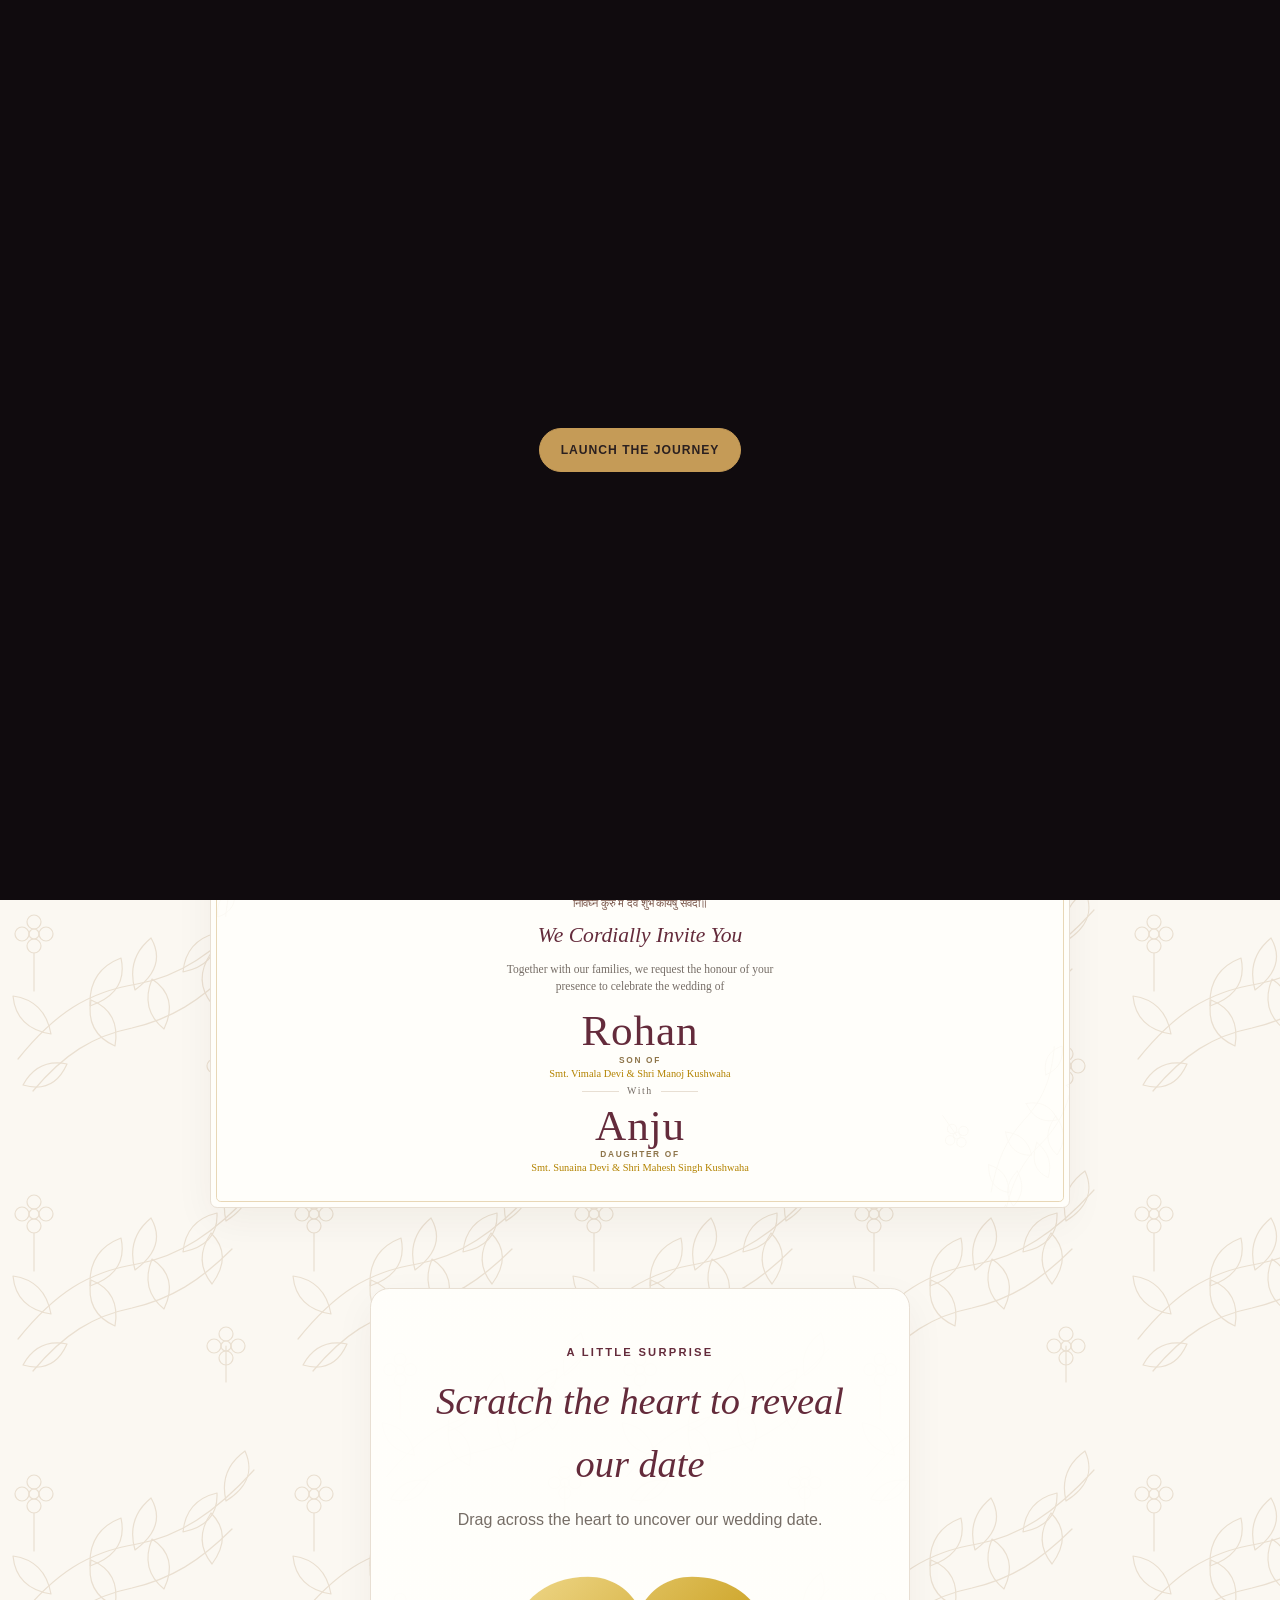
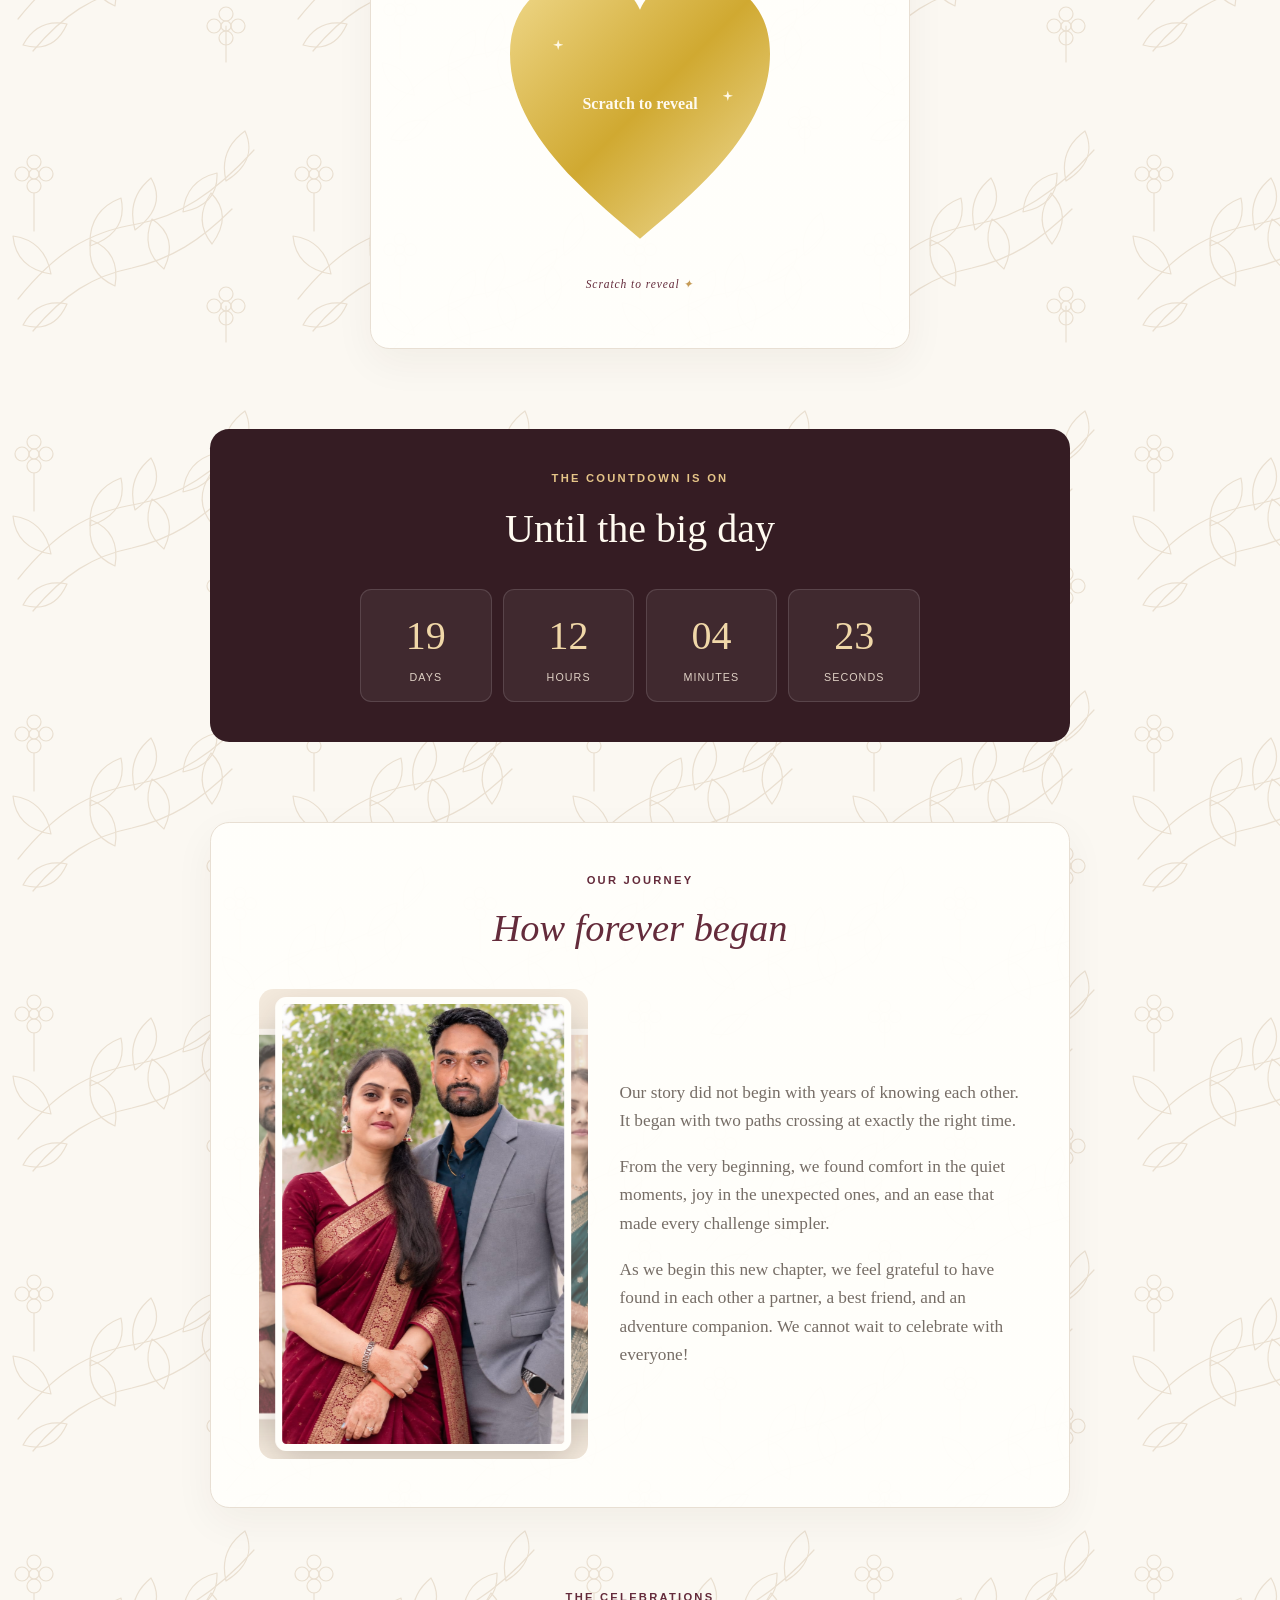
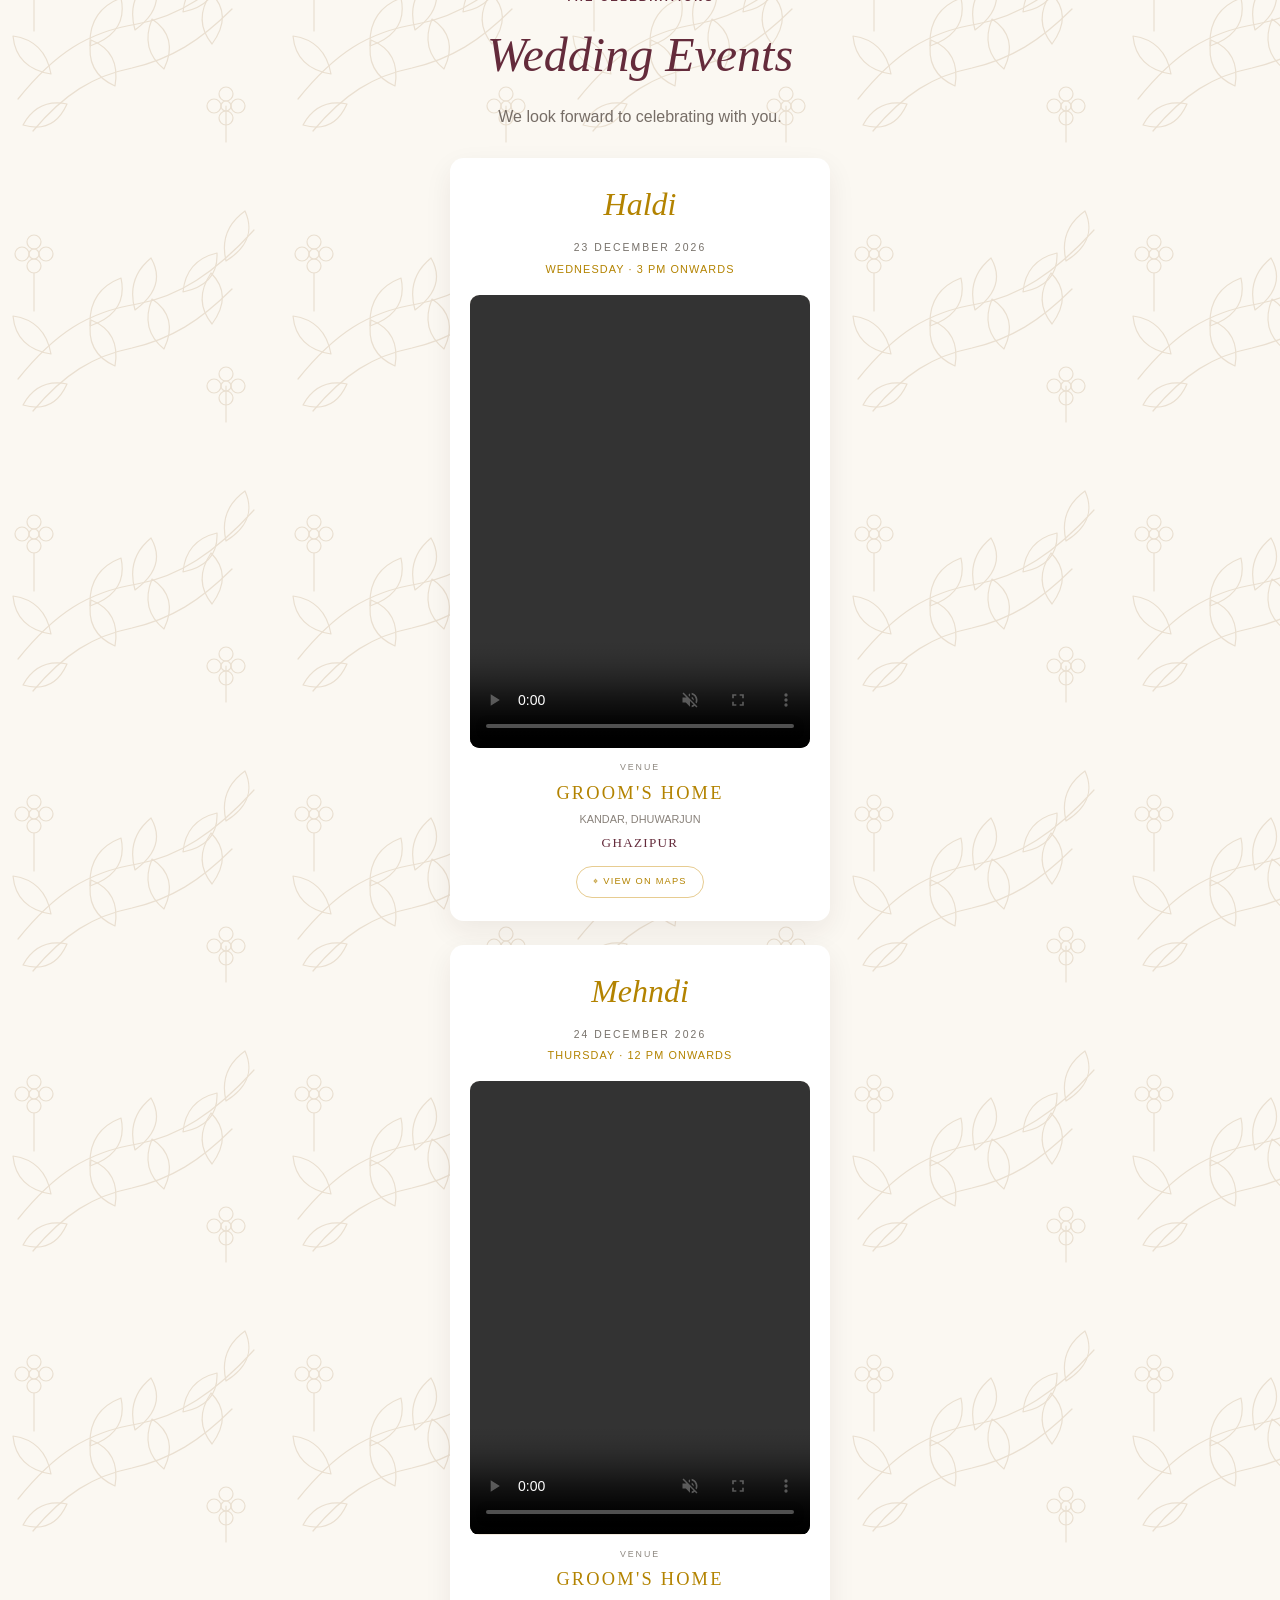
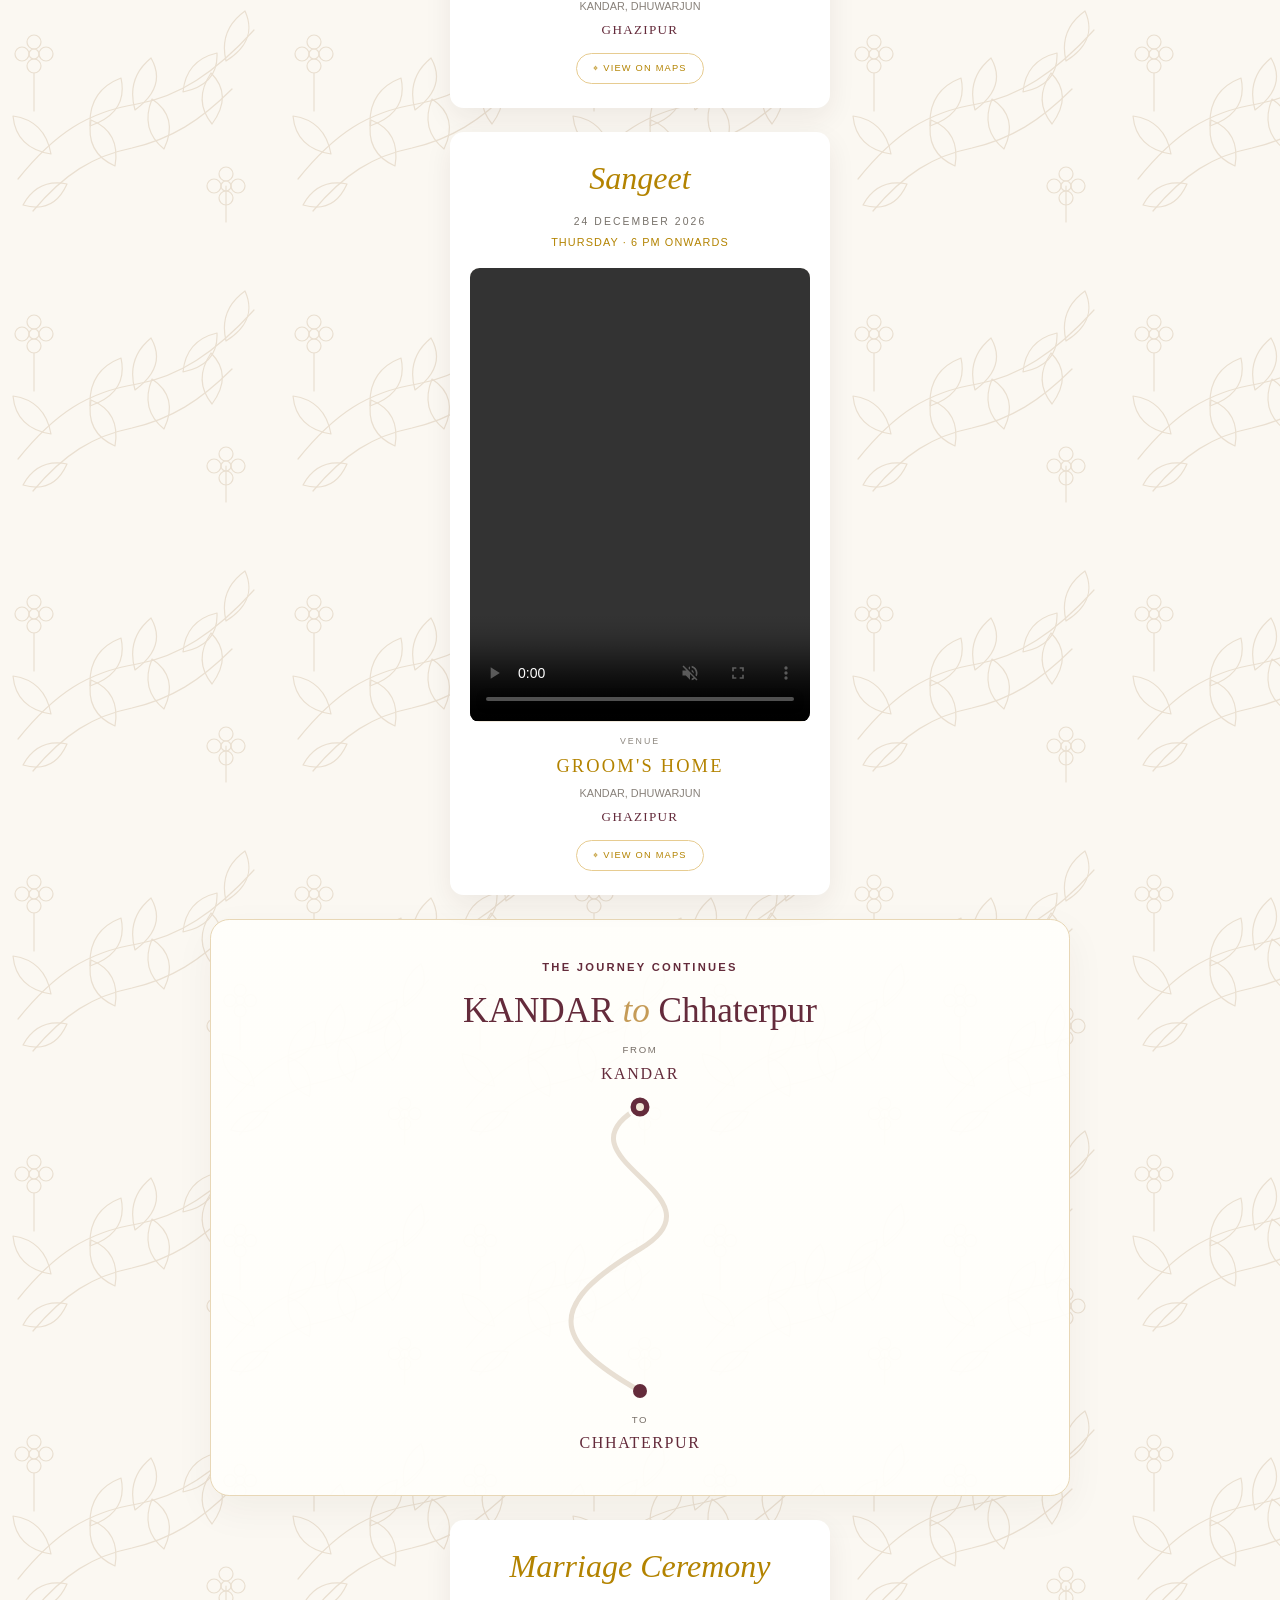
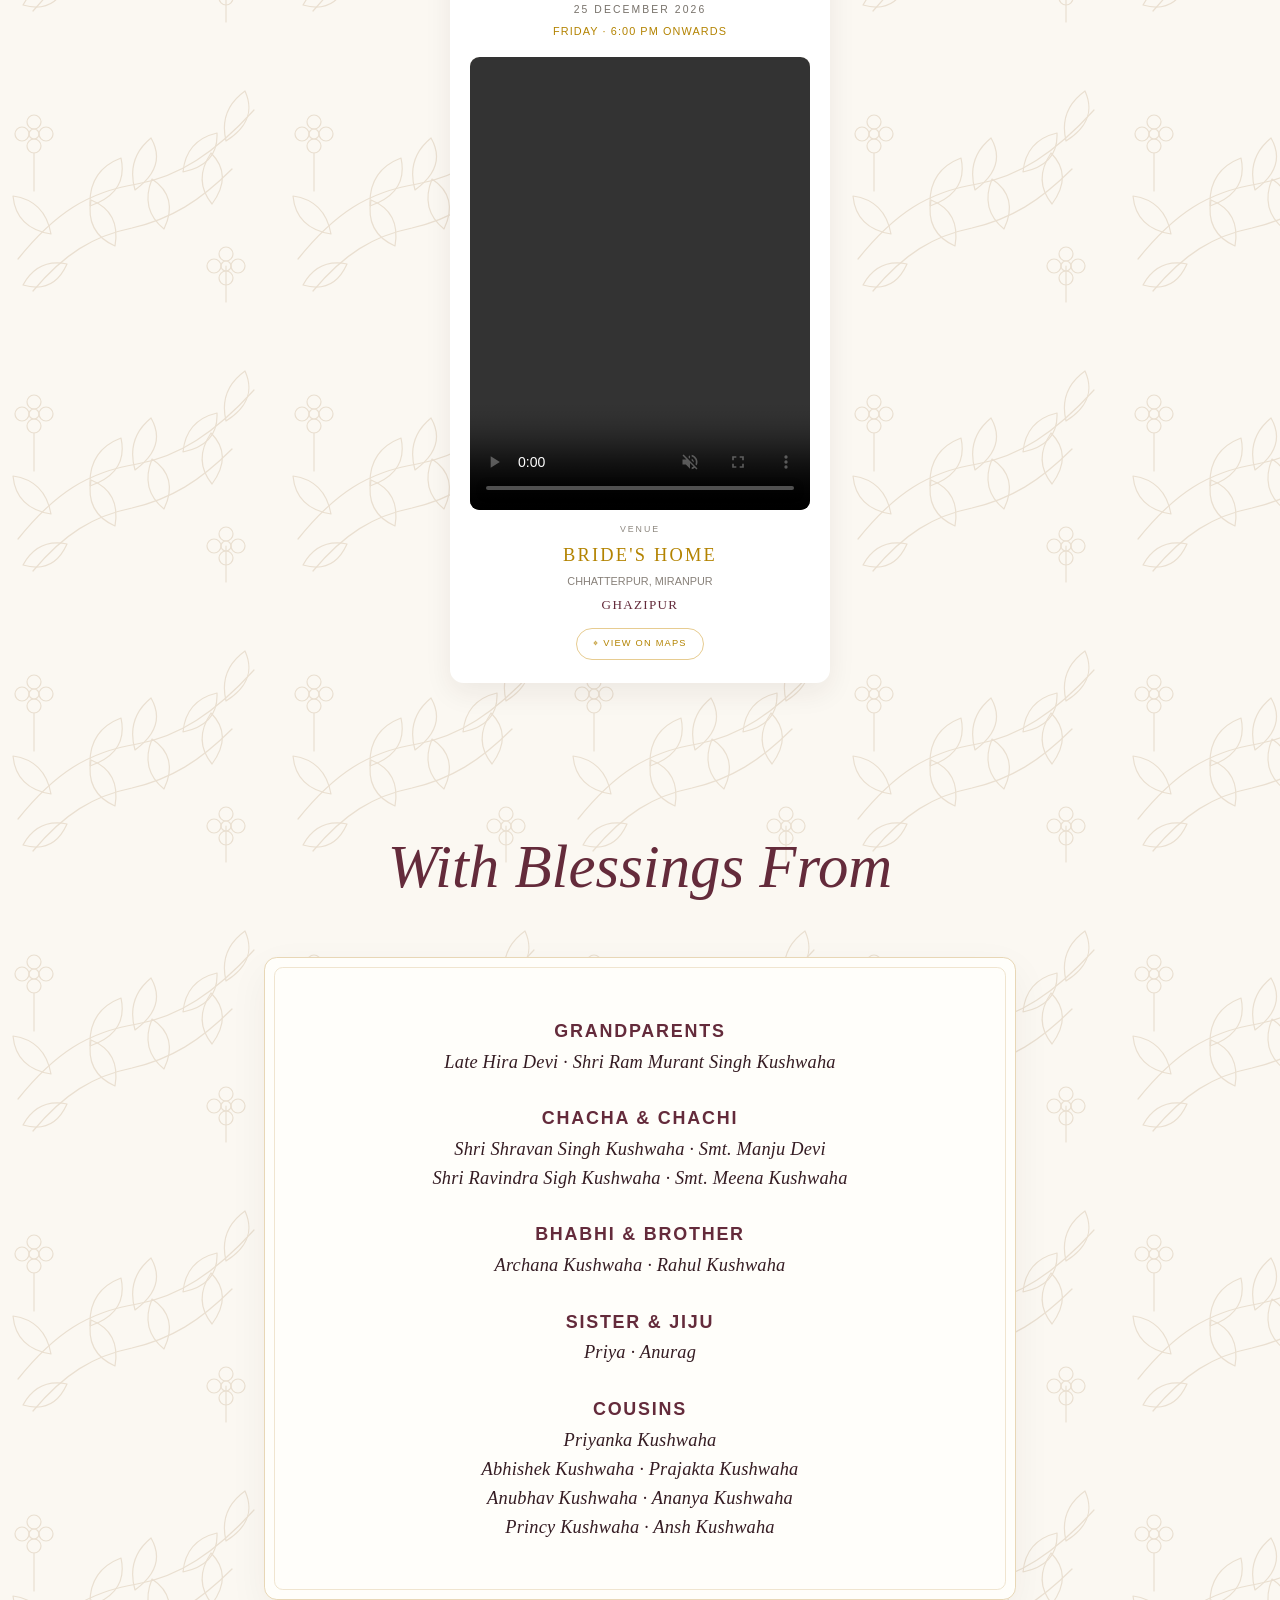
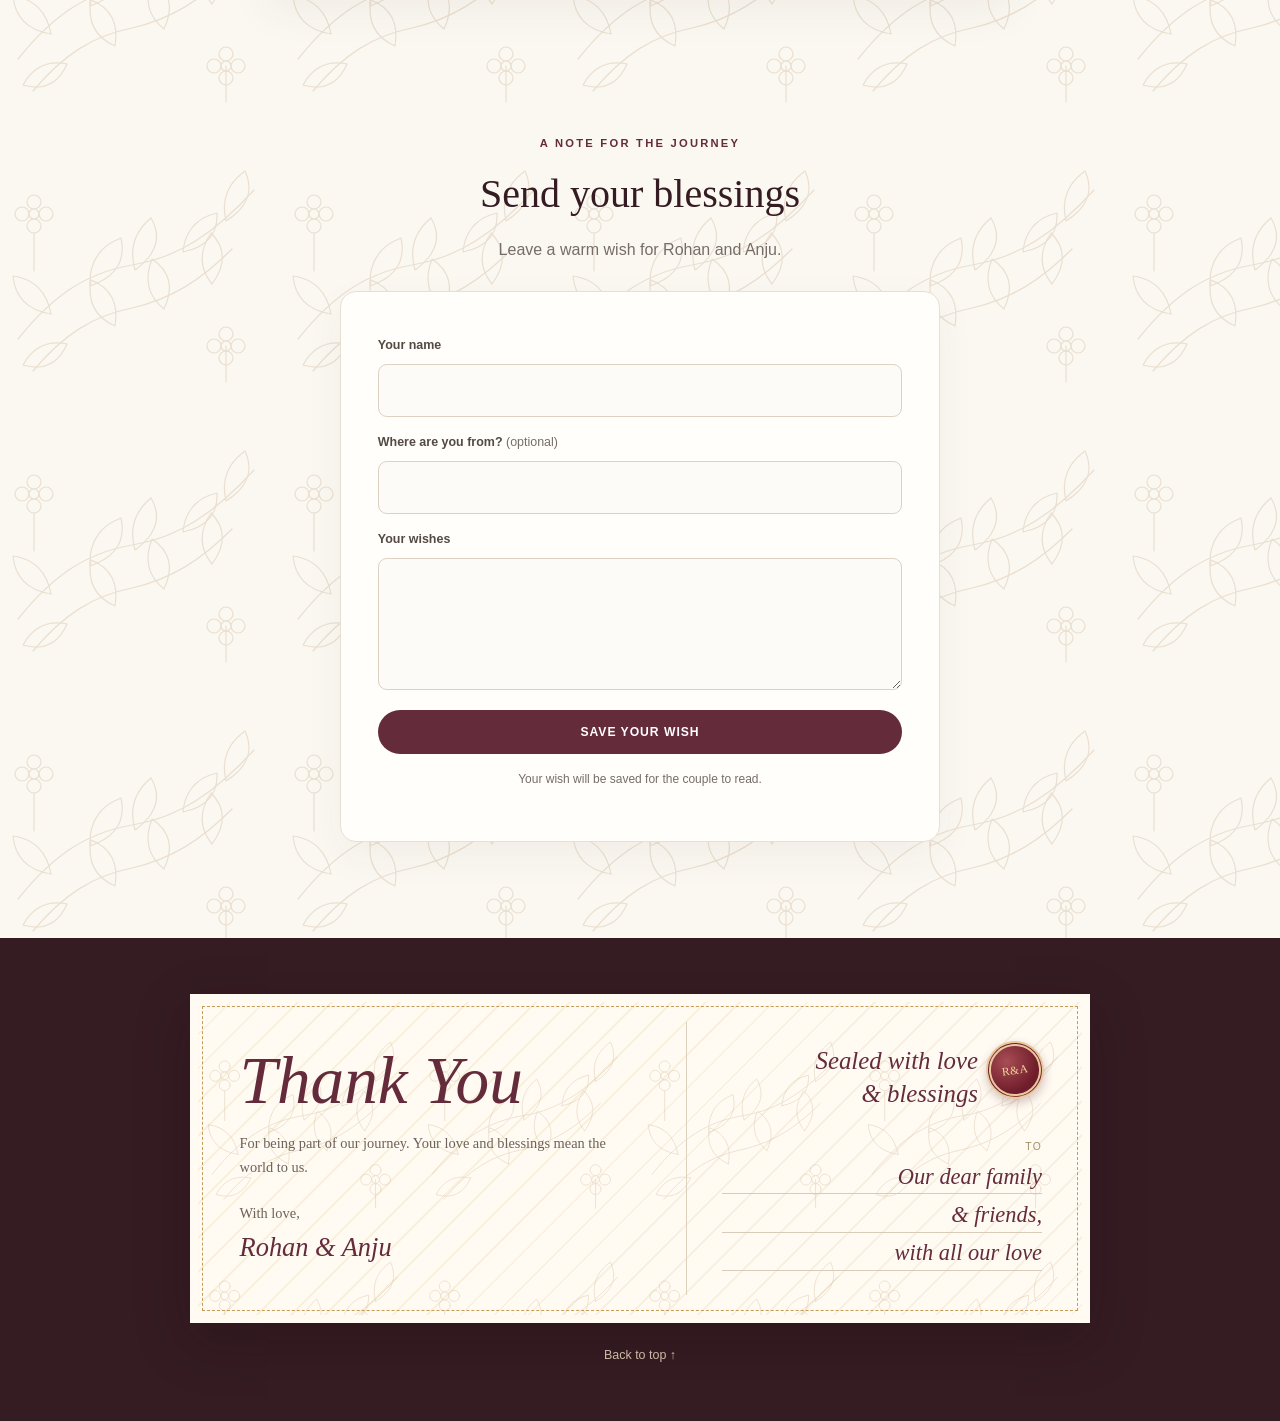
==== commit 233c5d99: "Add admin logout and update deployment docs Co-authored-by: Copilot <223556219+Copilot@users.noreply" ====
--- a/index.html
+++ b/index.html
@@ -125,9 +125,9 @@
       <h2>How forever began</h2>
       <div class="story-layout">
         <div class="story-gallery" aria-hidden="true">
-          <img src="assets/images/Our Story/image1.svg" alt="" class="story-art is-active">
-          <img src="assets/images/Our Story/image2.svg" alt="" class="story-art is-next">
-          <img src="assets/images/Our Story/image3.svg" alt="" class="story-art is-previous">
+          <img src="assets/images/Our Story/image1.jpeg" alt="" class="story-art is-active">
+          <img src="assets/images/Our Story/image2.jpeg" alt="" class="story-art is-next">
+          <img src="assets/images/Our Story/image3.jpeg" alt="" class="story-art is-previous">
         </div>
         <div class="story-copy">
           <p>Our story did not begin with years of knowing each other. It began with two paths crossing at exactly the right time.</p>
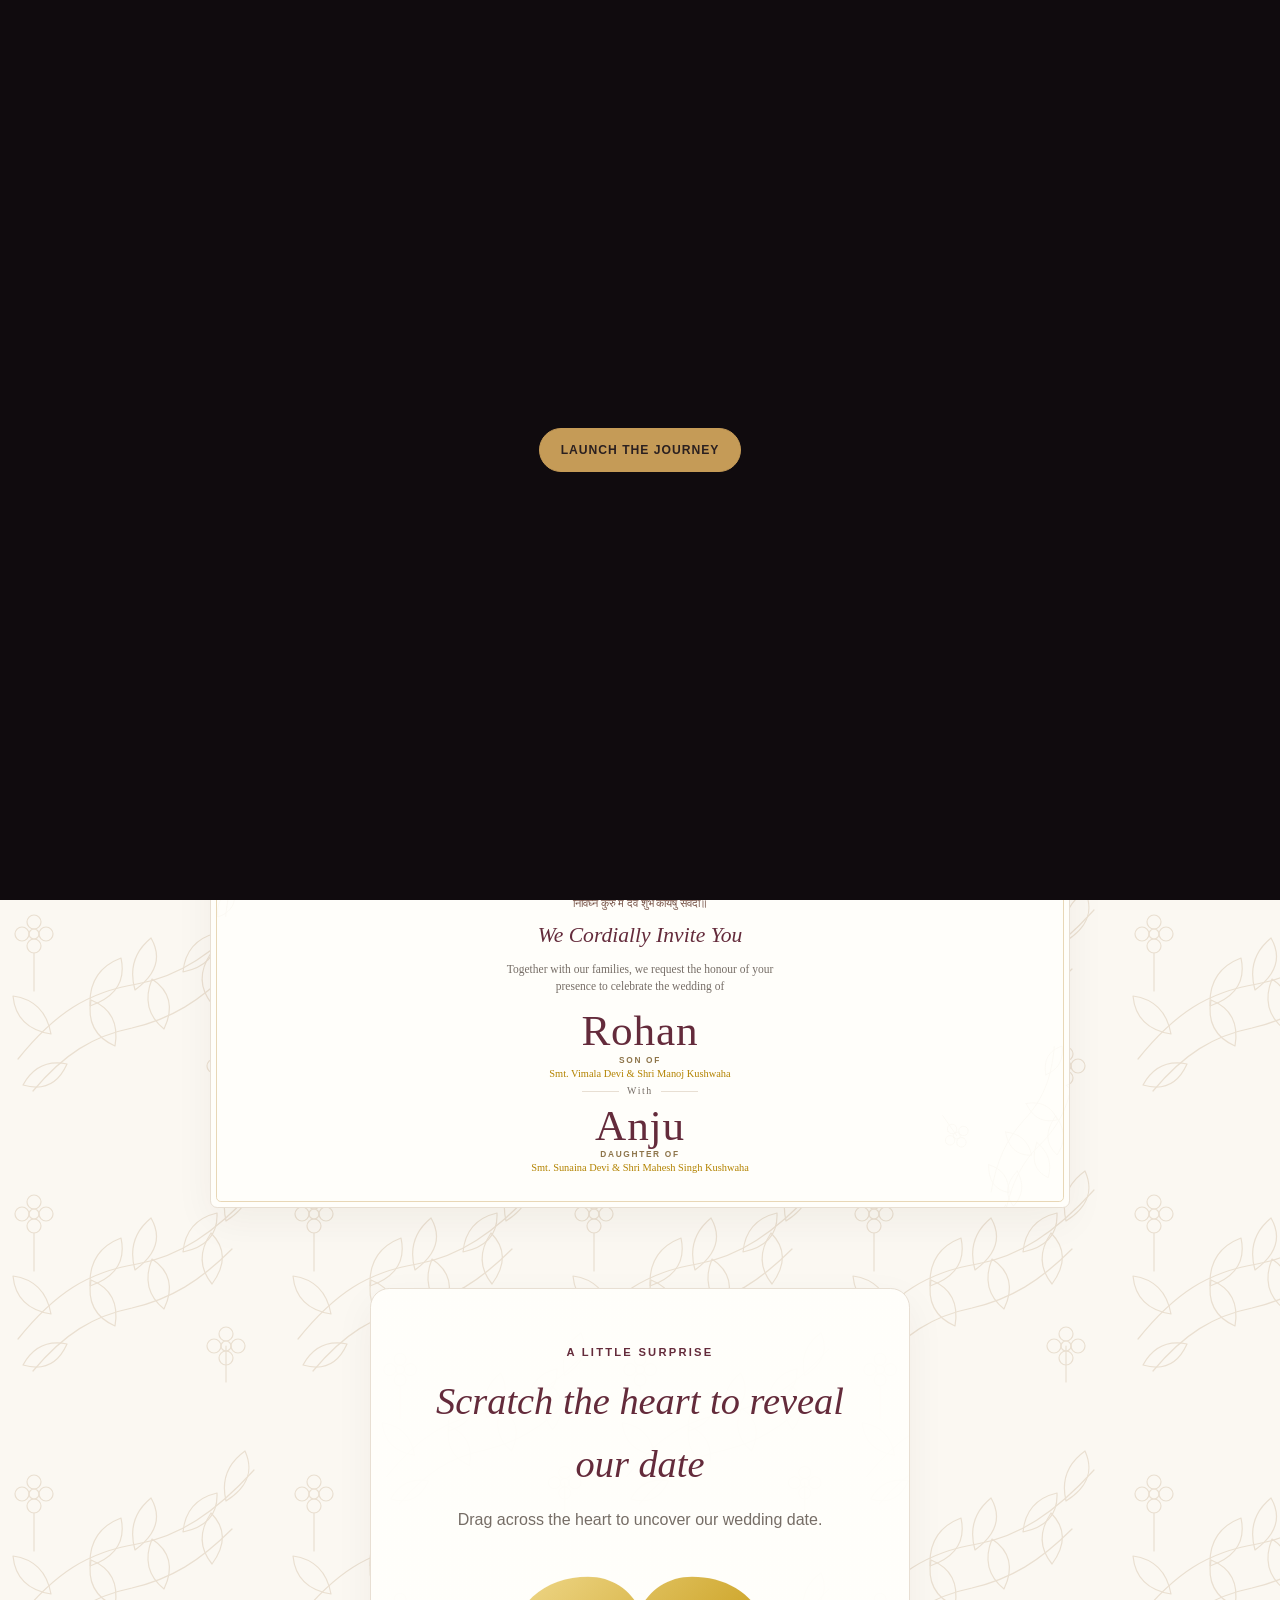
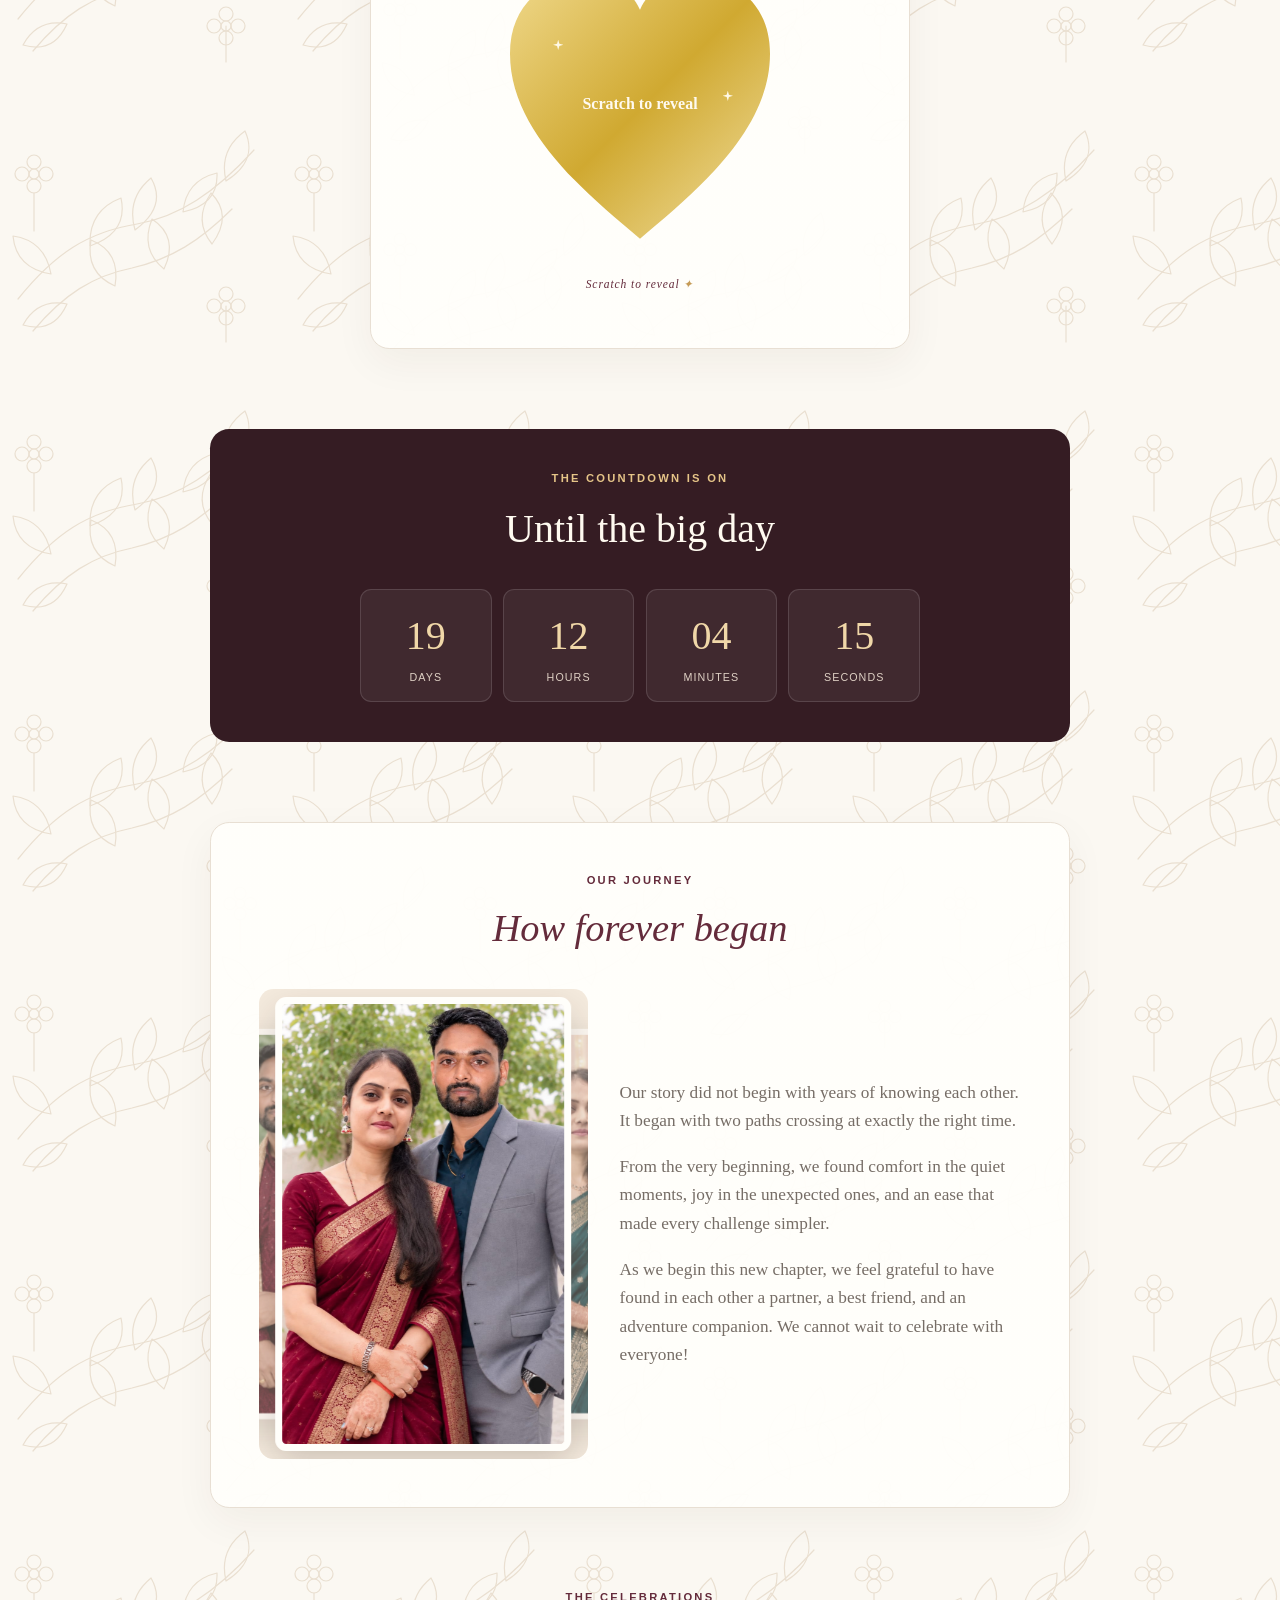
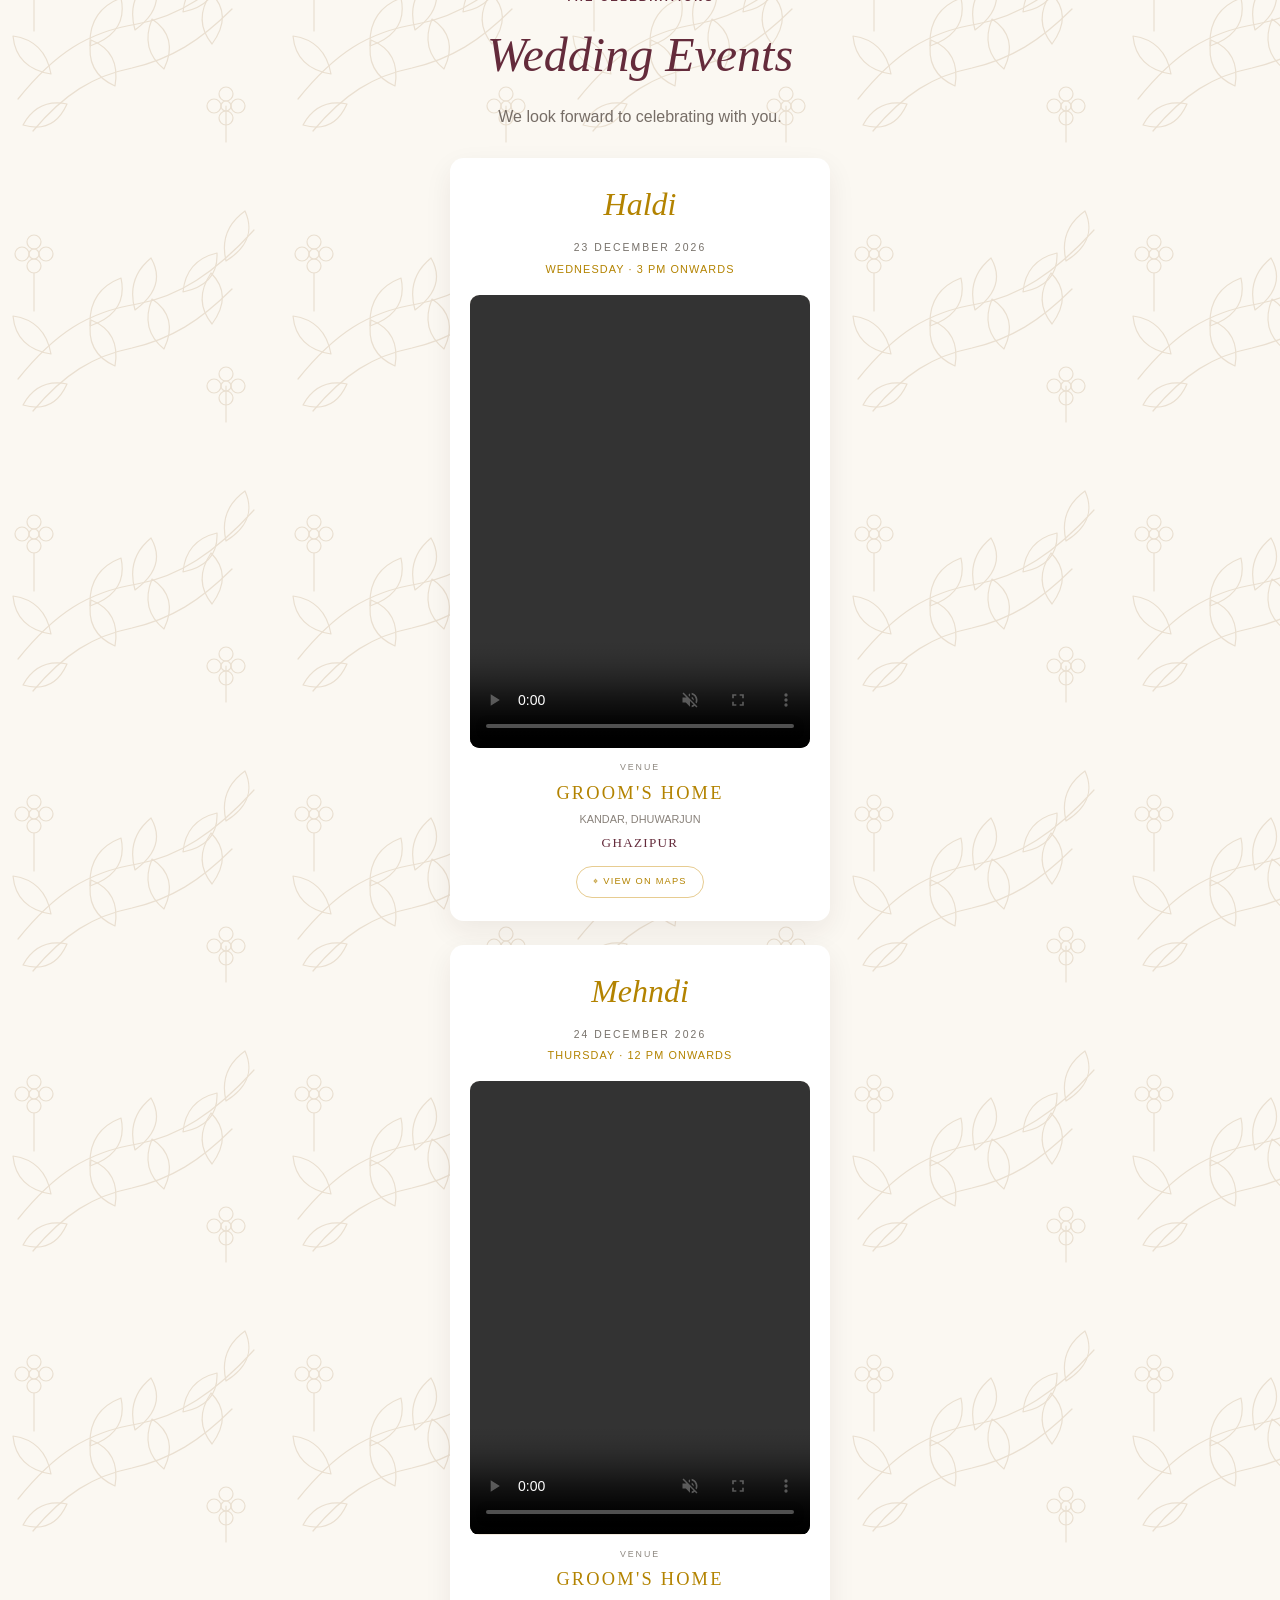
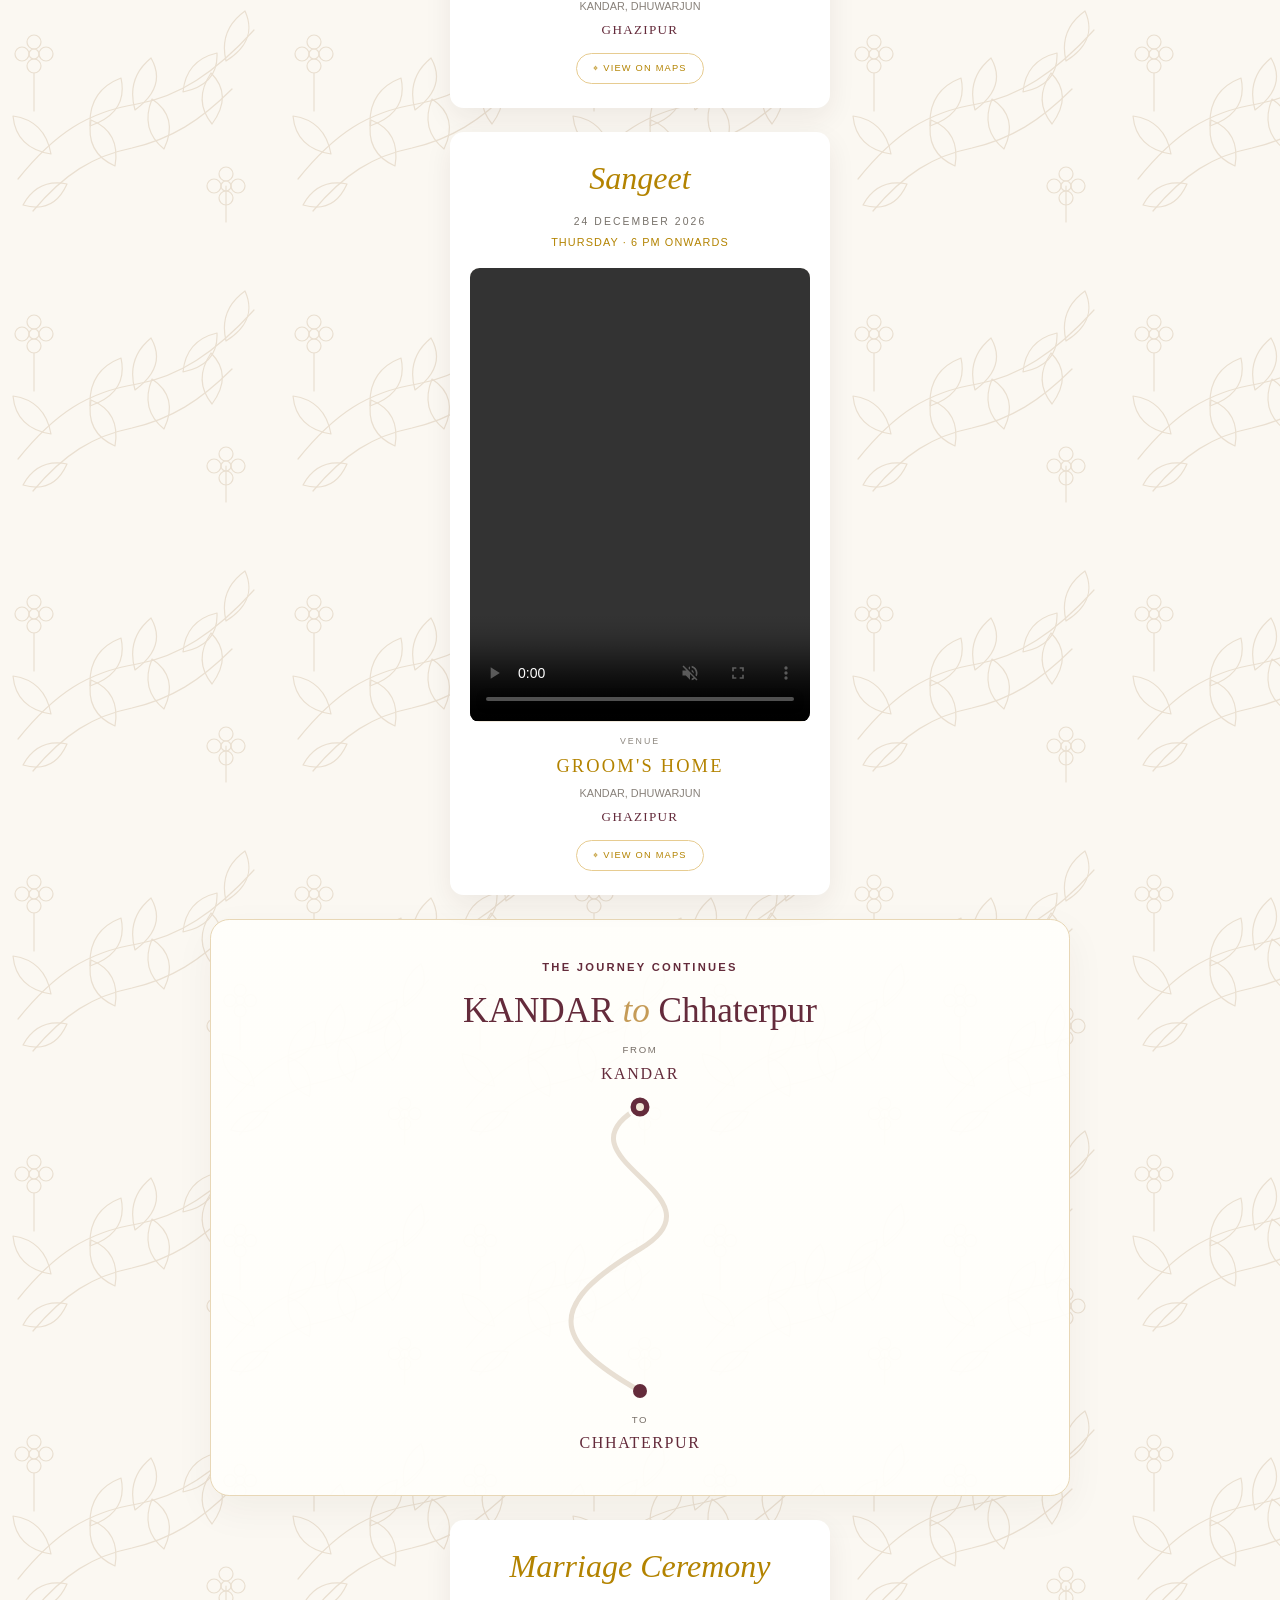
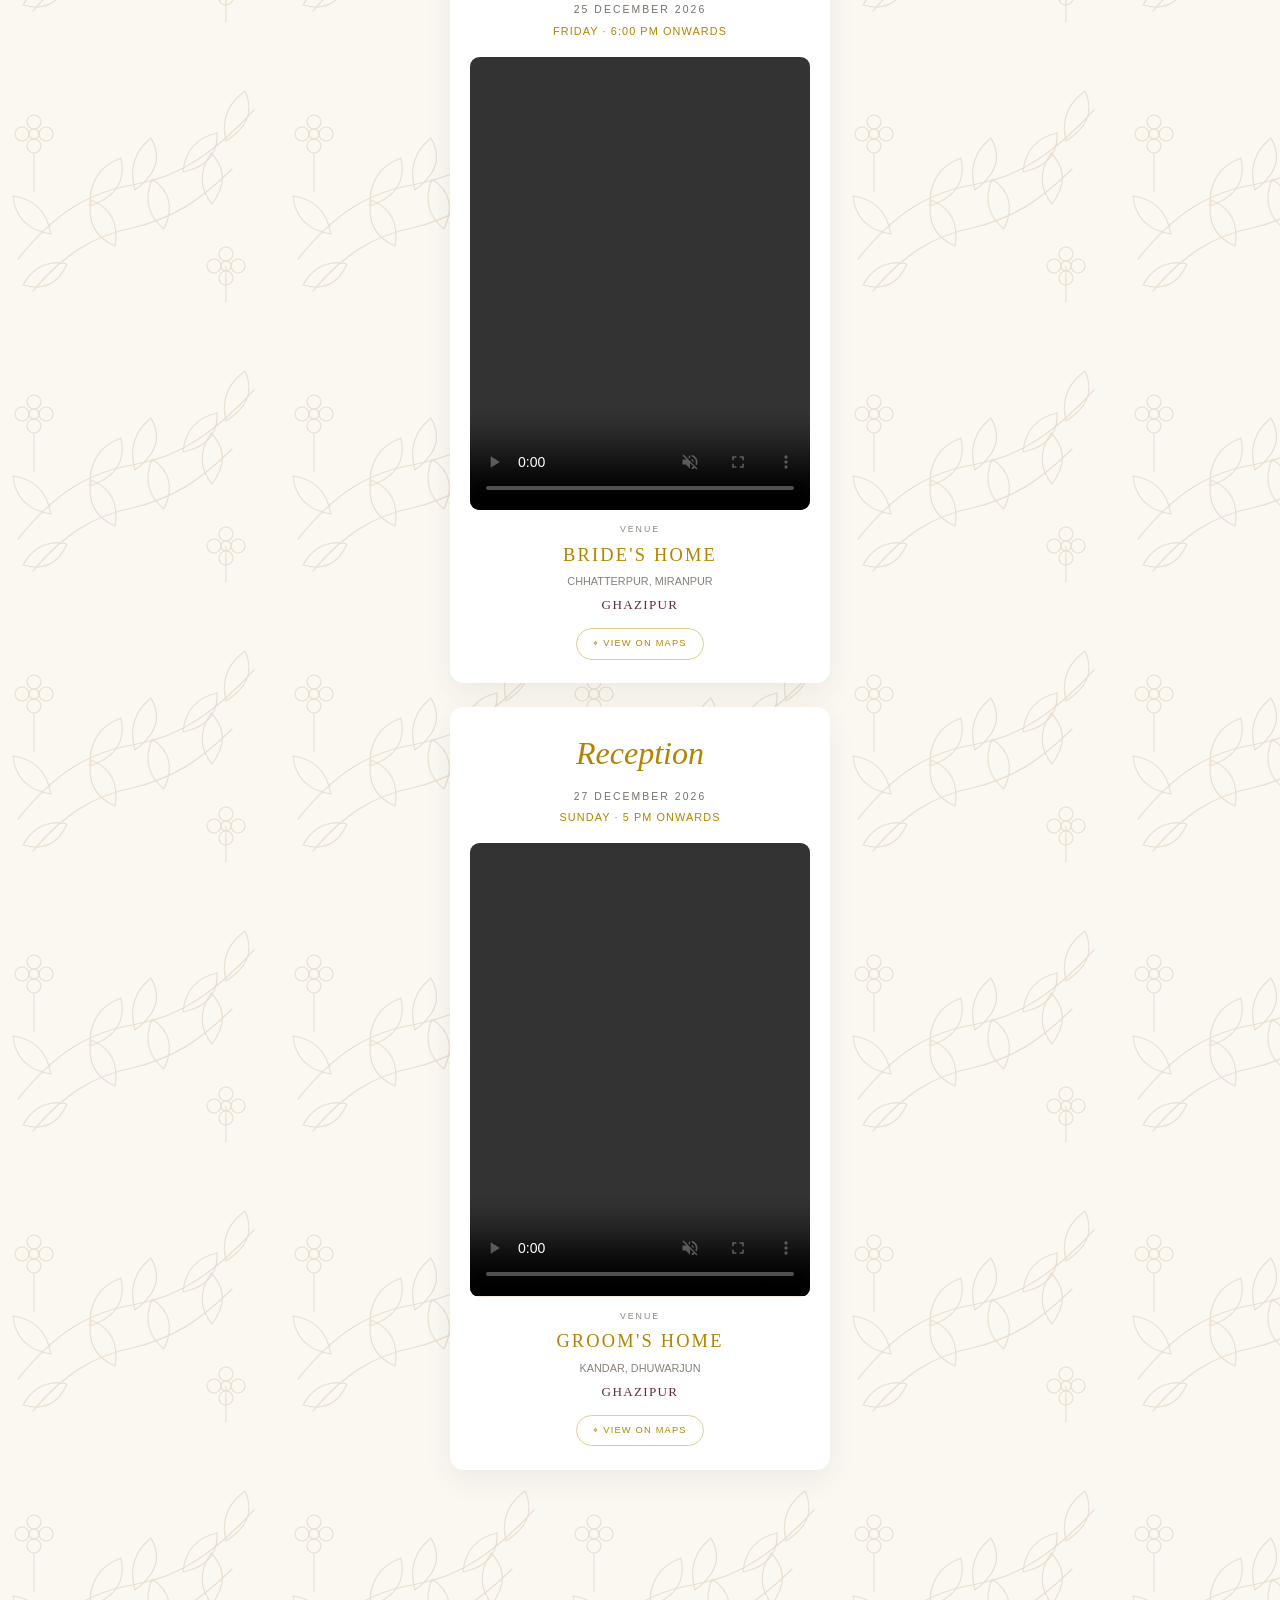
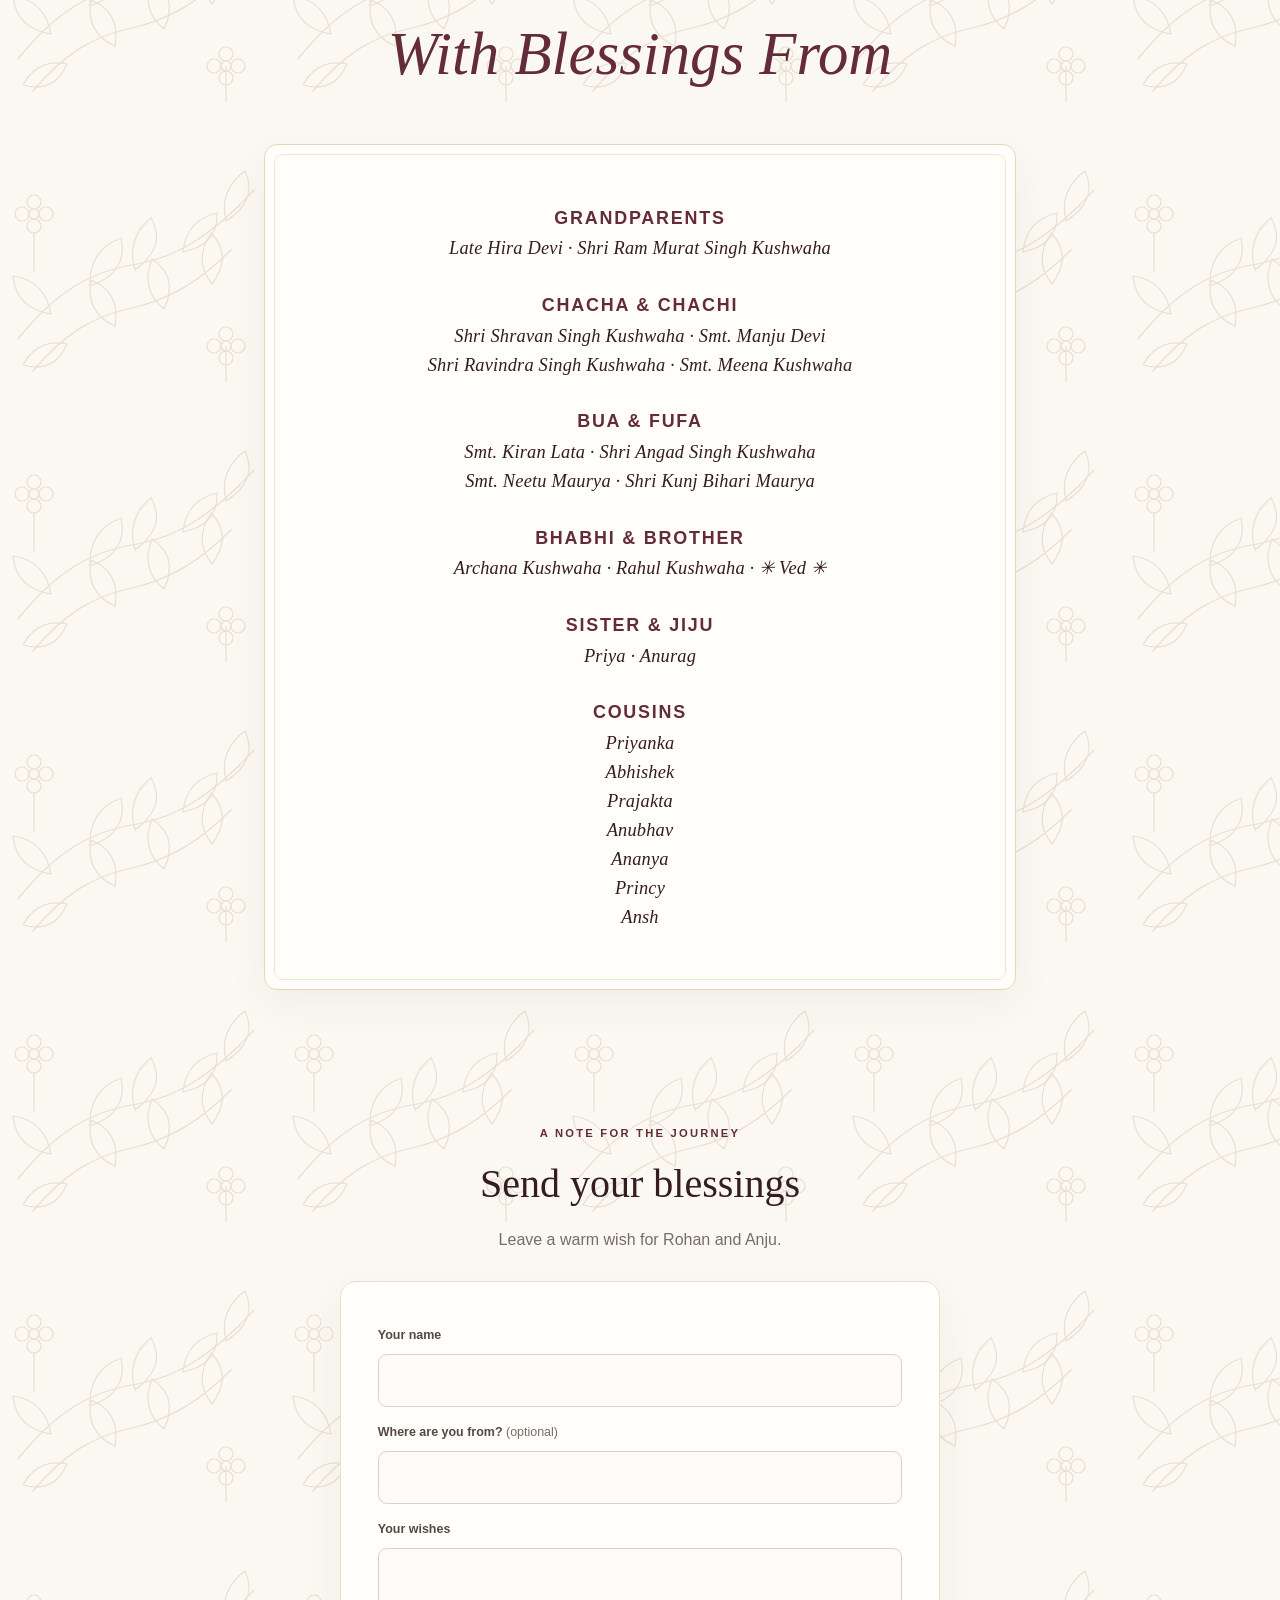
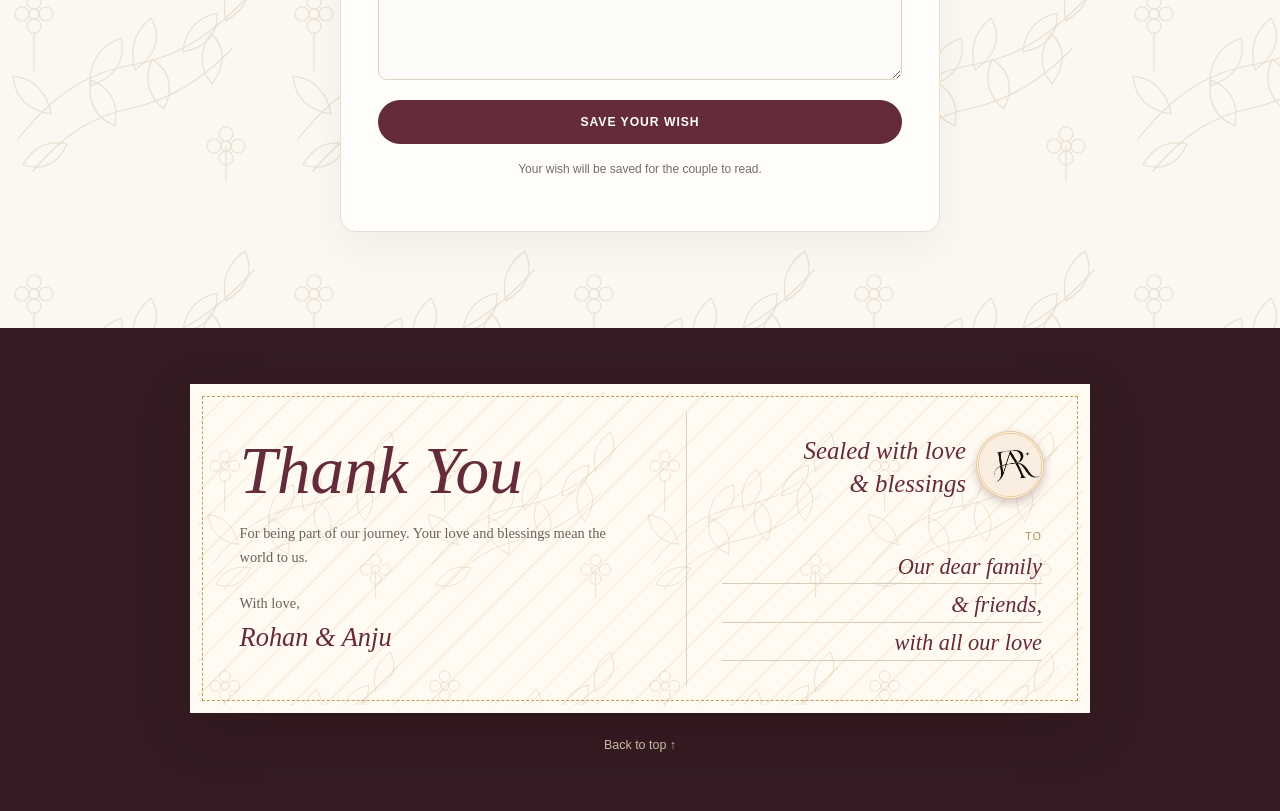
==== commit f4567b6f: "Update wedding visuals and reception details Co-authored-by: Copilot <223556219+Copilot@users.norepl" ====
--- a/index.html
+++ b/index.html
@@ -6,8 +6,8 @@
   <meta name="theme-color" content="#642b3b">
   <meta name="description" content="Loading wedding invitation details…">
   <title>Loading wedding invitation…</title>
-  <link rel="stylesheet" href="style.css?v=27">
-  <script src="script.js?v=39" defer></script>
+  <link rel="stylesheet" href="style.css?v=29">
+  <script src="script.js?v=41" defer></script>
 </head>
 <body>
   <audio id="launchMusic" src="assets/music/launch.mp3?v=1" preload="auto" loop></audio>
@@ -43,7 +43,9 @@
 
   <header class="hero" id="top">
     <nav class="site-nav" aria-label="Main navigation">
-      <a class="brand" href="#top"><span id="brandNames">Loading…</span></a>
+      <a class="brand" href="#top" aria-label="Rohan and Anju home">
+        <img src="assets/images/logo.jpeg" width="48" height="48" alt="">
+      </a>
       <div class="nav-links">
         <a href="#story">Our story</a>
         <a href="#celebrations">Celebrations</a>
@@ -54,7 +56,6 @@
       <p class="eyebrow">Together with our families</p>
       <h1><span id="heroGroomName">Loading…</span> <span class="ampersand">&amp;</span> <span id="heroBrideName">Loading…</span></h1>
       <p class="hero-subtitle">invite you to celebrate their wedding</p>
-      <p class="hero-date" id="weddingHeroDate">Loading wedding details…</p>
       <a class="text-link" href="#invitation">Read the invitation <span aria-hidden="true">↓</span></a>
     </div>
     <div class="hero-bottom" aria-hidden="true"></div>
@@ -209,7 +210,9 @@
       </div>
       <div class="thank-you-address">
         <p class="sealed-message">Sealed with love<br>&amp; blessings</p>
-        <div class="thank-you-seal" aria-hidden="true"><span>Loading…</span></div>
+        <div class="thank-you-seal" aria-hidden="true">
+          <img src="assets/images/logo.jpeg" width="58" height="58" alt="">
+        </div>
         <p class="thank-you-to">To</p>
         <p class="thank-you-recipient">Our dear family</p>
         <p class="thank-you-recipient">&amp; friends,</p>
--- a/style.css
+++ b/style.css
@@ -117,7 +117,20 @@
   padding: 1.4rem 0;
 }
 
-.brand { color: var(--burgundy); font-size: 1.35rem; text-decoration: none; }
+.brand {
+  display: inline-flex;
+  width: 3.5rem;
+  aspect-ratio: 1;
+  align-items: center;
+  justify-content: center;
+  overflow: hidden;
+  border: 1px solid #d6bd82;
+  border-radius: 50%;
+  background: #fbf5e9;
+  box-shadow: 0 3px 12px rgb(52 34 25 / 14%);
+}
+.brand img { display: block; width: 100%; height: 100%; object-fit: cover; transform: scale(1.45); }
+.brand:focus-visible { outline: 3px solid #d9b976; outline-offset: 3px; }
 .nav-links { display: flex; gap: clamp(1rem, 3vw, 2.5rem); }
 .nav-links a { color: #684c43; font-size: 0.82rem; text-decoration: none; }
 .nav-links a:hover, .nav-links a:focus-visible { color: var(--gold-pale); text-decoration: underline; }
@@ -148,7 +161,6 @@
 .eyebrow { margin-bottom: 0.5rem; color: var(--burgundy); font-size: 0.7rem; font-weight: 700; letter-spacing: 0.2em; text-transform: uppercase; }
 .hero .eyebrow { color: #96785f; }
 .hero-subtitle { margin: 1.4rem 0 0.5rem; color: #674a43; font-family: var(--serif); font-size: clamp(1.15rem, 3vw, 1.6rem); font-style: italic; }
-.hero-date { margin-bottom: 2rem; color: #866038; font-size: 0.82rem; letter-spacing: 0.11em; text-transform: uppercase; }
 .text-link { color: #f2e7dc; font-size: 0.76rem; letter-spacing: 0.08em; text-decoration: none; text-transform: uppercase; }
 .hero .text-link { color: var(--burgundy); }
 .text-link span { display: inline-block; margin-left: 0.35rem; animation: scroll-cue 1.8s ease-in-out infinite; }
@@ -643,18 +655,18 @@
   top: 1.2rem;
   right: 1.2rem;
   display: grid;
-  width: 58px;
-  height: 58px;
+  width: 68px;
+  height: 68px;
   place-items: center;
-  border: 5px double #e8c9a0;
+  overflow: hidden;
+  border: 3px double #e8c9a0;
   border-radius: 50%;
-  background: radial-gradient(circle at 35% 30%, #a84d54, #6f1d2b 68%);
+  background: #fbf5e9;
   box-shadow: 0 4px 10px rgb(76 31 39 / 24%);
-  color: #f2d79a;
   transform: rotate(-8deg);
 }
-.thank-you-seal span { font-family: var(--serif); font-size: 0.72rem; letter-spacing: 0.04em; }
-.sealed-message { padding-right: 64px; }
+.thank-you-seal img { width: 100%; height: 100%; object-fit: cover; transform: scale(1.45); }
+.sealed-message { padding-right: 76px; }
 .thank-you-to { width: 100%; margin: 0.5rem 0 0.15rem !important; color: #a58f65; font-size: 0.65rem; letter-spacing: 0.12em; text-transform: uppercase; }
 .thank-you-recipient { width: 100%; margin: 0.12rem 0 !important; border-bottom: 1px solid #d8cbb7; font-family: "Segoe Script", "Brush Script MT", cursive; font-size: clamp(1.05rem, 3vw, 1.4rem); font-style: italic; line-height: 1.5; }
 .back-to-top { margin-top: 0.2rem; color: #dccbb5; font-size: 0.78rem; text-decoration: none; }
@@ -670,6 +682,7 @@
   .hero::before { left: -0.5rem; }
   .hero::after { right: -0.5rem; }
   .site-nav { width: calc(100% - 2rem); }
+  .brand { width: 3rem; }
   .nav-links { gap: 0.8rem; }
   .nav-links a { font-size: 0.68rem; }
   .hero-content { padding-bottom: 9rem; }
@@ -678,8 +691,8 @@
   .thank-you-copy { min-height: 190px; padding: 1.2rem 1.1rem; border-right: 0; border-bottom: 1px solid #ddd0bd; text-align: center; }
   .thank-you-copy > p { margin-right: auto; margin-left: auto; }
   .thank-you-address { min-height: 210px; padding: 1.2rem 1.1rem; }
-  .thank-you-seal { top: 0.9rem; right: 0.8rem; width: 50px; height: 50px; }
-  .sealed-message { padding-right: 58px; }
+  .thank-you-seal { top: 0.9rem; right: 0.8rem; width: 60px; height: 60px; }
+  .sealed-message { padding-right: 68px; }
   .story-layout { grid-template-columns: 1fr; gap: 1rem; }
   .story-gallery { height: clamp(320px, 80vw, 420px); }
   .story-art { width: min(68%, 280px); }
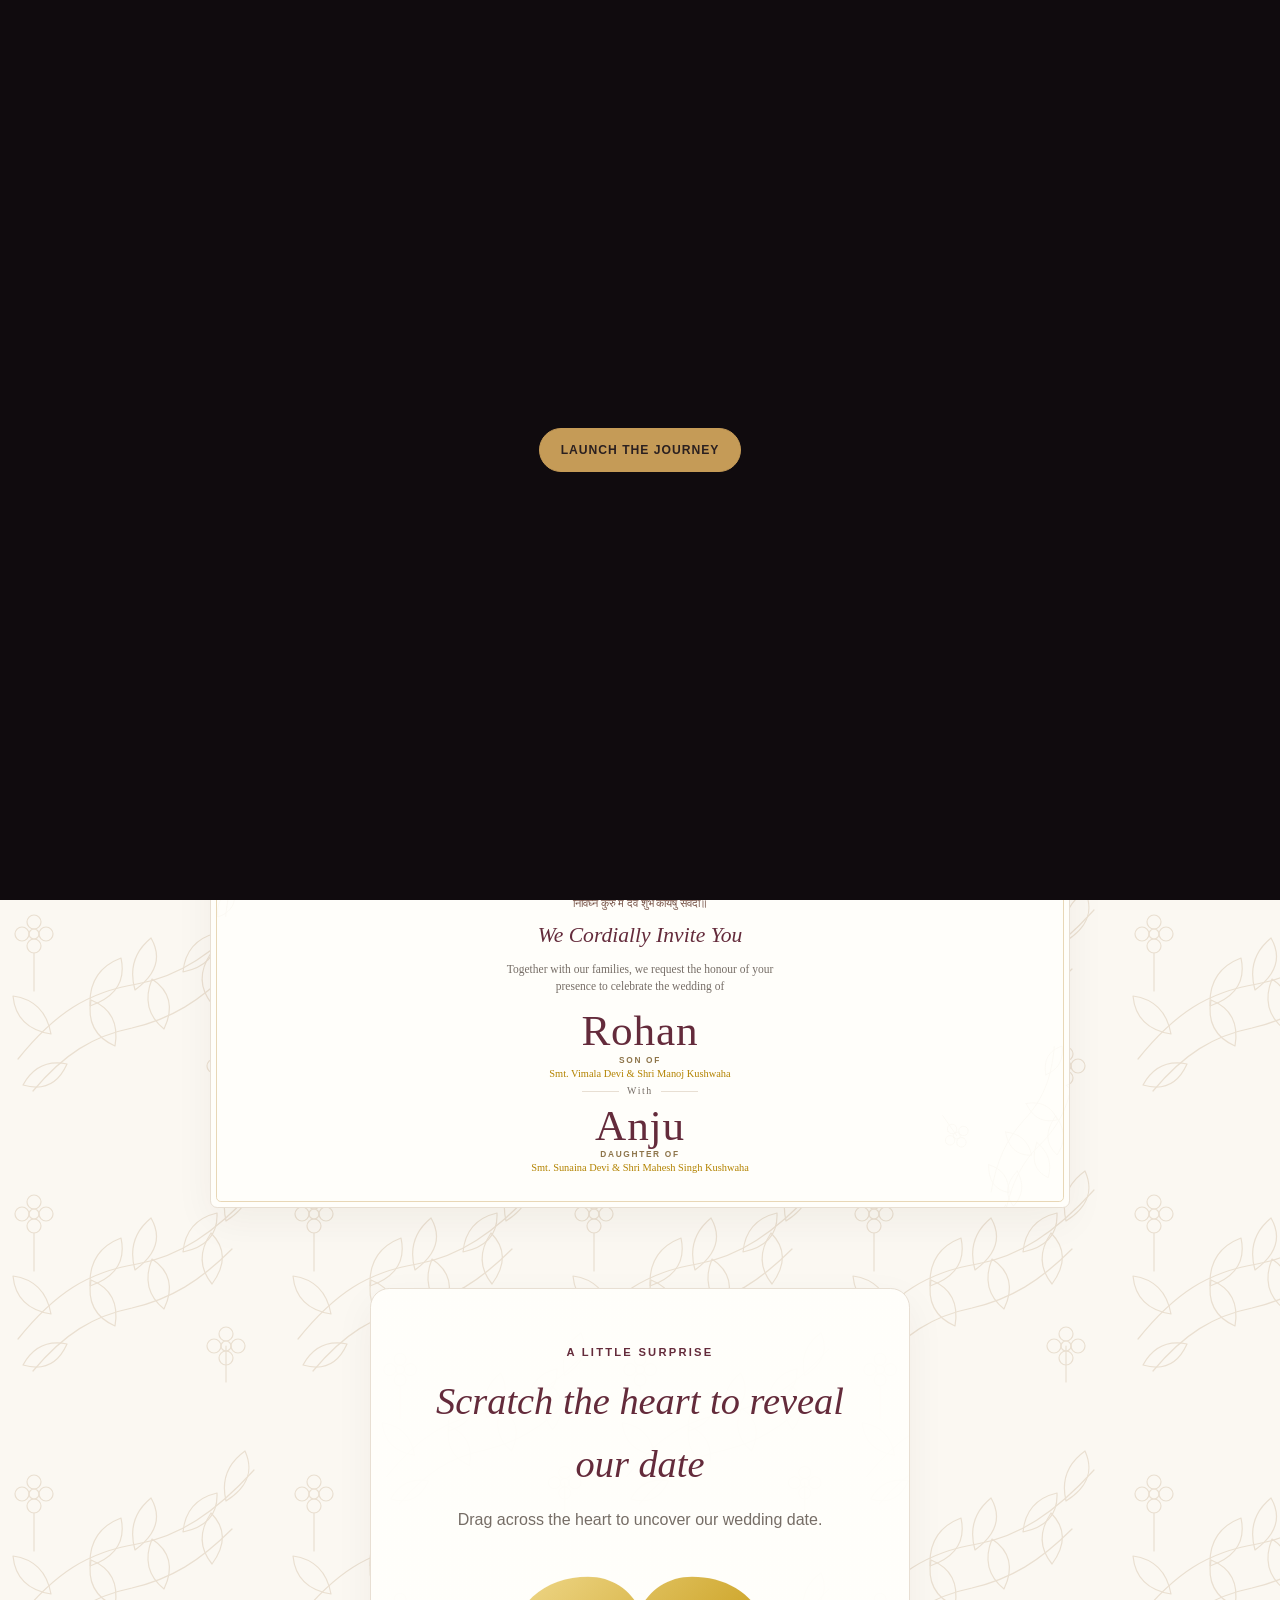
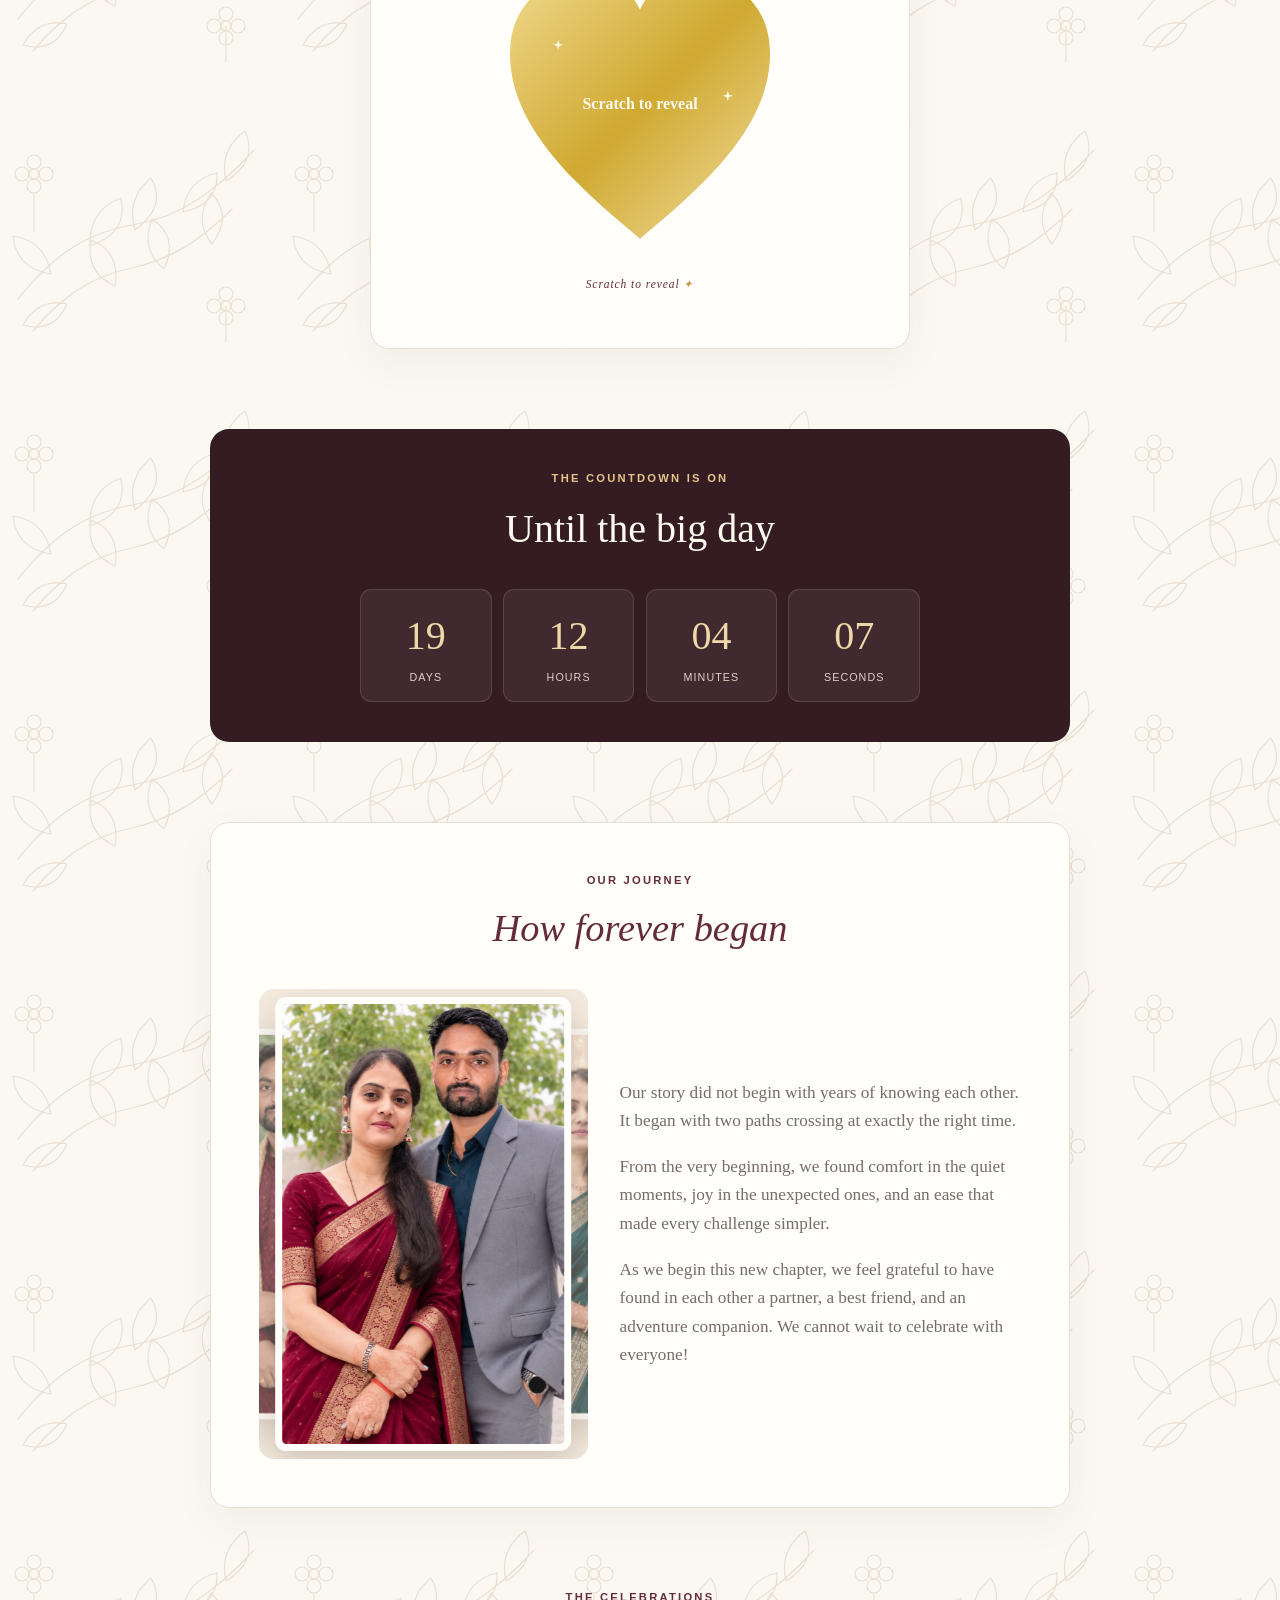
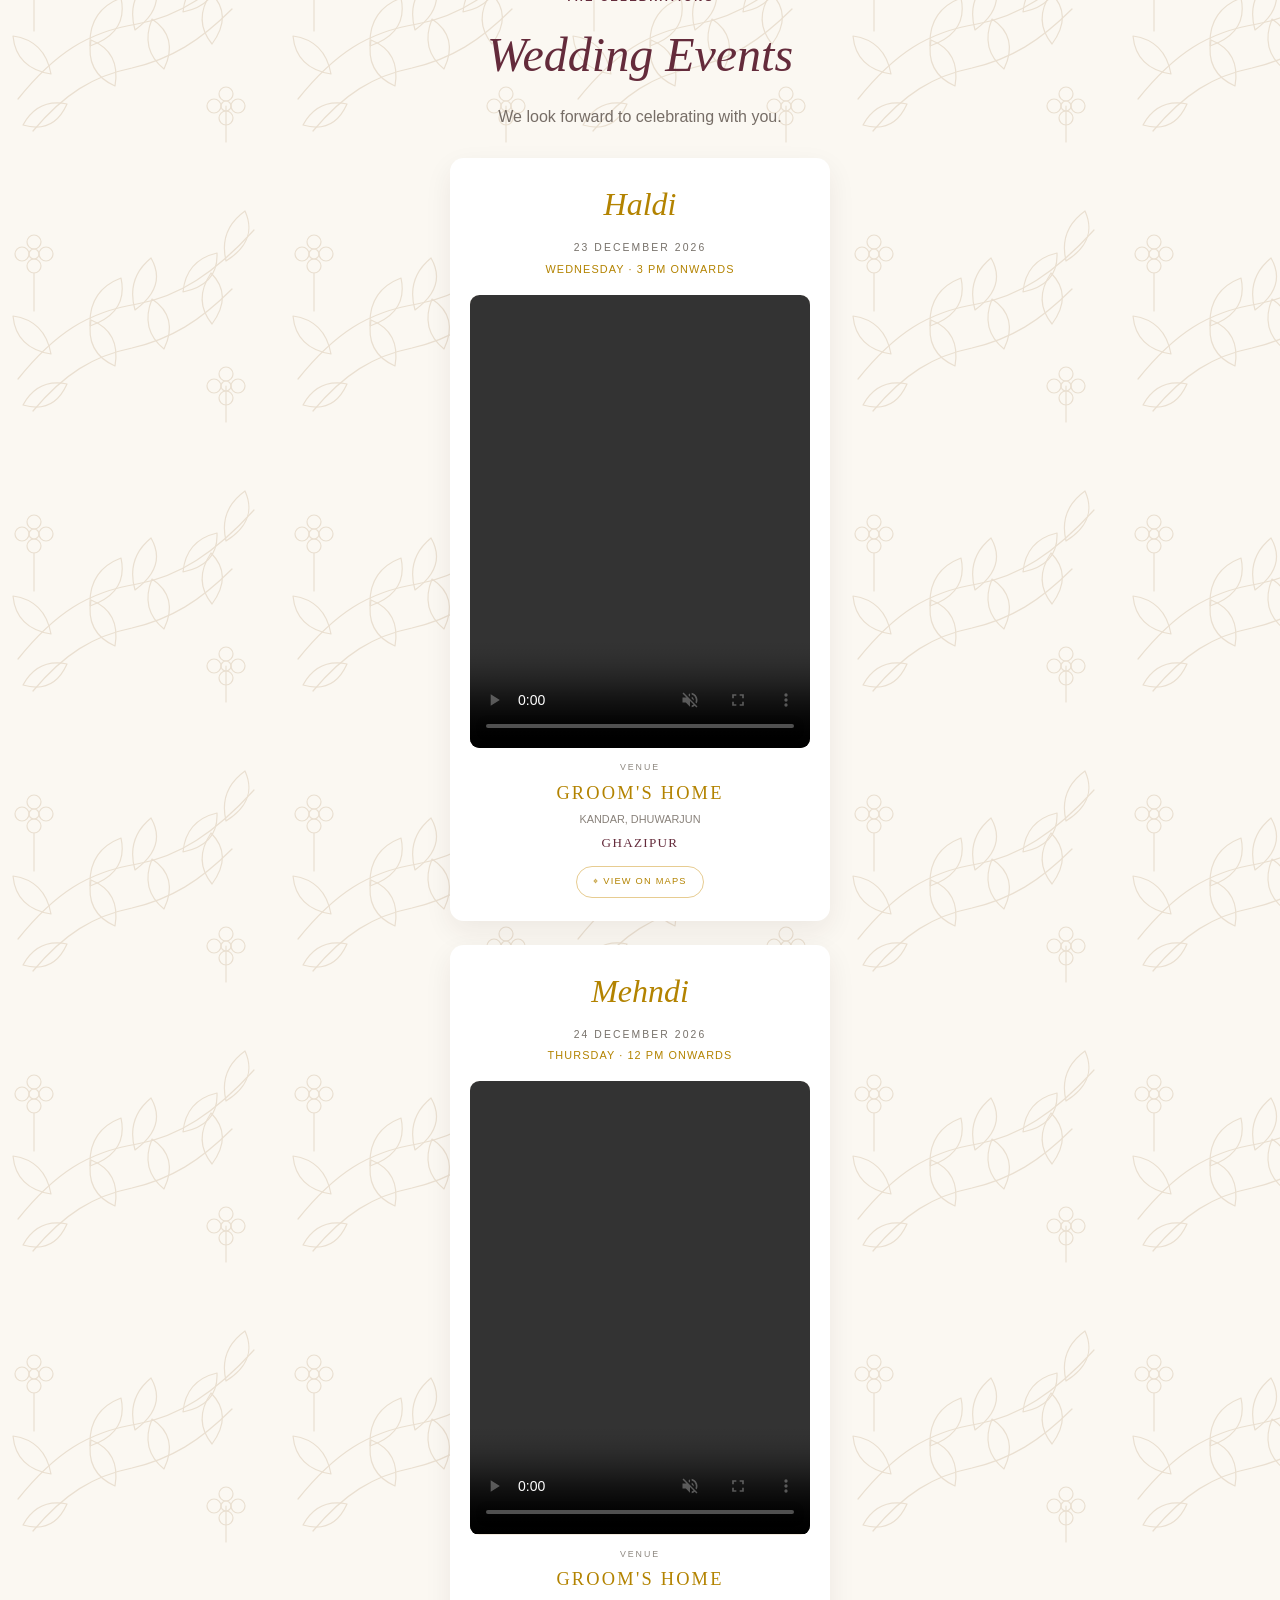
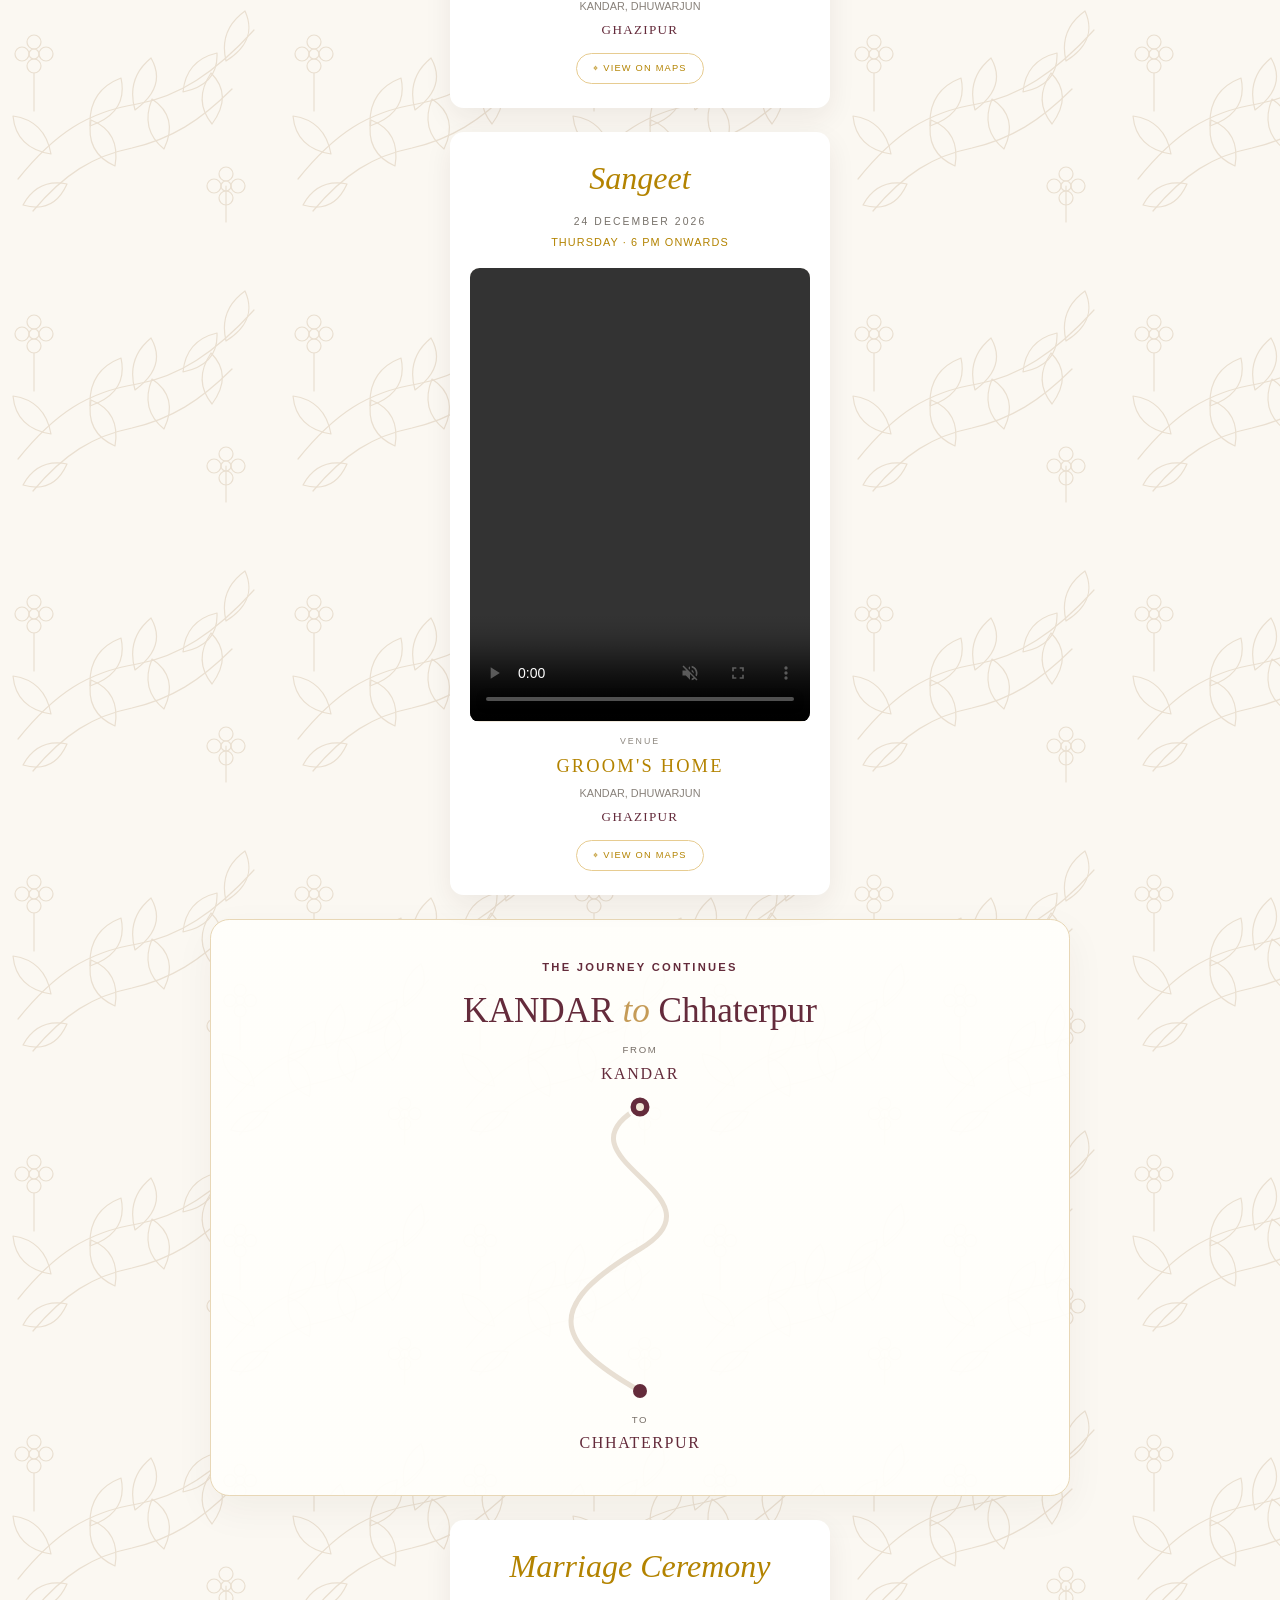
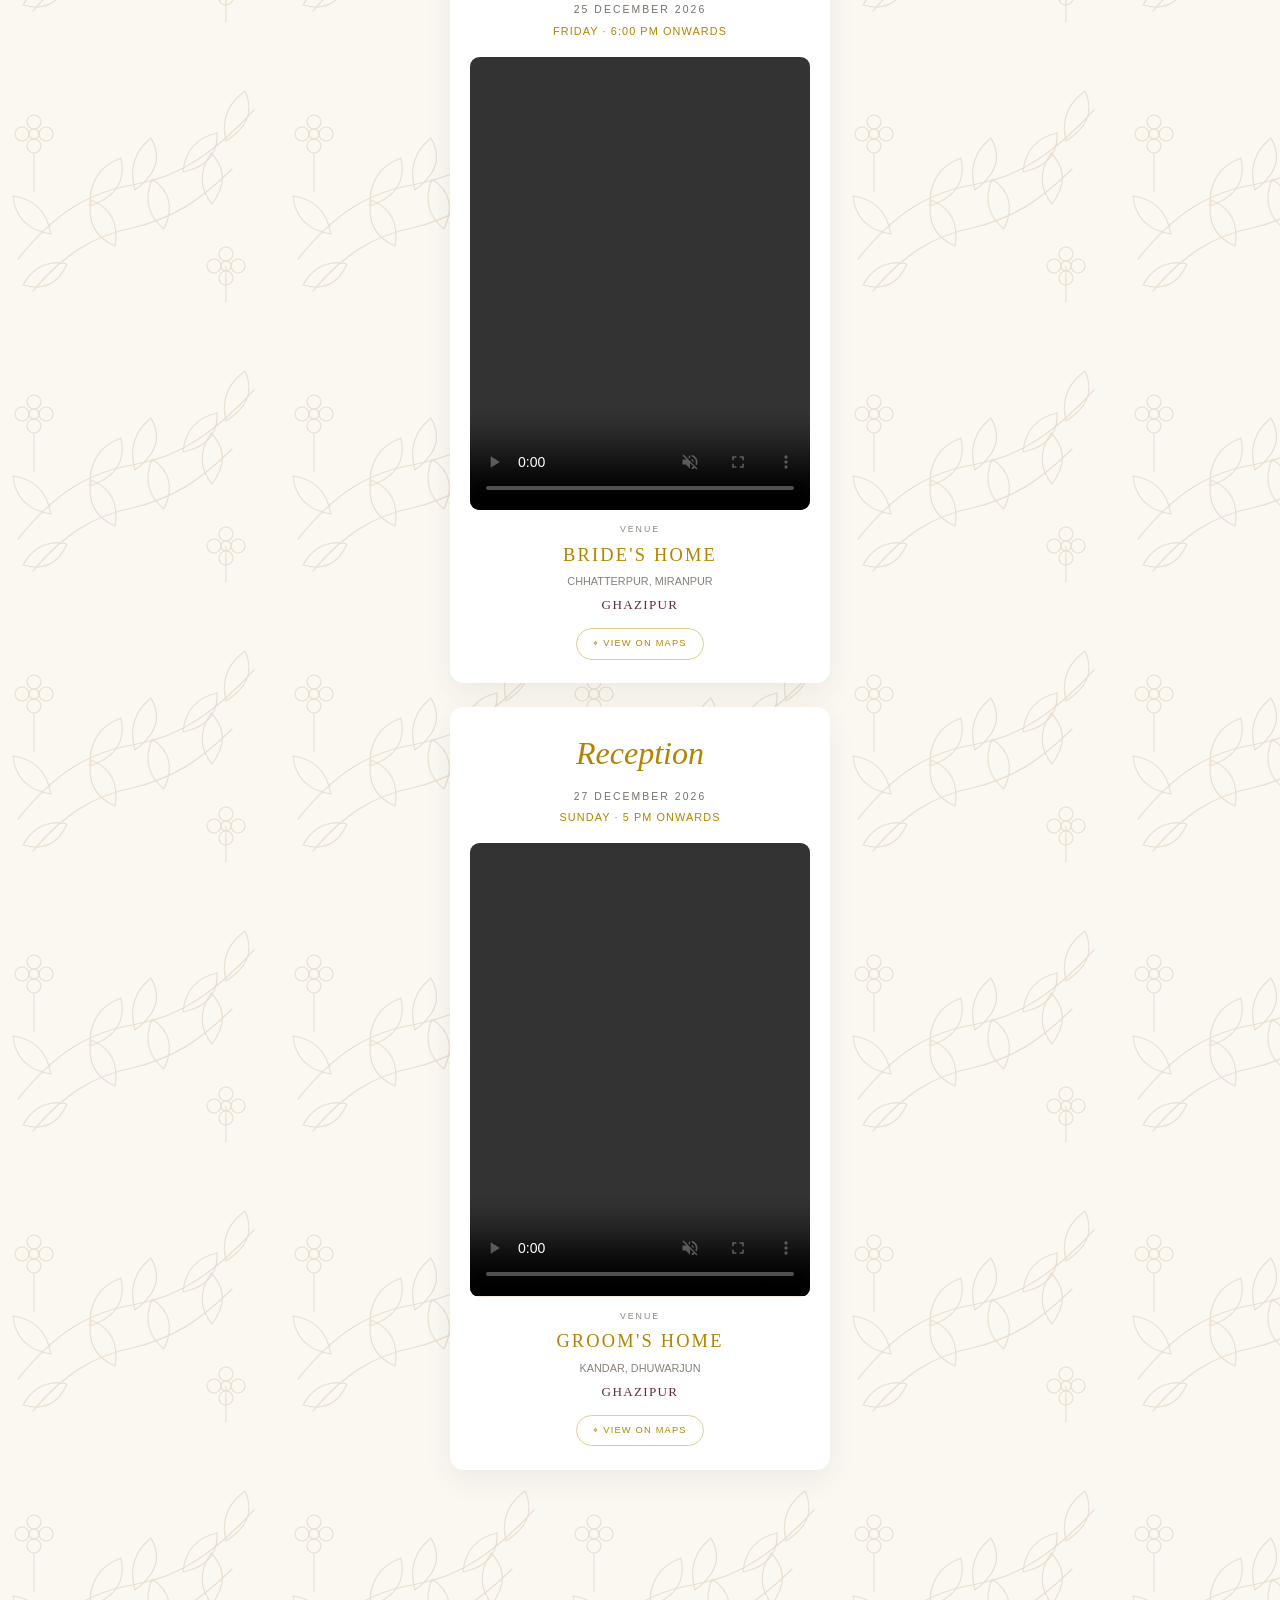
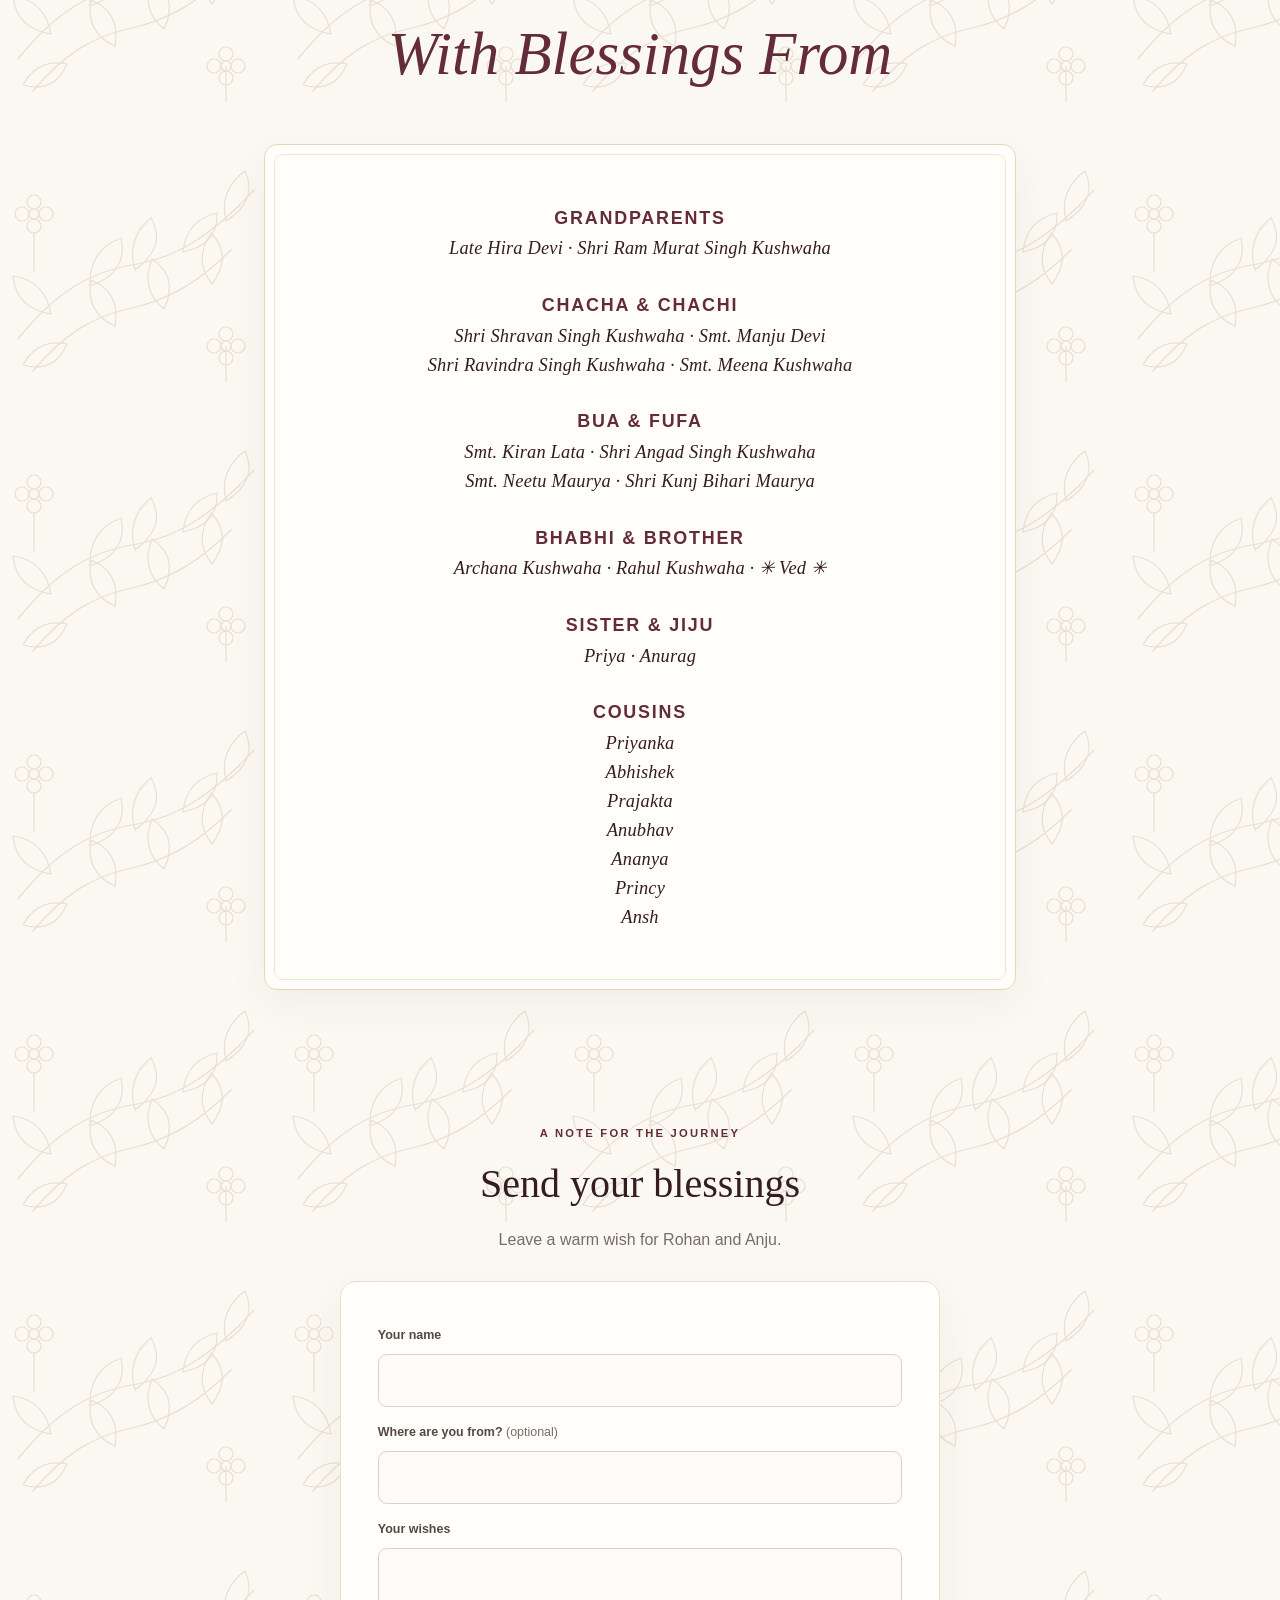
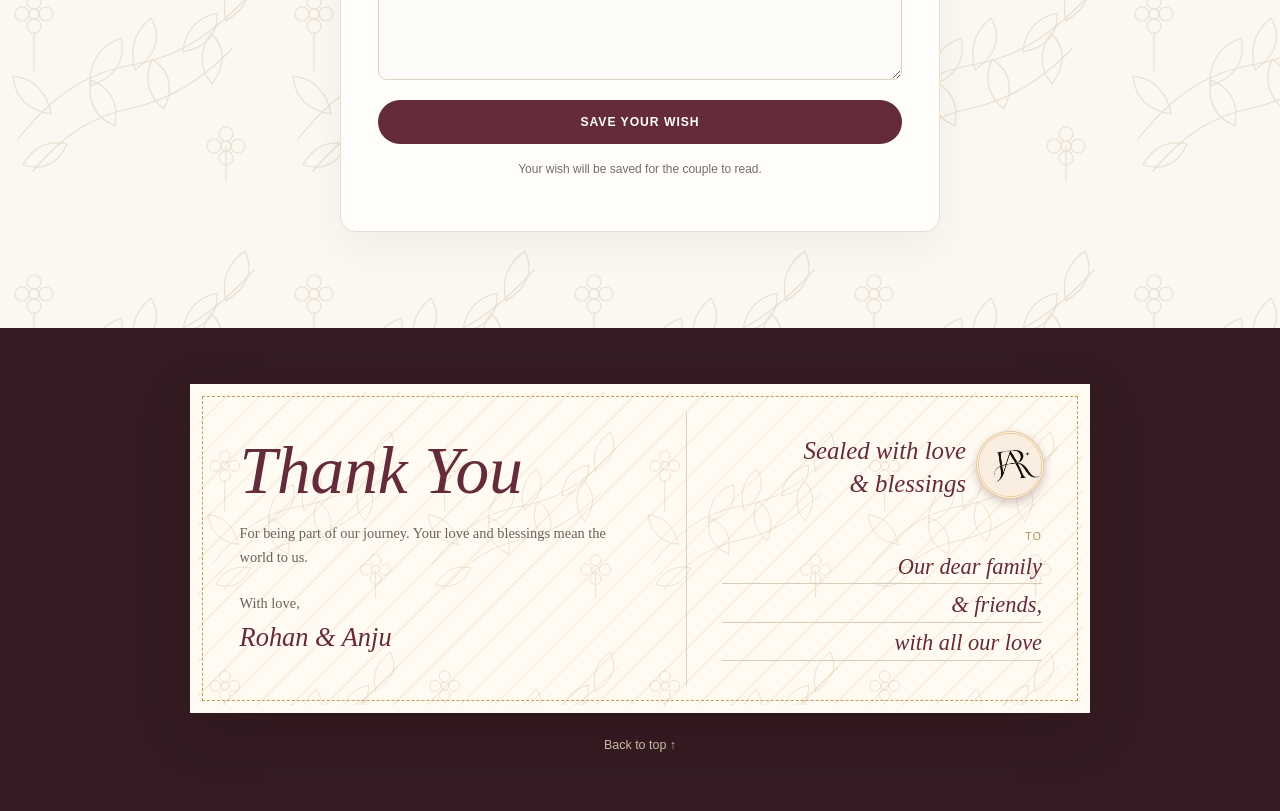
==== commit 5d052fcb: "Fix intermittent story text reveal Co-authored-by: Copilot <223556219+Copilot@users.noreply.github.c" ====
--- a/index.html
+++ b/index.html
@@ -7,7 +7,7 @@
   <meta name="description" content="Loading wedding invitation details…">
   <title>Loading wedding invitation…</title>
   <link rel="stylesheet" href="style.css?v=29">
-  <script src="script.js?v=41" defer></script>
+  <script src="script.js?v=42" defer></script>
 </head>
 <body>
   <audio id="launchMusic" src="assets/music/launch.mp3?v=1" preload="auto" loop></audio>
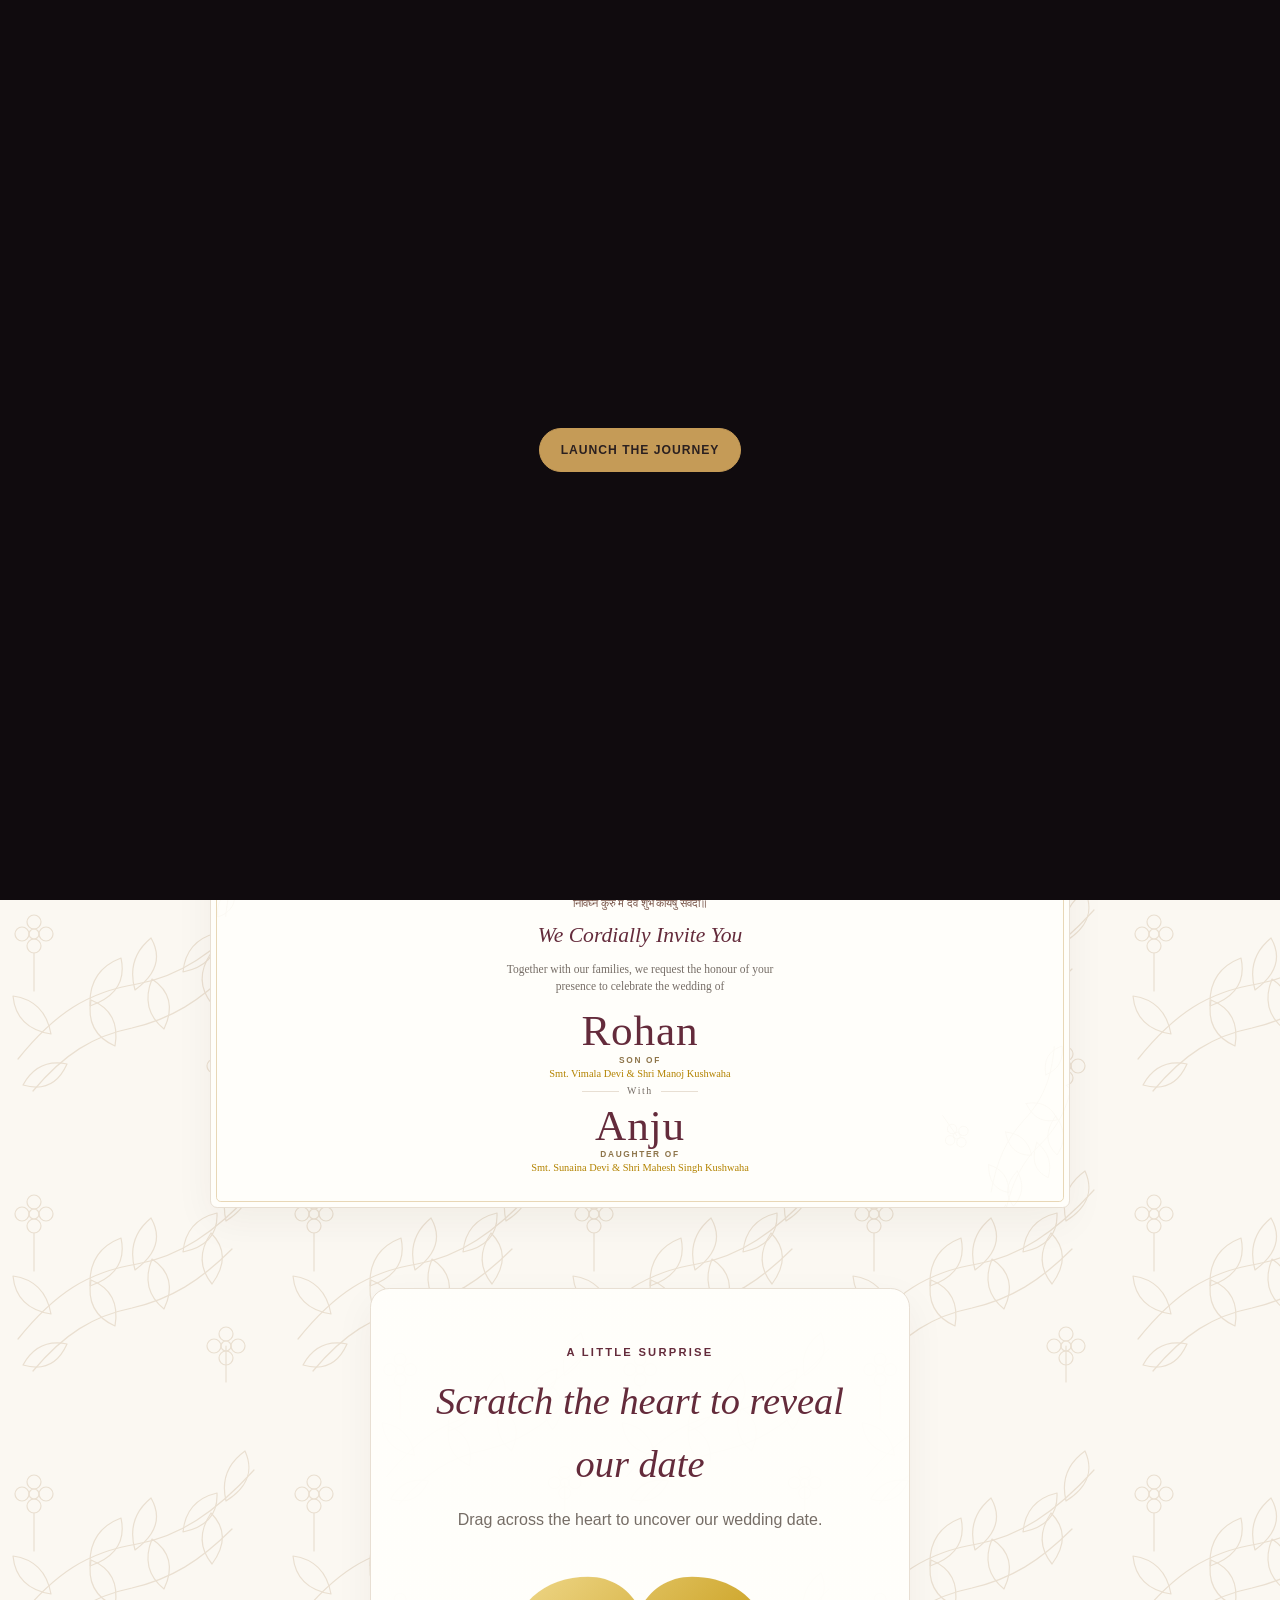
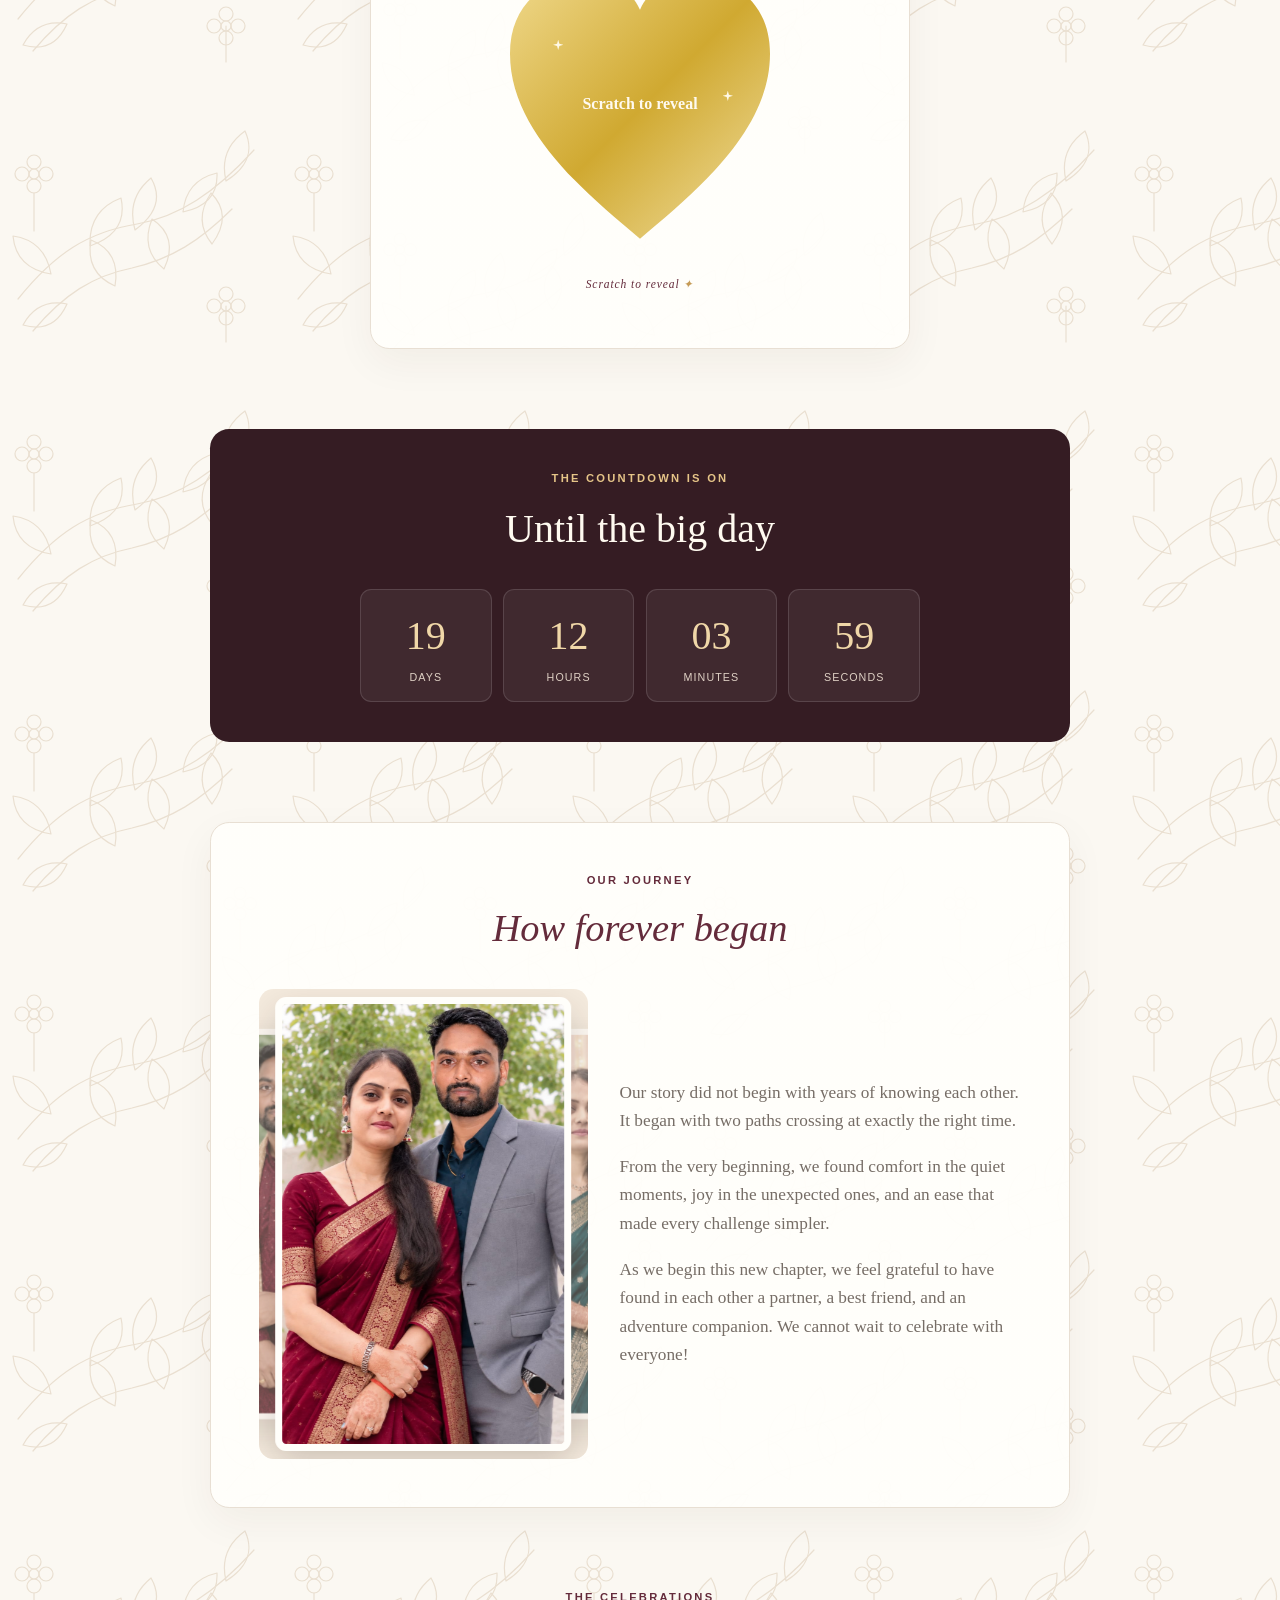
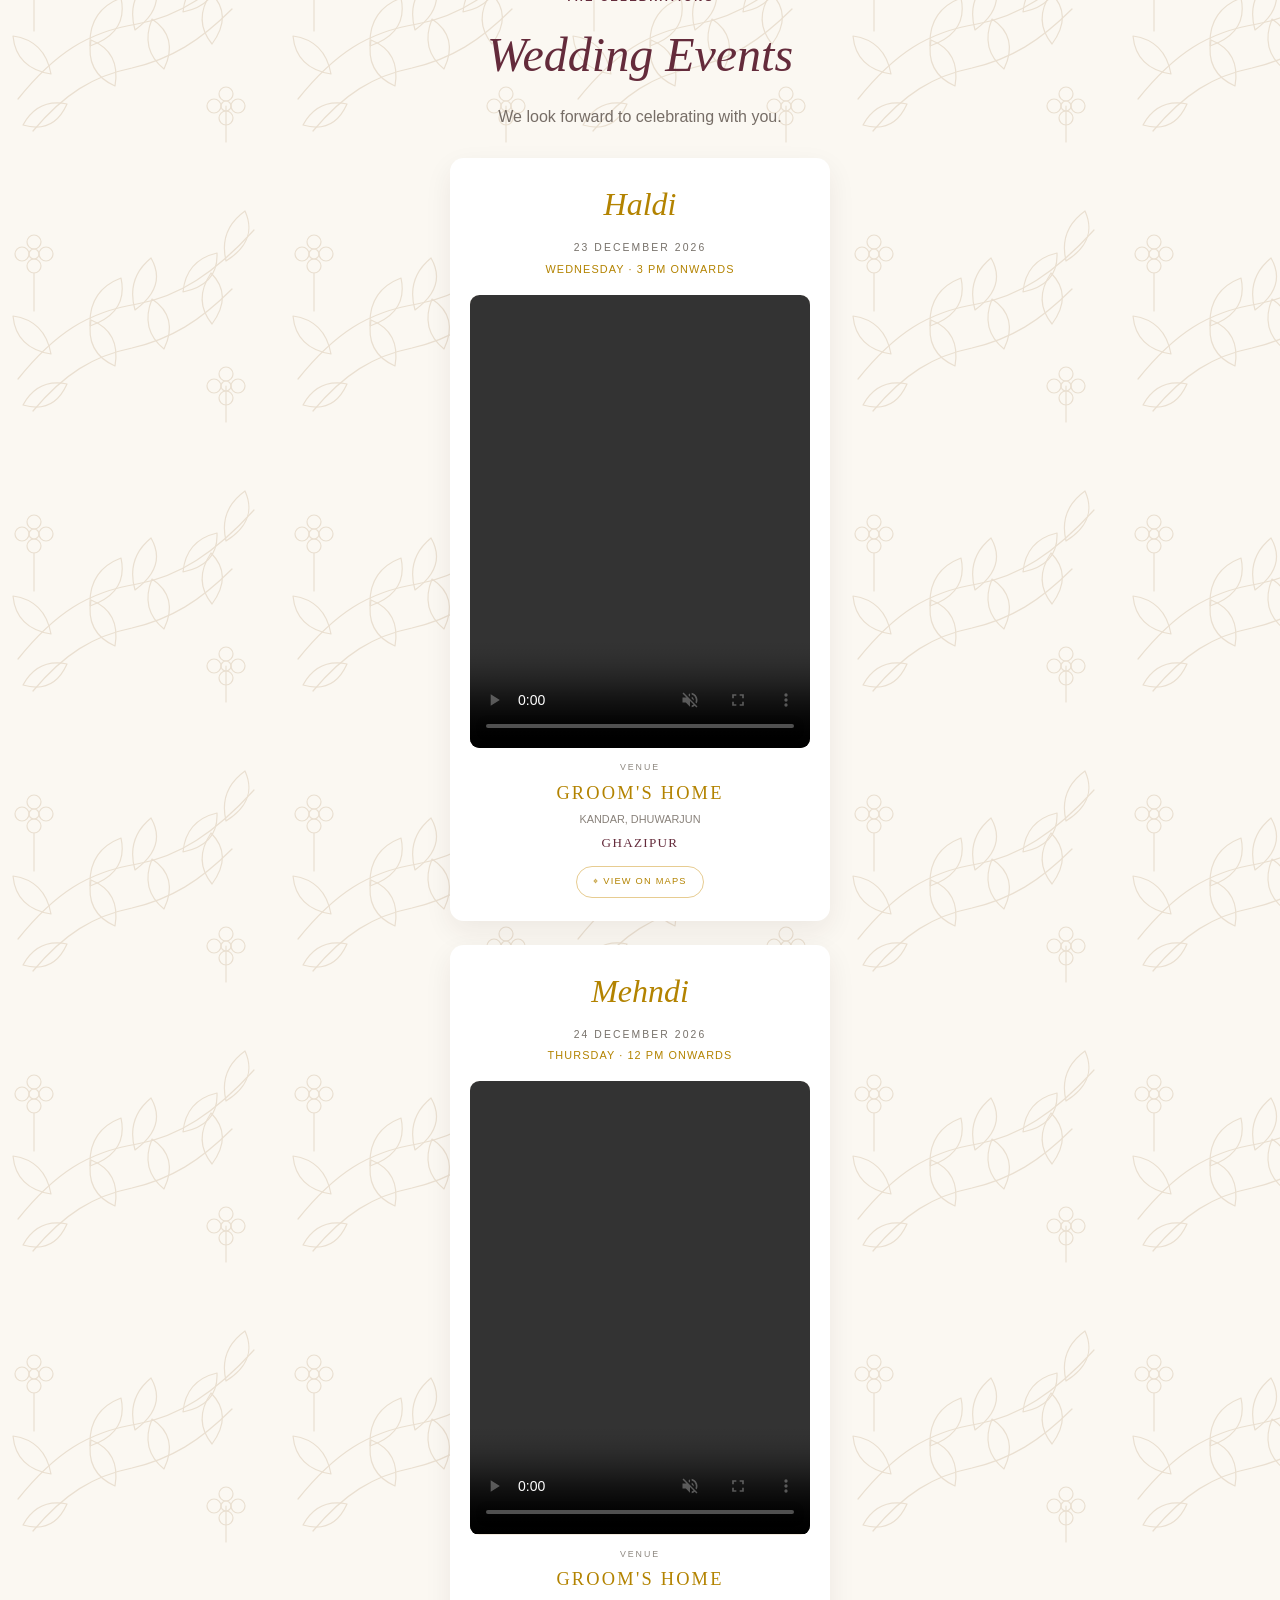
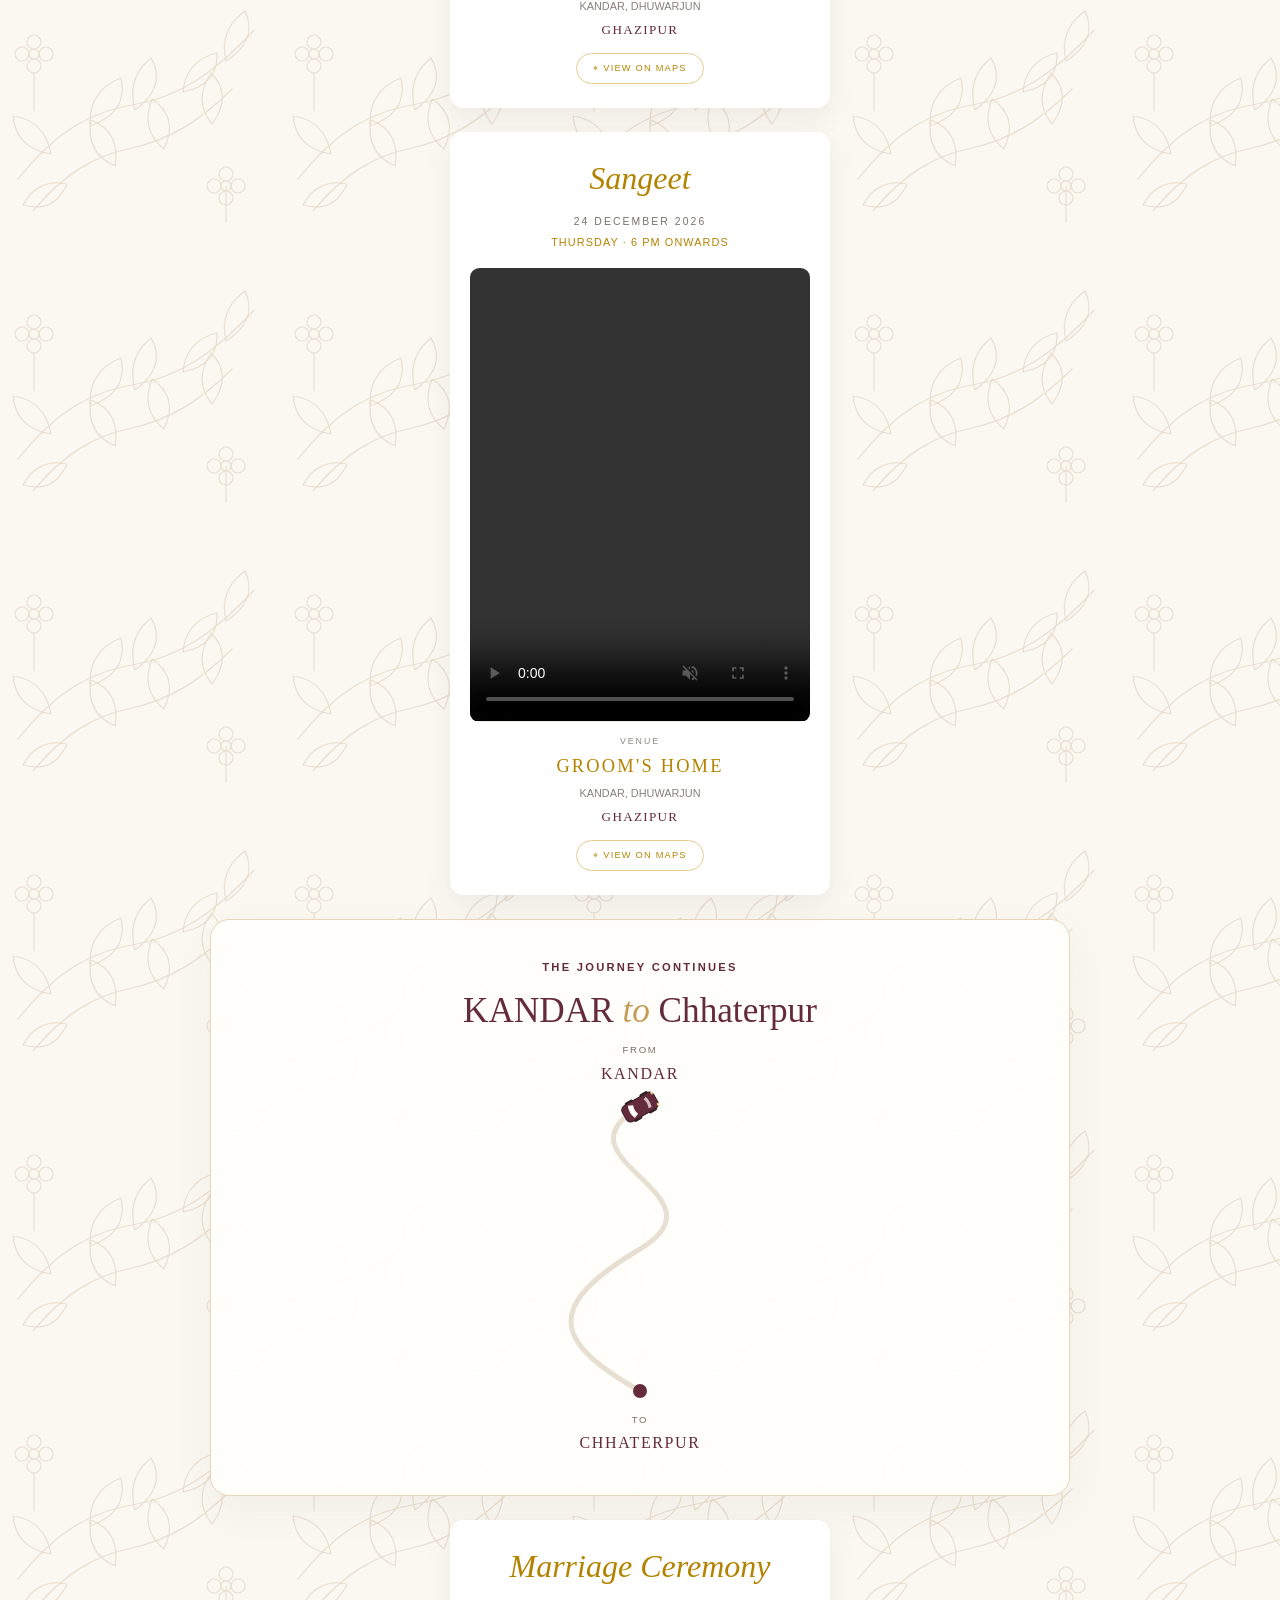
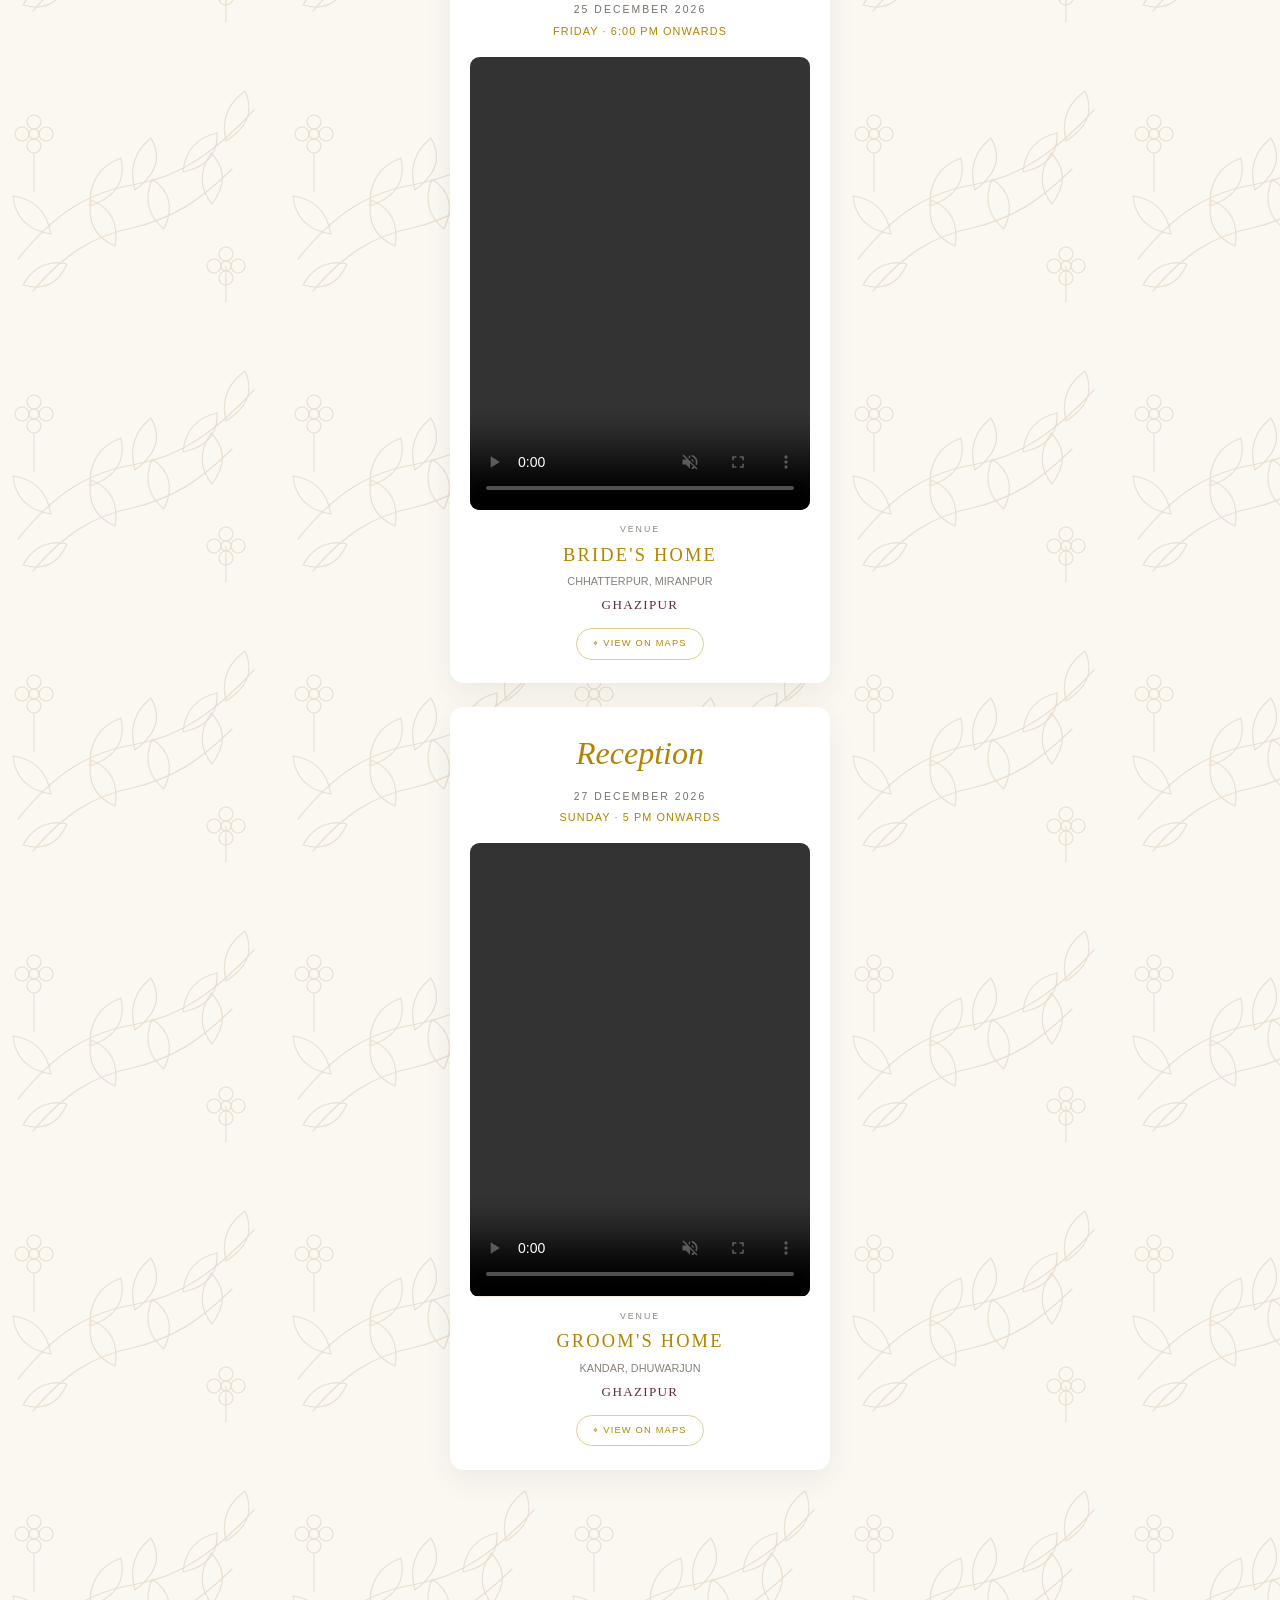
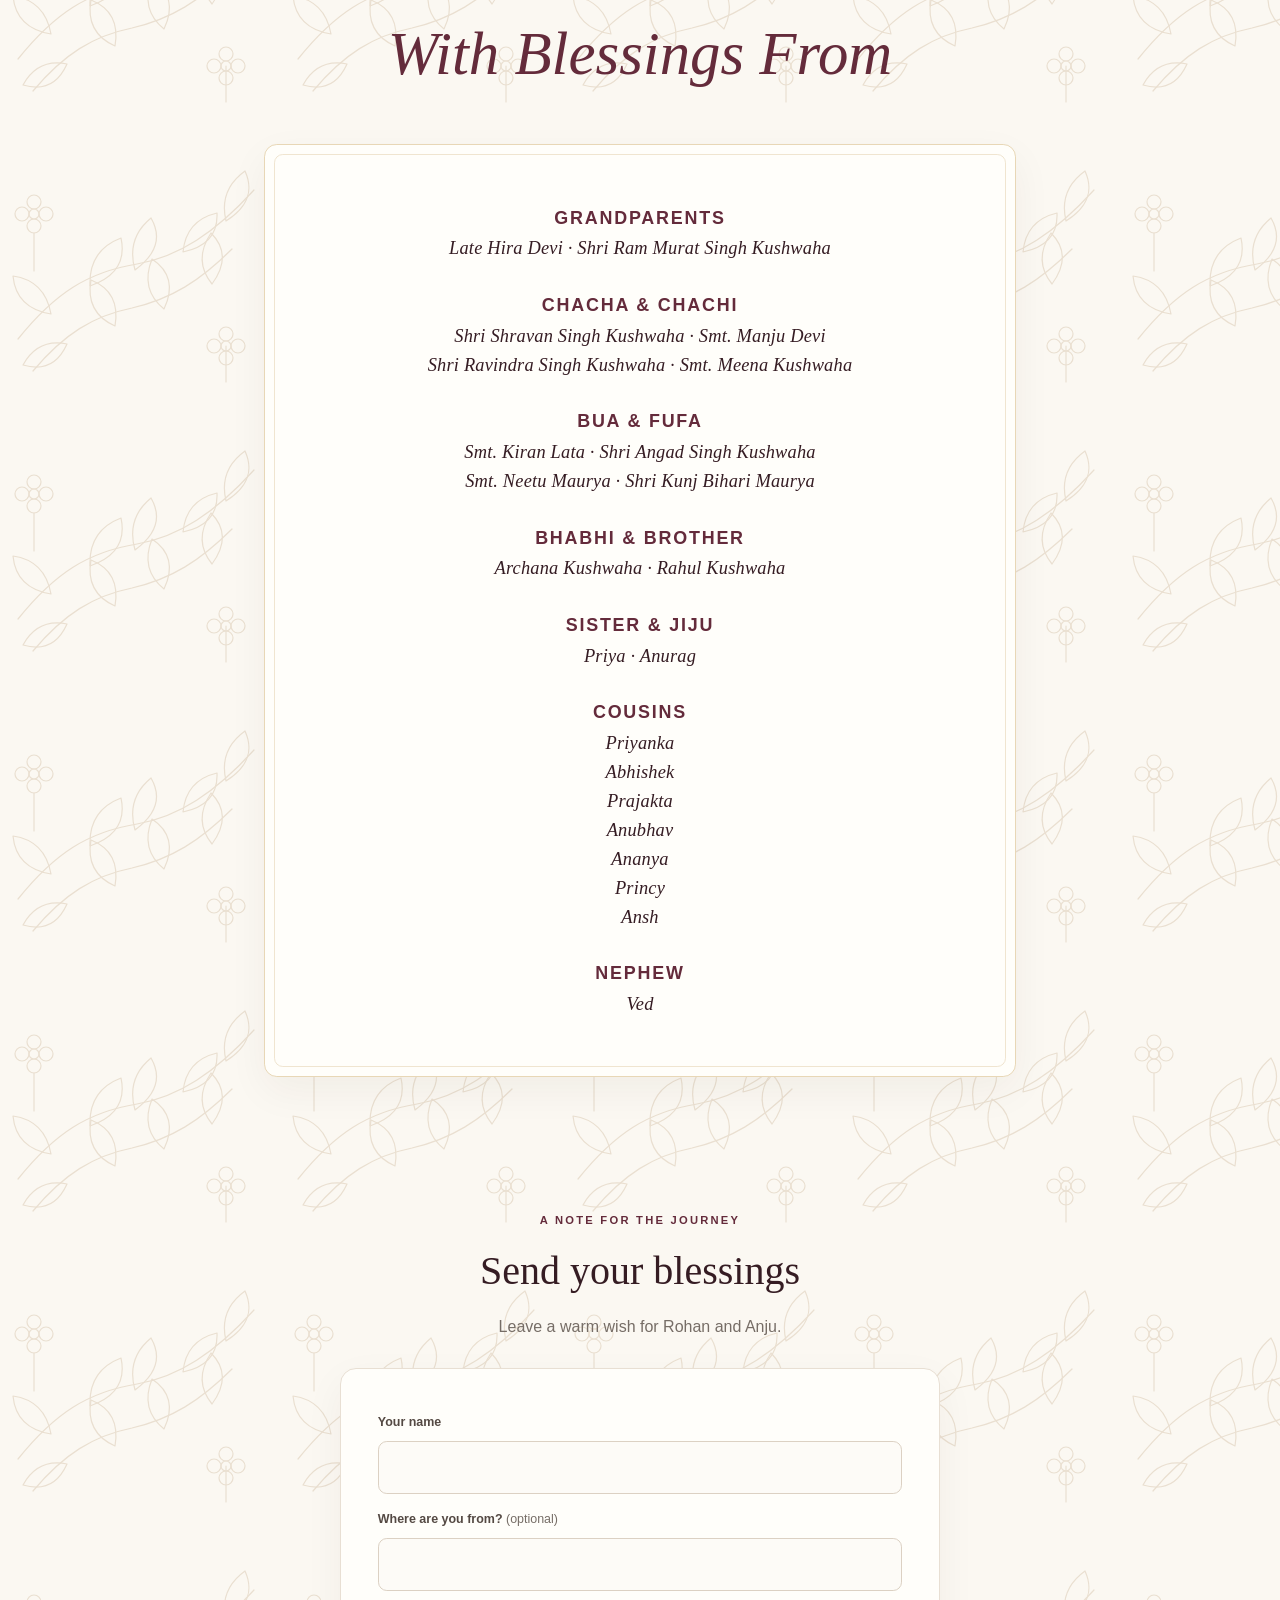
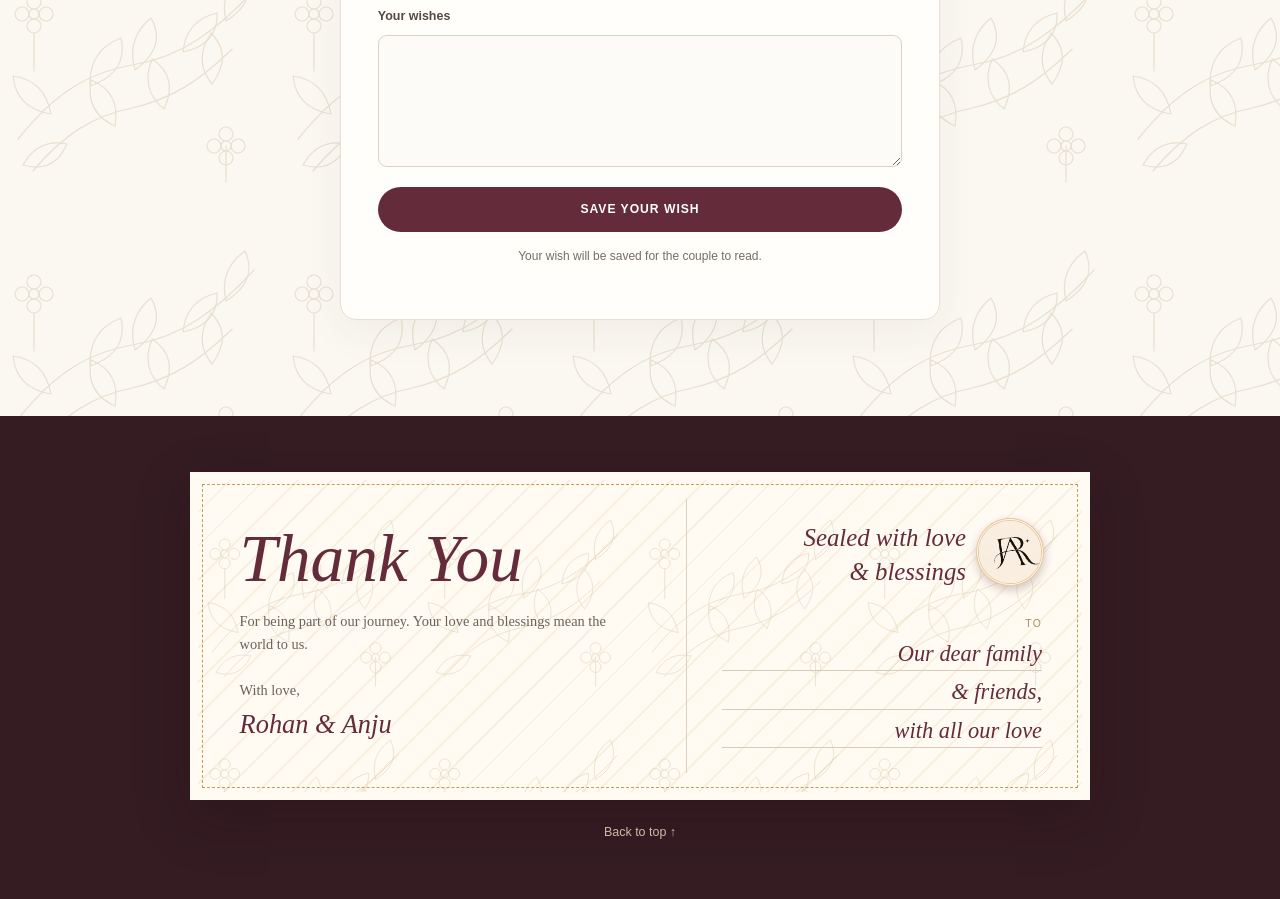
==== commit 6cc8e321: "Update wedding invitation presentation Co-authored-by: Copilot <223556219+Copilot@users.noreply.gith" ====
--- a/index.html
+++ b/index.html
@@ -6,8 +6,8 @@
   <meta name="theme-color" content="#642b3b">
   <meta name="description" content="Loading wedding invitation details…">
   <title>Loading wedding invitation…</title>
-  <link rel="stylesheet" href="style.css?v=29">
-  <script src="script.js?v=42" defer></script>
+  <link rel="stylesheet" href="style.css?v=32">
+  <script src="script.js?v=44" defer></script>
 </head>
 <body>
   <audio id="launchMusic" src="assets/music/launch.mp3?v=1" preload="auto" loop></audio>
@@ -43,9 +43,6 @@
 
   <header class="hero" id="top">
     <nav class="site-nav" aria-label="Main navigation">
-      <a class="brand" href="#top" aria-label="Rohan and Anju home">
-        <img src="assets/images/logo.jpeg" width="48" height="48" alt="">
-      </a>
       <div class="nav-links">
         <a href="#story">Our story</a>
         <a href="#celebrations">Celebrations</a>
@@ -57,6 +54,9 @@
       <h1><span id="heroGroomName">Loading…</span> <span class="ampersand">&amp;</span> <span id="heroBrideName">Loading…</span></h1>
       <p class="hero-subtitle">invite you to celebrate their wedding</p>
       <a class="text-link" href="#invitation">Read the invitation <span aria-hidden="true">↓</span></a>
+      <a class="brand hero-brand" href="#top" aria-label="Rohan and Anju home">
+        <img src="assets/images/logo.jpeg" width="48" height="48" alt="">
+      </a>
     </div>
     <div class="hero-bottom" aria-hidden="true"></div>
   </header>
@@ -160,8 +160,17 @@
             <circle class="route-point" cx="110" cy="18" r="7"></circle>
             <circle class="route-point" cx="110" cy="302" r="7"></circle>
             <g class="route-marker" id="routeMarker">
-              <circle r="11"></circle>
-              <circle class="route-marker-center" r="4"></circle>
+              <g transform="translate(-12 -24)">
+                <rect class="route-car-wheel" x="1" y="12" width="4" height="9" rx="1.5"></rect>
+                <rect class="route-car-wheel" x="19" y="12" width="4" height="9" rx="1.5"></rect>
+                <rect class="route-car-wheel" x="1" y="29" width="4" height="9" rx="1.5"></rect>
+                <rect class="route-car-wheel" x="19" y="29" width="4" height="9" rx="1.5"></rect>
+                <rect class="route-car-body" x="3" y="6" width="18" height="36" rx="5"></rect>
+                <path class="route-car-window" d="M5 14 Q12 11 19 14 L17 19 Q12 17 7 19 Z"></path>
+                <path class="route-car-window" d="M6 34 Q12 36 18 34 L17 31 Q12 33 7 31 Z" opacity="0.7"></path>
+                <rect class="route-car-headlight" x="4" y="40" width="3" height="2" rx="1"></rect>
+                <rect class="route-car-headlight" x="17" y="40" width="3" height="2" rx="1"></rect>
+              </g>
             </g>
           </svg>
           <p><span id="routeToLabel">To</span><strong id="routeTo">Loading…</strong></p>
--- a/style.css
+++ b/style.css
@@ -131,9 +131,15 @@
 }
 .brand img { display: block; width: 100%; height: 100%; object-fit: cover; transform: scale(1.45); }
 .brand:focus-visible { outline: 3px solid #d9b976; outline-offset: 3px; }
-.nav-links { display: flex; gap: clamp(1rem, 3vw, 2.5rem); }
+.nav-links { display: flex; gap: clamp(1rem, 3vw, 2.5rem); margin-left: auto; }
 .nav-links a { color: #684c43; font-size: 0.82rem; text-decoration: none; }
 .nav-links a:hover, .nav-links a:focus-visible { color: var(--gold-pale); text-decoration: underline; }
+.hero .hero-brand {
+  display: flex;
+  width: 4rem;
+  margin: 2rem auto 0;
+  animation: hero-brand-pulse 3s ease-in-out infinite;
+}
 
 .hero-content {
   position: relative;
@@ -166,12 +172,6 @@
 .text-link span { display: inline-block; margin-left: 0.35rem; animation: scroll-cue 1.8s ease-in-out infinite; }
 .hero-bottom { position: absolute; right: -5%; bottom: -3.8rem; left: -5%; height: 7rem; border-radius: 50% 50% 0 0; background: var(--cream); }
 body.invitation-opened .hero-content { animation: hero-enter 900ms ease-out both; }
-body.invitation-opened .hero h1 > span { animation: name-enter 850ms ease-out both; }
-body.invitation-opened .hero h1 > span:first-child { animation-delay: 120ms; }
-body.invitation-opened .hero h1 > .ampersand {
-  animation: name-enter 850ms ease-out 300ms both, ampersand-float 3.4s ease-in-out 1.15s infinite;
-}
-body.invitation-opened .hero h1 > span:last-child { animation-delay: 480ms; }
 
 @keyframes scratch-heart-float {
   0%, 100% { transform: translateY(0); }
@@ -201,15 +201,14 @@
   0%, 100% { transform: translateY(0); }
   50% { transform: translateY(-8px); }
 }
+@keyframes hero-brand-pulse {
+  0%, 100% { transform: scale(1); box-shadow: 0 3px 12px rgb(52 34 25 / 14%); }
+  50% { transform: scale(1.06); box-shadow: 0 0 0 7px rgb(197 155 87 / 12%), 0 6px 20px rgb(52 34 25 / 20%); }
+}
 @keyframes hero-enter {
   from { opacity: 0; transform: translateY(18px); }
   to { opacity: 1; transform: translateY(0); }
 }
-@keyframes name-enter {
-  from { opacity: 0; transform: translateY(12px); }
-  to { opacity: 1; transform: translateY(0); }
-}
-
 .page-content { display: grid; width: min(860px, calc(100% - 2rem)); gap: 5rem; margin: 0 auto; padding: 2.2rem 0 6rem; }
 body.motion-enabled .scroll-reveal {
   opacity: 0;
@@ -510,8 +509,10 @@
 .route-path { stroke: #e8dfd3; }
 .route-progress { stroke: var(--gold); }
 .route-point { fill: var(--burgundy); }
-.route-marker { fill: var(--burgundy); stroke: var(--paper); stroke-width: 3; }
-.route-marker-center { fill: var(--gold-pale); stroke: none; }
+.route-car-wheel { fill: var(--ink); }
+.route-car-body { fill: var(--burgundy); stroke: var(--burgundy-dark); stroke-width: 1; }
+.route-car-window { fill: var(--paper); }
+.route-car-headlight { fill: #ffdf80; }
 .route-endpoints { display: grid; width: min(100%, 620px); justify-items: center; gap: 0.15rem; margin-top: -0.5rem; }
 .route-endpoints p { display: grid; gap: 0.15rem; margin: 0; text-align: center; }
 .route-endpoints span { color: var(--muted); font-size: 0.6rem; letter-spacing: 0.18em; text-transform: uppercase; }
